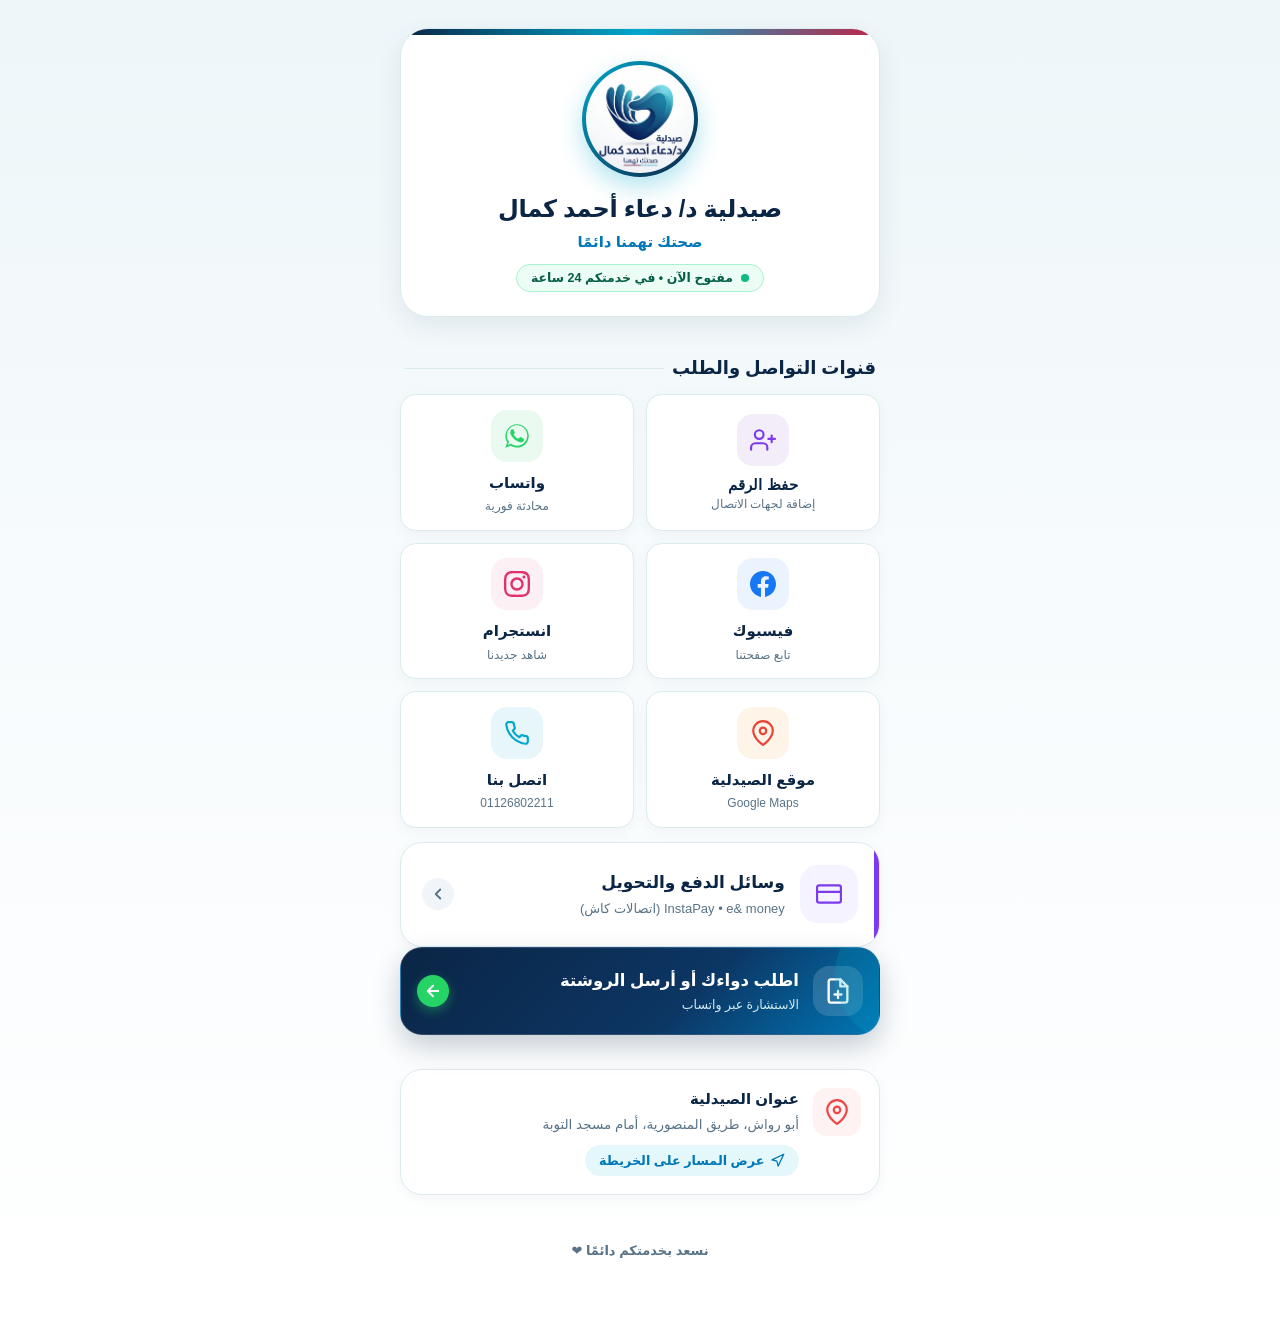
==== contact.html @ 579c5cf1 "Add files via upload" ====
<!doctype html>
<html lang="ar" dir="rtl">
<head>
  <meta charset="utf-8">
  <meta name="viewport" content="width=device-width, initial-scale=1">
  <meta http-equiv="Content-Security-Policy" content="default-src 'self'; script-src 'self'; style-src 'self'; img-src 'self' data:; font-src 'self'; connect-src 'none'; object-src 'none'; base-uri 'self'; form-action 'none'; upgrade-insecure-requests">
  <title>تواصل معنا - صيدلية د/ دعاء أحمد كمال</title>
  <meta name="description" content="تواصل مع صيدلية د/ دعاء أحمد كمال، احفظ جهة الاتصال واطلب علاجك مباشرة عبر واتساب.">
  <link rel="icon" type="image/jpeg" href="logo.jpg">
  <link rel="stylesheet" href="style.css?v=4.4">
</head>
<body class="contact-page">

<div class="wrap">
  <!-- بطاقة الشعار والبيانات الرئيسية -->
  <section class="hero">
    <div class="logo-wrap">
      <img src="logo.jpg" alt="شعار صيدلية د/ دعاء أحمد كمال" class="logo-img">
    </div>
    <h1 id="pharmacyName">صيدلية د/ دعاء أحمد كمال</h1>
    <p class="subtitle" id="pharmacyTagline">صحتك تهمنا دائمًا</p>
    <div class="badge-status">
      <span class="pulse-dot"></span>
      <span id="pharmacyStatus">مفتوح الآن • في خدمتكم دائمًا</span>
    </div>
  </section>

  

  <!-- قنوات التواصل -->
  <div class="section-header">
    <h2 class="section-title">قنوات التواصل والطلب</h2>
    <div class="section-line"></div>
  </div>

  <div class="grid" id="linksGrid">
<!-- حفظ الرقم كجهة اتصال -->
    <button class="tile" id="saveContactBtn" type="button">
      <div class="tile-icon-wrap bg-vcard">
        <svg width="26" height="26" viewBox="0 0 24 24" fill="none" stroke="currentColor" stroke-width="2" stroke-linecap="round" stroke-linejoin="round">
          <path d="M16 21v-2a4 4 0 0 0-4-4H5a4 4 0 0 0-4 4v2"></path>
          <circle cx="8.5" cy="7" r="4"></circle>
          <line x1="20" y1="8" x2="20" y2="14"></line>
          <line x1="23" y1="11" x2="17" y2="11"></line>
        </svg>
      </div>
      <b>حفظ الرقم</b>
      <span>إضافة لجهات الاتصال</span>
    </button>
    <!-- محادثة واتساب -->
    <a class="tile" id="waTile" href="#" target="_blank" rel="noopener noreferrer">
      <div class="tile-icon-wrap bg-wa">
        <svg width="28" height="28" viewBox="0 0 24 24" fill="currentColor">
          <path d="M12.031 2C6.516 2 2.016 6.5 2.016 12.016c0 1.953.563 3.828 1.625 5.438L2.016 22l4.672-1.578c1.547.969 3.328 1.5 5.344 1.5 5.516 0 10.016-4.5 10.016-10.016C22.047 6.5 17.547 2 12.031 2zm0 18.297c-1.734 0-3.359-.5-4.75-1.422l-.344-.219-2.781.938.953-2.688-.234-.375c-1.047-1.469-1.609-3.219-1.609-5.016 0-4.828 3.938-8.766 8.766-8.766 4.828 0 8.766 3.938 8.766 8.766s-3.938 8.781-8.766 8.781zm4.813-6.578c-.266-.141-1.578-.781-1.828-.875-.25-.094-.438-.141-.625.141-.188.281-.719.875-.875 1.063-.156.188-.328.203-.594.063-.266-.141-1.125-.422-2.156-1.344-.813-.719-1.359-1.609-1.516-1.891-.156-.266-.016-.422.125-.563.125-.125.266-.328.406-.5.141-.156.188-.266.281-.453.094-.188.047-.359-.031-.5-.078-.141-.625-1.516-.859-2.078-.234-.547-.469-.469-.641-.484l-.547-.016c-.188 0-.5.078-.766.359-.266.281-1.016 1-1.016 2.438s1.047 2.828 1.188 3.016c.156.188 2.063 3.156 5 4.422.703.313 1.25.484 1.688.625.703.219 1.344.188 1.859.109.578-.094 1.578-.656 1.813-1.281.234-.625.234-1.156.156-1.281-.078-.125-.266-.203-.531-.344z"/>
        </svg>
      </div>
      <b>واتساب</b>
      <span>محادثة فورية</span>
    </a>
    <!-- فيسبوك -->
    <a class="tile" id="fbTile" href="#" target="_blank" rel="noopener noreferrer">
      <div class="tile-icon-wrap bg-fb">
        <svg width="26" height="26" viewBox="0 0 24 24" fill="currentColor">
          <path d="M24 12.073c0-6.627-5.373-12-12-12s-12 5.373-12 12c0 5.99 4.388 10.954 10.125 11.854v-8.385H7.078v-3.47h3.047V9.43c0-3.007 1.792-4.669 4.533-4.669 1.312 0 2.686.235 2.686.235v2.953H15.83c-1.491 0-1.956.925-1.956 1.874v2.25h3.328l-.532 3.47h-2.796v8.385C19.612 23.027 24 18.062 24 12.073z"/>
        </svg>
      </div>
      <b>فيسبوك</b>
      <span>تابع صفحتنا</span>
    </a>

    <!-- انستجرام -->
    <a class="tile" id="igTile" href="#" target="_blank" rel="noopener noreferrer">
      <div class="tile-icon-wrap bg-ig">
        <svg width="26" height="26" viewBox="0 0 24 24" fill="currentColor">
          <path d="M12 2.163c3.204 0 3.584.012 4.85.07 3.252.148 4.771 1.691 4.919 4.919.058 1.265.069 1.645.069 4.849 0 3.205-.012 3.584-.069 4.849-.149 3.225-1.664 4.771-4.919 4.919-1.266.058-1.644.07-4.85.07-3.204 0-3.584-.012-4.849-.07-3.26-.149-4.771-1.699-4.919-4.92-.058-1.265-.07-1.644-.07-4.849 0-3.204.013-3.583.07-4.849.149-3.227 1.664-4.771 4.919-4.919 1.266-.057 1.645-.069 4.849-.069zm0-2.163c-3.259 0-3.667.014-4.947.072-4.358.2-6.78 2.618-6.98 6.98-.059 1.281-.073 1.689-.073 4.948 0 3.259.014 3.668.072 4.948.2 4.358 2.618 6.78 6.98 6.98 1.281.058 1.689.072 4.948.072 3.259 0 3.668-.014 4.948-.072 4.354-.2 6.782-2.618 6.979-6.98.059-1.28.073-1.689.073-4.948 0-3.259-.014-3.667-.072-4.947-.196-4.354-2.617-6.78-6.979-6.98-1.281-.059-1.69-.073-4.949-.073zm0 5.838c-3.403 0-6.162 2.759-6.162 6.162s2.759 6.163 6.162 6.163 6.162-2.759 6.162-6.163c0-3.403-2.759-6.162-6.162-6.162zm0 10.162c-2.209 0-4-1.79-4-4 0-2.209 1.791-4 4-4s4 1.791 4 4c0 2.21-1.791 4-4 4zm6.406-11.845c-.796 0-1.441.645-1.441 1.44s.645 1.44 1.441 1.44c.795 0 1.439-.645 1.439-1.44s-.644-1.44-1.439-1.44z"/>
        </svg>
      </div>
      <b>انستجرام</b>
      <span>شاهد جديدنا</span>
    </a>
<!-- خرائط جوجل والموقع -->
    <a class="tile" id="mapsTile" href="#" target="_blank" rel="noopener noreferrer">
      <div class="tile-icon-wrap bg-maps">
        <svg width="26" height="26" viewBox="0 0 24 24" fill="none" stroke="currentColor" stroke-width="2" stroke-linecap="round" stroke-linejoin="round">
          <path d="M21 10c0 7-9 13-9 13s-9-6-9-13a9 9 0 0 1 18 0z"></path>
          <circle cx="12" cy="10" r="3"></circle>
        </svg>
      </div>
      <b>موقع الصيدلية</b>
      <span>Google Maps</span>
    </a>

    <!-- اتصال هاتفي -->
    <a class="tile" id="phoneTile" href="#">
      <div class="tile-icon-wrap bg-phone">
        <svg width="26" height="26" viewBox="0 0 24 24" fill="none" stroke="currentColor" stroke-width="2" stroke-linecap="round" stroke-linejoin="round">
          <path d="M22 16.92v3a2 2 0 0 1-2.18 2 19.79 19.79 0 0 1-8.63-3.07 19.5 19.5 0 0 1-6-6 19.79 19.79 0 0 1-3.07-8.67A2 2 0 0 1 4.11 2h3a2 2 0 0 1 2 1.72 12.84 12.84 0 0 0 .7 2.81 2 2 0 0 1-.45 2.11L8.09 9.91a16 16 0 0 0 6 6l1.27-1.27a2 2 0 0 1 2.11-.45 12.84 12.84 0 0 0 2.81.7A2 2 0 0 1 22 16.92z"></path>
        </svg>
      </div>
      <b>اتصل بنا</b>
      <span id="phoneLabel">01126802211</span>
    </a>

    

  </div>
  <!-- زر الانتقال لصفحة الدفع -->
  <a href="payment.html" class="portal-card payment-portal portal-card-flush">
    <div class="portal-icon">
      <svg width="26" height="26" viewBox="0 0 24 24" fill="none" stroke="currentColor" stroke-width="2" stroke-linecap="round" stroke-linejoin="round">
        <rect x="1" y="4" width="22" height="16" rx="2" ry="2"></rect>
        <line x1="1" y1="10" x2="23" y2="10"></line>
      </svg>
    </div>
    <div class="portal-text">
      <h2>وسائل الدفع والتحويل</h2>
      <p>InstaPay • e& money (اتصالات كاش)</p>
    </div>
    <div class="portal-arrow">
      <svg width="18" height="18" viewBox="0 0 24 24" fill="none" stroke="currentColor" stroke-width="2.5" stroke-linecap="round" stroke-linejoin="round">
        <polyline points="15 18 9 12 15 6"></polyline>
      </svg>
    </div>
  </a>
<!-- زر طلب دواء أو إرسال روشتة البارز -->
  <a id="rxBtn" class="rx-banner" href="#" target="_blank" rel="noopener noreferrer">
    <div class="rx-icon">
      <svg width="28" height="28" viewBox="0 0 24 24" fill="none" stroke="currentColor" stroke-width="2" stroke-linecap="round" stroke-linejoin="round">
        <path d="M14 2H6a2 2 0 0 0-2 2v16a2 2 0 0 0 2 2h12a2 2 0 0 0 2-2V8z"></path>
        <polyline points="14 2 14 8 20 8"></polyline>
        <line x1="12" y1="18" x2="12" y2="12"></line>
        <line x1="9" y1="15" x2="15" y2="15"></line>
      </svg>
    </div>
    <div class="rx-text">
      <h3>اطلب دواءك أو أرسل الروشتة</h3>
      <p>الاستشارة عبر واتساب</p>
    </div>
    <div class="rx-arrow">
      <svg width="18" height="18" viewBox="0 0 24 24" fill="none" stroke="currentColor" stroke-width="2.5" stroke-linecap="round" stroke-linejoin="round">
        <line x1="19" y1="12" x2="5" y2="12"></line>
        <polyline points="12 19 5 12 12 5"></polyline>
      </svg>
    </div>
  </a>
<!-- بطاقة العنوان والموقع -->
  <div class="card-address">
    <div class="address-icon">
      <svg width="26" height="26" viewBox="0 0 24 24" fill="none" stroke="currentColor" stroke-width="2" stroke-linecap="round" stroke-linejoin="round">
        <path d="M21 10c0 7-9 13-9 13s-9-6-9-13a9 9 0 0 1 18 0z"></path>
        <circle cx="12" cy="10" r="3"></circle>
      </svg>
    </div>

    <div class="address-info">
      <div class="label">عنوان الصيدلية</div>
      <div class="value" id="addressText"></div>
      <a class="btn-directions" id="directionsBtn" href="#" target="_blank" rel="noopener noreferrer">
        <svg width="15" height="15" viewBox="0 0 24 24" fill="none" stroke="currentColor" stroke-width="2" stroke-linecap="round" stroke-linejoin="round">
          <polygon points="3 11 22 2 13 21 11 13 3 11"></polygon>
        </svg>
        عرض المسار على الخريطة
      </a>
    </div>
  </div>

  <div class="footer">
    <span>نسعد بخدمتكم دائمًا ❤️</span>
  </div>
</div>

<script src="settings.js?v=4.0"></script>
<script src="site-common.js?v=4.0"></script>
<script src="contact.js?v=4.0"></script>

</body>
</html>
---- style.css ----
:root {
  --brand-navy: #0b2545;
  --brand-navy-dark: #07172b;
  --brand-navy-light: #163e6e;
  --brand-cyan: #00a8cc;
  --brand-cyan-dark: #0077b6;
  --brand-cyan-light: #e4f7fa;
  --brand-teal: #1098ad;
  --accent-red: #c02648;
  --accent-green: #10b981;
  --accent-green-bg: #ecfdf5;
  
  --bg-page: #f1f7fa;
  --bg-card: #ffffff;
  --text-main: #0b2545;
  --text-muted: #587387;
  
  --border-color: #dcebee;
  --border-hover: #b4dbe3;
  
  --shadow-sm: 0 4px 14px rgba(11, 37, 69, 0.04);
  --shadow-md: 0 10px 28px rgba(11, 37, 69, 0.08);
  --shadow-lg: 0 16px 36px rgba(11, 37, 69, 0.12);
  
  --radius-xl: 28px;
  --radius-lg: 22px;
  --radius-md: 16px;
  --radius-sm: 12px;
}

* {
  box-sizing: border-box;
  -webkit-tap-highlight-color: transparent;
}

body {
  margin: 0;
  font-family: Tahoma, Arial, system-ui, -apple-system, BlinkMacSystemFont, "Segoe UI", sans-serif;
  background: linear-gradient(180deg, #edf6f9 0%, #f7fbfd 45%, #ffffff 100%);
  color: var(--text-main);
  direction: rtl;
  min-height: 100vh;
  line-height: 1.5;
  -webkit-font-smoothing: antialiased;
}

.wrap {
  width: min(520px, 100%);
  margin: 0 auto;
  padding: 18px 16px 40px;
  display: flex;
  flex-direction: column;
}

/* =========================================
   الهيدر وبطاقة الشعار (Hero Section)
   ========================================= */
.hero {
  background: var(--bg-card);
  border: 1px solid var(--border-color);
  border-radius: var(--radius-xl);
  padding: 24px 20px 22px;
  box-shadow: var(--shadow-md);
  text-align: center;
  position: relative;
  overflow: hidden;
  margin-bottom: 18px;
}

.hero::before {
  content: '';
  position: absolute;
  top: 0;
  left: 0;
  right: 0;
  height: 6px;
  background: linear-gradient(90deg, var(--brand-navy), var(--brand-cyan), var(--accent-red));
}

.logo-wrap {
  width: 108px;
  height: 108px;
  margin: 4px auto 14px;
  border-radius: 50%;
  padding: 4px;
  background: linear-gradient(135deg, var(--brand-cyan), var(--brand-navy));
  box-shadow: 0 10px 24px rgba(0, 168, 204, 0.30);
  display: flex;
  align-items: center;
  justify-content: center;
  transition: transform 0.3s ease;
}

.logo-wrap:hover {
  transform: scale(1.03);
}

.logo-img {
  width: 100%;
  height: 100%;
  border-radius: 50%;
  object-fit: cover;
  background: #ffffff;
  display: block;
}

h1 {
  margin: 0;
  font-size: 22px;
  font-weight: 800;
  color: var(--brand-navy);
  letter-spacing: -0.3px;
}

.subtitle {
  margin: 4px 0 0;
  color: var(--brand-cyan-dark);
  font-size: 15px;
  font-weight: 700;
}

/* شارة الحالة (مفتوح الآن) */
.badge-status {
  display: inline-flex;
  align-items: center;
  gap: 8px;
  background: var(--accent-green-bg);
  color: #065f46;
  border: 1px solid #a7f3d0;
  padding: 4px 14px;
  border-radius: 30px;
  font-size: 12.5px;
  font-weight: 700;
  margin-top: 10px;
}

.pulse-dot {
  width: 8px;
  height: 8px;
  background: var(--accent-green);
  border-radius: 50%;
  box-shadow: 0 0 0 0 rgba(16, 185, 129, 0.7);
  animation: pulse 1.8s infinite;
}

@keyframes pulse {
  0% {
    box-shadow: 0 0 0 0 rgba(16, 185, 129, 0.7);
  }
  70% {
    box-shadow: 0 0 0 8px rgba(16, 185, 129, 0);
  }
  100% {
    box-shadow: 0 0 0 0 rgba(16, 185, 129, 0);
  }
}

/* =========================================
   زر طلب الروشتة المميز (Prescription CTA)
   ========================================= */
.rx-banner {
  background: linear-gradient(135deg, #0b2545 0%, #0c3664 60%, #0077b6 100%);
  border-radius: var(--radius-lg);
  padding: 18px 16px;
  color: #ffffff;
  display: flex;
  align-items: center;
  justify-content: space-between;
  gap: 14px;
  text-decoration: none;
  box-shadow: 0 12px 28px rgba(11, 37, 69, 0.22);
  margin-bottom: 20px;
  position: relative;
  overflow: hidden;
  transition: transform 0.2s, box-shadow 0.2s;
  border: 1px solid rgba(255, 255, 255, 0.15);
}

.rx-banner:active {
  transform: scale(0.98);
}

.rx-banner::after {
  content: '';
  position: absolute;
  top: -50%;
  right: -20%;
  width: 140px;
  height: 140px;
  background: rgba(0, 168, 204, 0.2);
  border-radius: 50%;
  pointer-events: none;
}

.rx-icon {
  width: 50px;
  height: 50px;
  background: rgba(255, 255, 255, 0.15);
  backdrop-filter: blur(8px);
  border-radius: 16px;
  display: flex;
  align-items: center;
  justify-content: center;
  flex-shrink: 0;
  color: #fff;
}

.rx-text {
  flex: 1;
}

.rx-text h3 {
  margin: 0;
  font-size: 16.5px;
  font-weight: 800;
  color: #ffffff;
}

.rx-text p {
  margin: 3px 0 0;
  font-size: 12.5px;
  color: #d1ecf1;
  font-weight: 500;
}

.rx-arrow {
  width: 32px;
  height: 32px;
  background: #25D366;
  border-radius: 50%;
  display: flex;
  align-items: center;
  justify-content: center;
  flex-shrink: 0;
  color: #fff;
  box-shadow: 0 4px 12px rgba(37, 211, 102, 0.4);
}

/* =========================================
   عناوين الأقسام والشبكة (Grid & Section)
   ========================================= */
.section-header {
  display: flex;
  align-items: center;
  gap: 8px;
  margin: 20px 4px 12px;
}

.section-title {
  font-size: 18px;
  font-weight: 800;
  color: var(--brand-navy);
  margin: 0;
}

.section-line {
  flex: 1;
  height: 1px;
  background: var(--border-color);
}

.grid {
  display: grid;
  grid-template-columns: repeat(2, 1fr);
  gap: 12px;
  margin-bottom: 14px;
}

.tile {
  background: var(--bg-card);
  border: 1px solid var(--border-color);
  border-radius: var(--radius-md);
  padding: 16px 14px;
  box-shadow: var(--shadow-sm);
  text-decoration: none;
  color: var(--text-main);
  text-align: center;
  display: flex;
  flex-direction: column;
  align-items: center;
  justify-content: center;
  transition: all 0.25s ease;
  position: relative;
  cursor: pointer;
}

.tile:hover {
  border-color: var(--border-hover);
  transform: translateY(-3px);
  box-shadow: var(--shadow-md);
}

.tile:active {
  transform: scale(0.97);
}

.tile-icon-wrap {
  width: 52px;
  height: 52px;
  border-radius: 16px;
  display: flex;
  align-items: center;
  justify-content: center;
  margin-bottom: 10px;
  transition: transform 0.2s;
}

.tile:hover .tile-icon-wrap {
  transform: scale(1.08);
}

.tile b {
  display: block;
  font-size: 15px;
  font-weight: 800;
  color: var(--brand-navy);
}

.tile span {
  display: block;
  color: var(--text-muted);
  font-size: 12px;
  margin-top: 3px;
  font-weight: 500;
}

/* ألوان أيقونات التواصل */
.bg-wa { background: #eafaf1; color: #25d366; }
.bg-phone { background: #e6f6fa; color: #00a8cc; }
.bg-fb { background: #ebf3ff; color: #1877f2; }
.bg-ig { background: #fdf0f5; color: #e1306c; }
.bg-maps { background: #fef4e8; color: #ea4335; }
.bg-vcard { background: #f2edf9; color: #7c3aed; }

/* =========================================
   بطاقة العنوان (Address Card)
   ========================================= */
.card-address {
  background: var(--bg-card);
  border: 1px solid var(--border-color);
  border-radius: var(--radius-lg);
  padding: 18px;
  margin: 14px 0 20px;
  box-shadow: var(--shadow-sm);
  display: flex;
  align-items: flex-start;
  gap: 14px;
}

.address-icon {
  width: 48px;
  height: 48px;
  background: #fef2f2;
  color: #ef4444;
  border-radius: 14px;
  display: flex;
  align-items: center;
  justify-content: center;
  flex-shrink: 0;
}

.address-info {
  flex: 1;
}

.address-info .label {
  font-weight: 800;
  font-size: 15px;
  color: var(--brand-navy);
}

.address-info .value {
  color: var(--text-muted);
  font-size: 13.5px;
  margin-top: 4px;
  line-height: 1.5;
}

.btn-directions {
  display: inline-flex;
  align-items: center;
  gap: 6px;
  margin-top: 10px;
  background: var(--brand-cyan-light);
  color: var(--brand-cyan-dark);
  padding: 6px 14px;
  border-radius: 20px;
  font-size: 13px;
  font-weight: 700;
  text-decoration: none;
  transition: all 0.2s;
}

.btn-directions:hover {
  background: var(--brand-cyan);
  color: #fff;
}

/* =========================================
   صفحة وبطاقات الدفع (Payment Cards)
   ========================================= */
.payment-card {
  background: var(--bg-card);
  border: 1px solid var(--border-color);
  border-radius: var(--radius-lg);
  padding: 18px;
  margin-bottom: 14px;
  box-shadow: var(--shadow-sm);
  position: relative;
  transition: all 0.25s ease;
}

.payment-card:hover {
  box-shadow: var(--shadow-md);
  border-color: var(--border-hover);
}

.payment-header {
  display: flex;
  align-items: center;
  gap: 14px;
  margin-bottom: 14px;
}

.payment-logo {
  width: 54px !important;
  height: 54px !important;
  min-width: 54px !important;
  max-width: 54px !important;
  min-height: 54px !important;
  max-height: 54px !important;
  border-radius: 14px;
  display: flex;
  align-items: center;
  justify-content: center;
  flex-shrink: 0;
  box-shadow: 0 4px 12px rgba(0, 0, 0, 0.06);
  overflow: hidden !important;
  border: 1px solid var(--border-color);
  background: #ffffff !important;
  padding: 4px;
}

.payment-logo img {
  width: 100% !important;
  height: 100% !important;
  max-width: 100% !important;
  max-height: 100% !important;
  object-fit: contain !important;
  display: block !important;
}

.payment-logo.logo-instapay {
  background: #ffffff !important;
  padding: 4px;
}

.payment-logo.logo-etisalat {
  background: #ffffff !important;
  padding: 4px;
}

.payment-logo.logo-vodafone {
  background: #ffffff !important;
  padding: 3px;
}

.payment-logo.logo-vodafone img {
  transform: scale(1.3);
}

.payment-details {
  flex: 1;
}

.payment-name {
  font-size: 17px;
  font-weight: 800;
  color: var(--brand-navy);
}

.payment-note {
  font-size: 12px;
  color: var(--text-muted);
  margin-top: 2px;
}

/* صندوق رقم الحساب للنسخ */
.account-box {
  background: #f8fafc;
  border: 1px dashed #cbd5e1;
  border-radius: var(--radius-sm);
  padding: 12px 14px;
  display: flex;
  align-items: center;
  justify-content: space-between;
  margin-bottom: 12px;
}

.account-number {
  font-family: ui-monospace, "Cascadia Mono", Consolas, monospace;
  font-size: 17px;
  font-weight: 800;
  color: var(--brand-navy);
  letter-spacing: 1px;
  direction: ltr;
}

.account-holder {
  font-size: 12px;
  color: var(--brand-cyan-dark);
  font-weight: 600;
}

/* أزرار الإجراءات */
.payment-actions {
  display: grid;
  grid-template-columns: 1fr 1fr;
  gap: 10px;
}

.payment-actions.single {
  grid-template-columns: 1fr;
}

.btn {
  border: 0;
  border-radius: var(--radius-sm);
  padding: 12px 14px;
  font-family: inherit;
  font-weight: 700;
  font-size: 14px;
  cursor: pointer;
  text-decoration: none;
  text-align: center;
  display: inline-flex;
  align-items: center;
  justify-content: center;
  gap: 8px;
  transition: all 0.2s ease;
}

.btn:active {
  transform: scale(0.97);
}

.btn-copy {
  background: var(--brand-cyan-light);
  color: var(--brand-cyan-dark);
  border: 1px solid rgba(0, 168, 204, 0.25);
}

.btn-copy:hover {
  background: var(--brand-cyan);
  color: #ffffff;
}

.btn-copy.copied {
  background: #ecfdf5;
  color: #059669;
  border-color: #a7f3d0;
}

.btn-app {
  background: var(--brand-navy);
  color: #ffffff;
}

.btn-app:hover {
  background: var(--brand-navy-light);
}

/* بطاقة الإرشادات والتنبيه */
.notice-box {
  background: #effaf8;
  border: 1px solid #bfece4;
  border-radius: var(--radius-md);
  padding: 16px;
  margin-top: 18px;
  display: flex;
  gap: 12px;
  align-items: flex-start;
  color: #1b4944;
}

.notice-box svg {
  color: var(--brand-teal);
  flex-shrink: 0;
  margin-top: 2px;
}

.notice-box p {
  margin: 0;
  font-size: 13px;
  line-height: 1.6;
  font-weight: 600;
}

/* =========================================
   صفحة البوابة الرئيسية (Index Landing Portal)
   ========================================= */
.portal-card {
  background: var(--bg-card);
  border: 1px solid var(--border-color);
  border-radius: var(--radius-lg);
  padding: 22px 20px;
  margin-bottom: 14px;
  box-shadow: var(--shadow-sm);
  display: flex;
  align-items: center;
  gap: 16px;
  text-decoration: none;
  color: var(--text-main);
  transition: all 0.25s ease;
  position: relative;
  overflow: hidden;
}

.portal-card::before {
  content: '';
  position: absolute;
  right: 0;
  top: 0;
  bottom: 0;
  width: 5px;
  background: var(--brand-cyan);
  transition: width 0.2s;
}

.portal-card:hover {
  transform: translateY(-3px);
  border-color: var(--border-hover);
  box-shadow: var(--shadow-md);
}

.portal-card:hover::before {
  width: 8px;
}

.portal-card.payment-portal::before {
  background: #7c3aed;
}

.portal-icon {
  width: 58px;
  height: 58px;
  border-radius: 18px;
  display: flex;
  align-items: center;
  justify-content: center;
  flex-shrink: 0;
  background: var(--brand-cyan-light);
  color: var(--brand-cyan-dark);
}

.portal-card.payment-portal .portal-icon {
  background: #f5f3ff;
  color: #7c3aed;
}

.portal-text {
  flex: 1;
}

.portal-text h2 {
  margin: 0;
  font-size: 17px;
  font-weight: 800;
  color: var(--brand-navy);
}

.portal-text p {
  margin: 4px 0 0;
  font-size: 13px;
  color: var(--text-muted);
}

.portal-arrow {
  width: 32px;
  height: 32px;
  background: #f1f5f9;
  border-radius: 50%;
  display: flex;
  align-items: center;
  justify-content: center;
  color: var(--text-muted);
  flex-shrink: 0;
}

/* شريط الوصول السريع (Quick Bottom Bar) */
.quick-bar {
  display: grid;
  grid-template-columns: repeat(3, 1fr);
  gap: 10px;
  margin-top: 14px;
}

.quick-btn {
  background: var(--bg-card);
  border: 1px solid var(--border-color);
  border-radius: var(--radius-md);
  padding: 12px 8px;
  text-align: center;
  text-decoration: none;
  color: var(--brand-navy);
  font-size: 12.5px;
  font-weight: 700;
  display: flex;
  flex-direction: column;
  align-items: center;
  gap: 6px;
  box-shadow: var(--shadow-sm);
  transition: all 0.2s;
}

.quick-btn:hover {
  border-color: var(--border-hover);
  transform: translateY(-2px);
}

.quick-btn svg {
  width: 22px;
  height: 22px;
}

/* =========================================
   الفوتر وتنبيه النسخ (Footer & Toast)
   ========================================= */
.footer {
  text-align: center;
  color: var(--text-muted);
  font-size: 13px;
  font-weight: 600;
  margin-top: 26px;
  display: flex;
  align-items: center;
  justify-content: center;
  gap: 6px;
}

.toast {
  position: fixed;
  left: 50%;
  bottom: 24px;
  transform: translateX(-50%) translateY(30px);
  background: var(--brand-navy);
  color: #ffffff;
  padding: 12px 22px;
  border-radius: 30px;
  font-size: 14px;
  font-weight: 700;
  box-shadow: 0 10px 30px rgba(11, 37, 69, 0.35);
  opacity: 0;
  pointer-events: none;
  transition: all 0.28s cubic-bezier(0.34, 1.56, 0.64, 1);
  z-index: 999;
  display: flex;
  align-items: center;
  gap: 8px;
  border: 1px solid rgba(255, 255, 255, 0.15);
}

.toast.show {
  opacity: 1;
  transform: translateX(-50%) translateY(0);
}

.section-header-spaced {
  margin-top: 24px;
}

.portal-card-flush {
  margin-bottom: 0;
}

.portal-card-top {
  margin-top: 18px;
}

.clipboard-helper {
  position: fixed;
  top: 0;
  left: 0;
  width: 1px;
  height: 1px;
  padding: 0;
  border: 0;
  opacity: 0;
  pointer-events: none;
}

/* =========================================
   Responsive – كل أحجام الشاشات
   ========================================= */

/* شاشات صغيرة جداً (أقل من 360px) */
@media (max-width: 359px) {
  .wrap {
    padding: 12px 10px 32px;
  }
  h1 {
    font-size: 18px;
  }
  .subtitle {
    font-size: 13px;
  }
  .badge-status {
    font-size: 11px;
    padding: 3px 10px;
  }
  .hero {
    padding: 18px 14px 16px;
    border-radius: 20px;
  }
  .logo-wrap {
    width: 88px;
    height: 88px;
  }
  .grid {
    gap: 8px;
  }
  .tile {
    padding: 12px 6px;
  }
  .tile b {
    font-size: 13px;
  }
  .tile span {
    font-size: 11px;
  }
  .tile-icon-wrap {
    width: 44px;
    height: 44px;
    border-radius: 13px;
    margin-bottom: 8px;
  }
  .section-title {
    font-size: 15px;
  }
  .rx-banner {
    padding: 14px 12px;
    gap: 10px;
  }
  .rx-icon {
    width: 42px;
    height: 42px;
    border-radius: 13px;
  }
  .rx-text h3 {
    font-size: 14px;
  }
  .rx-text p {
    font-size: 11px;
  }
  .portal-card {
    padding: 16px 14px;
    gap: 12px;
  }
  .portal-icon {
    width: 48px;
    height: 48px;
    border-radius: 14px;
  }
  .portal-text h2 {
    font-size: 14.5px;
  }
  .portal-text p {
    font-size: 11.5px;
  }
  .quick-bar {
    gap: 6px;
  }
  .quick-btn {
    padding: 10px 4px;
    font-size: 11px;
    gap: 4px;
  }
  .quick-btn svg {
    width: 18px;
    height: 18px;
  }
  .payment-card {
    padding: 14px;
  }
  .payment-name {
    font-size: 15px;
  }
  .account-number {
    font-size: 15px;
  }
  .btn {
    padding: 10px 10px;
    font-size: 13px;
    gap: 6px;
  }
  .notice-box {
    padding: 12px;
  }
  .notice-box p {
    font-size: 12px;
  }
  .card-address {
    padding: 14px;
    gap: 10px;
  }
  .address-icon {
    width: 40px;
    height: 40px;
    border-radius: 12px;
  }
  .address-info .label {
    font-size: 13.5px;
  }
  .address-info .value {
    font-size: 12.5px;
  }
  .btn-directions {
    font-size: 12px;
    padding: 5px 12px;
  }
  .footer {
    font-size: 12px;
    margin-top: 20px;
  }
}

/* شاشات صغيرة (360px - 400px) */
@media (min-width: 360px) and (max-width: 400px) {
  .wrap {
    padding: 14px 12px 36px;
  }
  h1 {
    font-size: 19px;
  }
  .logo-wrap {
    width: 94px;
    height: 94px;
  }
  .tile {
    padding: 14px 8px;
  }
  .tile b {
    font-size: 14px;
  }
  .portal-text h2 {
    font-size: 15.5px;
  }
  .rx-text h3 {
    font-size: 15px;
  }
}

/* شاشات متوسطة (401px - 480px) */
@media (min-width: 401px) and (max-width: 480px) {
  .wrap {
    padding: 16px 14px 38px;
  }
  h1 {
    font-size: 21px;
  }
  .logo-wrap {
    width: 100px;
    height: 100px;
  }
}

/* صفحة الدفع على الموبايل: إظهار وسائل الدفع الثلاث من أول الشاشة */
@media (max-width: 520px) {
  .payment-page .wrap {
    padding: 10px 10px 28px;
  }

  .payment-page .hero {
    display: grid;
    grid-template-columns: 68px minmax(0, 1fr);
    grid-template-areas:
      "logo title"
      "logo subtitle"
      "logo badge";
    column-gap: 11px;
    row-gap: 0;
    align-items: center;
    padding: 14px 14px 11px;
    margin-bottom: 8px;
    border-radius: 20px;
    text-align: right;
  }

  .payment-page .hero::before {
    height: 4px;
  }

  .payment-page .hero .logo-wrap {
    grid-area: logo;
    width: 68px;
    height: 68px;
    margin: 0;
    padding: 3px;
  }

  .payment-page .hero h1 {
    grid-area: title;
    font-size: 16px;
    line-height: 1.25;
  }

  .payment-page .hero .subtitle {
    grid-area: subtitle;
    margin: 1px 0 0;
    font-size: 11.5px;
    line-height: 1.25;
  }

  .payment-page .hero .badge-status {
    grid-area: badge;
    justify-self: start;
    gap: 5px;
    margin-top: 4px;
    padding: 2px 8px;
    font-size: 10px;
    line-height: 1.25;
  }

  .payment-page .hero .pulse-dot {
    width: 6px;
    height: 6px;
  }

  .payment-page .section-header {
    gap: 6px;
    margin: 6px 2px;
  }

  .payment-page .section-title {
    font-size: 15px;
    line-height: 1.3;
  }

  .payment-page .payment-card {
    padding: 8px 10px;
    margin-bottom: 7px;
    border-radius: 17px;
  }

  .payment-page .payment-header {
    gap: 8px;
    margin-bottom: 6px;
  }

  .payment-page .payment-logo {
    width: 42px !important;
    height: 42px !important;
    min-width: 42px !important;
    max-width: 42px !important;
    min-height: 42px !important;
    max-height: 42px !important;
    border-radius: 11px;
    padding: 3px;
  }

  .payment-page .payment-name {
    font-size: 14px;
    line-height: 1.25;
  }

  .payment-page .payment-note {
    overflow: hidden;
    margin-top: 1px;
    font-size: 10.5px;
    line-height: 1.25;
    text-overflow: ellipsis;
    white-space: nowrap;
  }

  .payment-page .account-box {
    min-height: 42px;
    margin-bottom: 6px;
    padding: 5px 10px;
    border-radius: 10px;
  }

  .payment-page .account-holder {
    font-size: 10.5px;
    line-height: 1.15;
  }

  .payment-page .account-number {
    font-size: 15.5px;
    line-height: 1.15;
  }

  .payment-page .payment-actions {
    gap: 7px;
  }

  .payment-page .payment-actions .btn {
    min-height: 36px;
    padding: 7px 8px;
    border-radius: 10px;
    gap: 5px;
    font-size: 12.5px;
    line-height: 1.2;
  }

  .payment-page .payment-actions .btn svg {
    width: 14px;
    height: 14px;
  }

  .payment-page .notice-box {
    margin-top: 12px;
  }
}

/* مساحة رأسية محدودة بسبب شريط المتصفح أو الشاشات القصيرة */
@media (max-width: 520px) and (max-height: 680px) {
  .payment-page .wrap {
    padding-top: 6px;
  }

  .payment-page .hero {
    grid-template-columns: 56px minmax(0, 1fr);
    padding: 10px 12px 8px;
    margin-bottom: 5px;
  }

  .payment-page .hero .logo-wrap {
    width: 56px;
    height: 56px;
  }

  .payment-page .hero .badge-status {
    display: none;
  }

  .payment-page .section-header {
    margin-block: 4px;
  }

  .payment-page .payment-card {
    padding-block: 7px;
    margin-bottom: 5px;
  }

  .payment-page .payment-header {
    margin-bottom: 4px;
  }

  .payment-page .payment-logo {
    width: 36px !important;
    height: 36px !important;
    min-width: 36px !important;
    max-width: 36px !important;
    min-height: 36px !important;
    max-height: 36px !important;
  }

  .payment-page .payment-note {
    display: none;
  }

  .payment-page .account-box {
    min-height: 38px;
    margin-bottom: 4px;
    padding-block: 4px;
  }

  .payment-page .payment-actions .btn {
    min-height: 32px;
    padding-block: 5px;
  }
}

/* صفحة التواصل على الموبايل: إظهار كروت التواصل الستة من أول الشاشة */
@media (max-width: 520px) {
  .contact-page .wrap {
    padding: 10px 10px 28px;
  }

  .contact-page .hero {
    display: grid;
    grid-template-columns: 64px minmax(0, 1fr);
    grid-template-areas:
      "logo title"
      "logo subtitle"
      "logo badge";
    column-gap: 10px;
    row-gap: 0;
    align-items: center;
    padding: 12px 13px 10px;
    margin-bottom: 6px;
    border-radius: 19px;
    text-align: right;
  }

  .contact-page .hero::before {
    height: 4px;
  }

  .contact-page .hero .logo-wrap {
    grid-area: logo;
    width: 64px;
    height: 64px;
    margin: 0;
    padding: 3px;
  }

  .contact-page .hero h1 {
    grid-area: title;
    font-size: 15.5px;
    line-height: 1.25;
  }

  .contact-page .hero .subtitle {
    grid-area: subtitle;
    margin: 1px 0 0;
    font-size: 11.5px;
    line-height: 1.25;
  }

  .contact-page .hero .badge-status {
    grid-area: badge;
    justify-self: start;
    gap: 5px;
    margin-top: 4px;
    padding: 2px 8px;
    font-size: 9.5px;
    line-height: 1.25;
  }

  .contact-page .hero .pulse-dot {
    width: 6px;
    height: 6px;
  }

  .contact-page .section-header {
    gap: 6px;
    margin: 5px 2px 6px;
  }

  .contact-page .section-title {
    font-size: 14px;
    line-height: 1.3;
  }

  .contact-page .grid {
    gap: 6px;
    margin-bottom: 9px;
  }

  .contact-page .tile {
    min-height: 76px;
    padding: 7px 5px;
    border-radius: 14px;
  }

  .contact-page .tile-icon-wrap {
    width: 34px;
    height: 34px;
    margin-bottom: 4px;
    border-radius: 10px;
  }

  .contact-page .tile-icon-wrap svg {
    width: 20px;
    height: 20px;
  }

  .contact-page .tile b {
    font-size: 12.5px;
    line-height: 1.2;
  }

  .contact-page .tile span {
    margin-top: 1px;
    font-size: 9.5px;
    line-height: 1.2;
  }
}

/* مساحة رأسية محدودة بسبب شريط المتصفح أو الشاشات القصيرة */
@media (max-width: 520px) and (max-height: 680px) {
  .contact-page .wrap {
    padding-top: 6px;
  }

  .contact-page .hero {
    grid-template-columns: 54px minmax(0, 1fr);
    padding: 9px 11px 7px;
    margin-bottom: 4px;
  }

  .contact-page .hero .logo-wrap {
    width: 54px;
    height: 54px;
  }

  .contact-page .hero .badge-status {
    display: none;
  }

  .contact-page .section-header {
    margin-block: 3px 5px;
  }

  .contact-page .tile {
    min-height: 60px;
    padding-block: 6px;
  }

  .contact-page .tile-icon-wrap {
    width: 30px;
    height: 30px;
    margin-bottom: 3px;
  }

  .contact-page .tile-icon-wrap svg {
    width: 18px;
    height: 18px;
  }

  .contact-page .tile span {
    display: none;
  }
}

/* شاشات أكبر من الموبايل (فوق 520px) */
@media (min-width: 521px) {
  .wrap {
    padding: 28px 20px 48px;
  }
  .hero {
    padding: 28px 24px 24px;
  }
  h1 {
    font-size: 24px;
  }
  .logo-wrap {
    width: 116px;
    height: 116px;
  }
  .portal-card {
    padding: 24px 22px;
  }
}
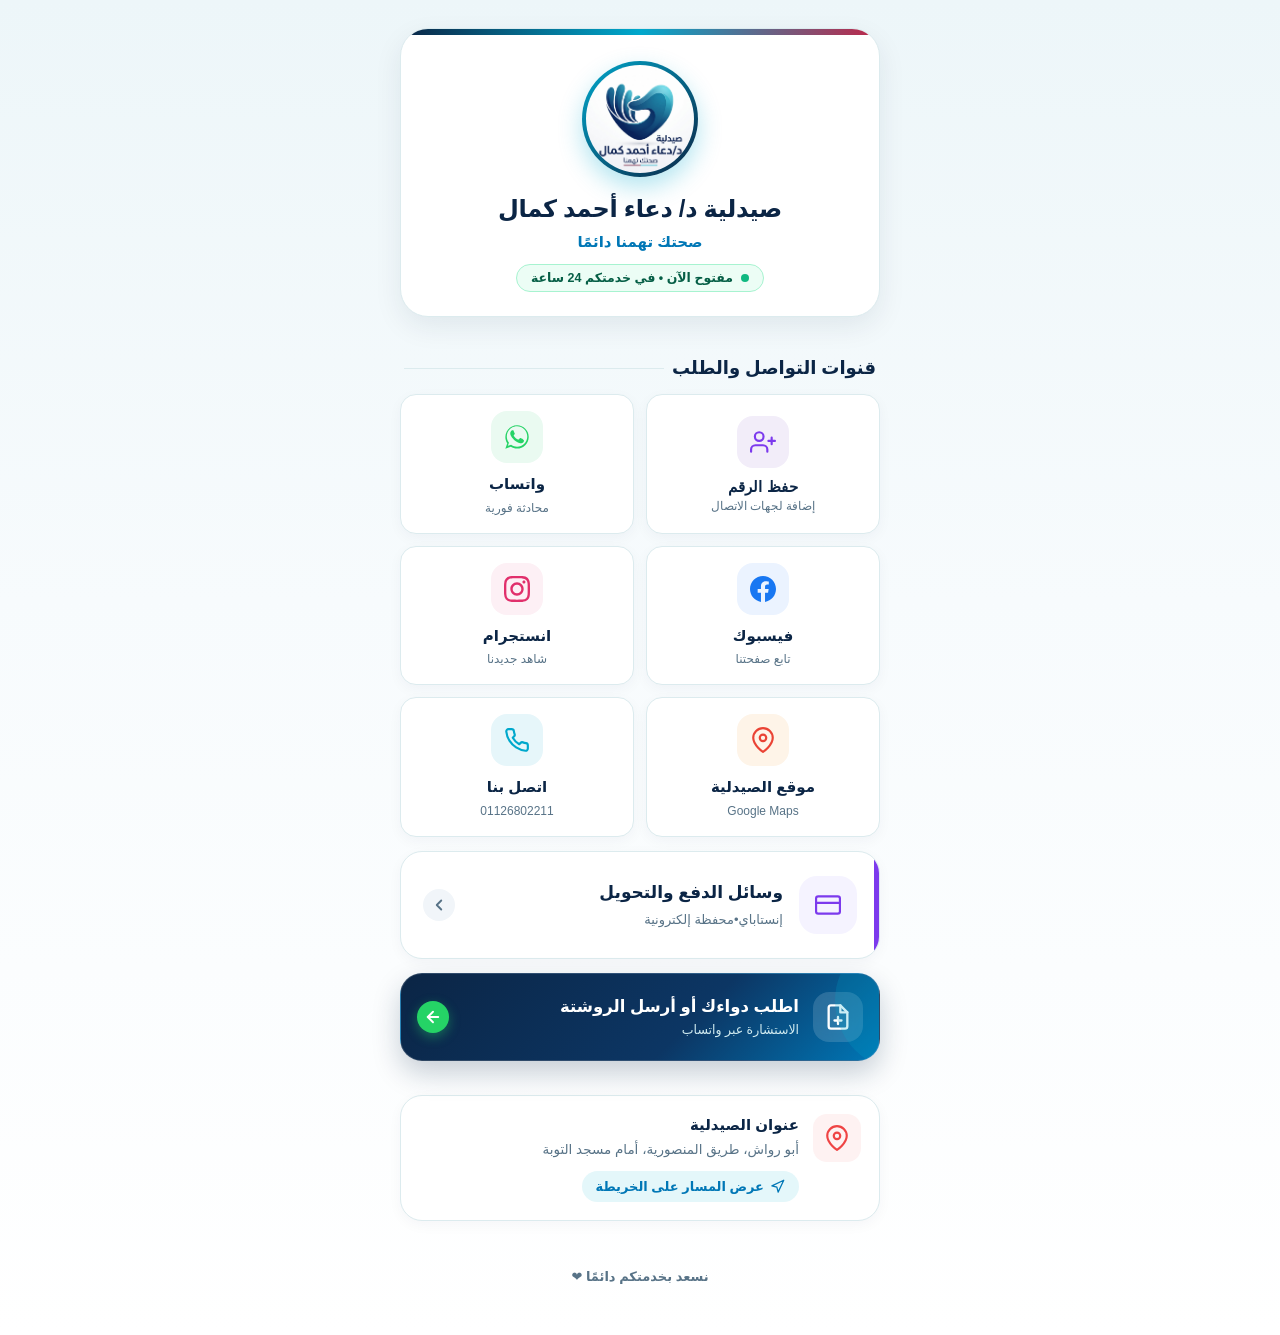
==== commit 806378a6: "Add files via upload" ====
--- a/contact.html
+++ b/contact.html
@@ -114,7 +114,7 @@
     </div>
     <div class="portal-text">
       <h2>وسائل الدفع والتحويل</h2>
-      <p>InstaPay • e& money (اتصالات كاش)</p>
+      <p>إنستاباي•محفظة إلكترونية </p>
     </div>
     <div class="portal-arrow">
       <svg width="18" height="18" viewBox="0 0 24 24" fill="none" stroke="currentColor" stroke-width="2.5" stroke-linecap="round" stroke-linejoin="round">
--- a/style.css
+++ b/style.css
@@ -770,7 +770,7 @@
 }
 
 .portal-card-flush {
-  margin-bottom: 0;
+  margin-bottom: 10;
 }
 
 .portal-card-top {
@@ -1244,79 +1244,79 @@
   }
 
   .contact-page .grid {
-    gap: 6px;
+    gap: 7px;
     margin-bottom: 9px;
   }
 
   .contact-page .tile {
-    min-height: 76px;
-    padding: 7px 5px;
-    border-radius: 14px;
+    min-height: 84px;
+    padding: 9px 6px;
+    border-radius: 15px;
+  }
+
+  .contact-page .tile-icon-wrap {
+    width: 38px;
+    height: 38px;
+    margin-bottom: 5px;
+    border-radius: 11px;
+  }
+
+  .contact-page .tile-icon-wrap svg {
+    width: 22px;
+    height: 22px;
+  }
+
+  .contact-page .tile b {
+    font-size: 13.5px;
+    line-height: 1.2;
+  }
+
+  .contact-page .tile span {
+    margin-top: 2px;
+    font-size: 10.5px;
+    line-height: 1.2;
+  }
+}
+
+/* مساحة رأسية محدودة بسبب شريط المتصفح أو الشاشات القصيرة */
+@media (max-width: 520px) and (max-height: 680px) {
+  .contact-page .wrap {
+    padding-top: 6px;
+  }
+
+  .contact-page .hero {
+    grid-template-columns: 54px minmax(0, 1fr);
+    padding: 9px 11px 7px;
+    margin-bottom: 4px;
+  }
+
+  .contact-page .hero .logo-wrap {
+    width: 54px;
+    height: 54px;
+  }
+
+  .contact-page .hero .badge-status {
+    display: none;
+  }
+
+  .contact-page .section-header {
+    margin-block: 3px 5px;
+  }
+
+  .contact-page .tile {
+    min-height: 68px;
+    padding-block: 7px;
   }
 
   .contact-page .tile-icon-wrap {
     width: 34px;
     height: 34px;
     margin-bottom: 4px;
-    border-radius: 10px;
   }
 
   .contact-page .tile-icon-wrap svg {
     width: 20px;
     height: 20px;
-  }
-
-  .contact-page .tile b {
-    font-size: 12.5px;
-    line-height: 1.2;
-  }
-
-  .contact-page .tile span {
-    margin-top: 1px;
-    font-size: 9.5px;
-    line-height: 1.2;
-  }
-}
-
-/* مساحة رأسية محدودة بسبب شريط المتصفح أو الشاشات القصيرة */
-@media (max-width: 520px) and (max-height: 680px) {
-  .contact-page .wrap {
-    padding-top: 6px;
-  }
-
-  .contact-page .hero {
-    grid-template-columns: 54px minmax(0, 1fr);
-    padding: 9px 11px 7px;
-    margin-bottom: 4px;
-  }
-
-  .contact-page .hero .logo-wrap {
-    width: 54px;
-    height: 54px;
-  }
-
-  .contact-page .hero .badge-status {
-    display: none;
-  }
-
-  .contact-page .section-header {
-    margin-block: 3px 5px;
-  }
-
-  .contact-page .tile {
-    min-height: 60px;
-    padding-block: 6px;
-  }
-
-  .contact-page .tile-icon-wrap {
-    width: 30px;
-    height: 30px;
-    margin-bottom: 3px;
-  }
-
-  .contact-page .tile-icon-wrap svg {
-    width: 18px;
-    height: 18px;
   }
 
   .contact-page .tile span {
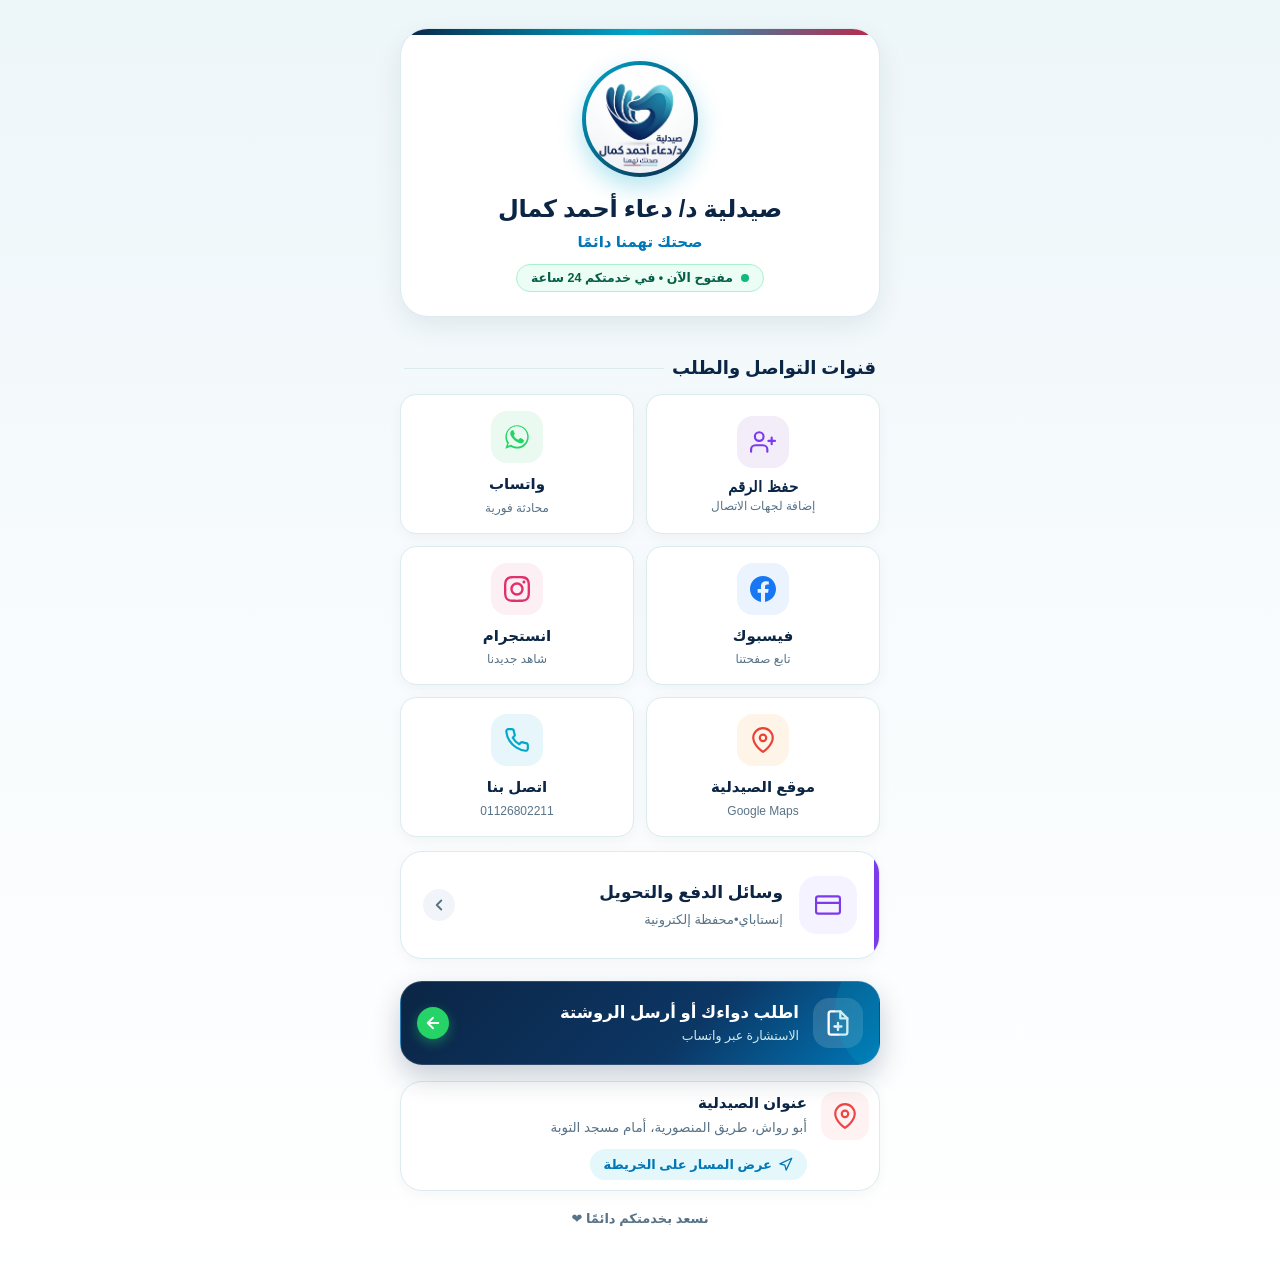
==== commit 6624d292: "analytics add" ====
--- a/contact.html
+++ b/contact.html
@@ -3,11 +3,13 @@
 <head>
   <meta charset="utf-8">
   <meta name="viewport" content="width=device-width, initial-scale=1">
-  <meta http-equiv="Content-Security-Policy" content="default-src 'self'; script-src 'self'; style-src 'self'; img-src 'self' data:; font-src 'self'; connect-src 'none'; object-src 'none'; base-uri 'self'; form-action 'none'; upgrade-insecure-requests">
+  <meta http-equiv="Content-Security-Policy" content="default-src 'self'; script-src 'self' https://*.googletagmanager.com; style-src 'self'; img-src 'self' data: https://*.google-analytics.com https://*.googletagmanager.com; font-src 'self'; connect-src https://*.google-analytics.com https://*.analytics.google.com https://*.googletagmanager.com https://*.google.com; object-src 'none'; base-uri 'self'; form-action 'none'; upgrade-insecure-requests">
   <title>تواصل معنا - صيدلية د/ دعاء أحمد كمال</title>
   <meta name="description" content="تواصل مع صيدلية د/ دعاء أحمد كمال، احفظ جهة الاتصال واطلب علاجك مباشرة عبر واتساب.">
   <link rel="icon" type="image/jpeg" href="logo.jpg">
   <link rel="stylesheet" href="style.css?v=4.4">
+  <script src="analytics.js?v=1.0"></script>
+  <script async src="https://www.googletagmanager.com/gtag/js?id=G-RL9CV4SLNX"></script>
 </head>
 <body class="contact-page">
 
@@ -35,7 +37,7 @@
 
   <div class="grid" id="linksGrid">
 <!-- حفظ الرقم كجهة اتصال -->
-    <button class="tile" id="saveContactBtn" type="button">
+    <button class="tile" id="saveContactBtn" type="button" data-analytics-event="save_contact_click">
       <div class="tile-icon-wrap bg-vcard">
         <svg width="26" height="26" viewBox="0 0 24 24" fill="none" stroke="currentColor" stroke-width="2" stroke-linecap="round" stroke-linejoin="round">
           <path d="M16 21v-2a4 4 0 0 0-4-4H5a4 4 0 0 0-4 4v2"></path>
@@ -48,7 +50,7 @@
       <span>إضافة لجهات الاتصال</span>
     </button>
     <!-- محادثة واتساب -->
-    <a class="tile" id="waTile" href="#" target="_blank" rel="noopener noreferrer">
+    <a class="tile" id="waTile" href="#" target="_blank" rel="noopener noreferrer" data-analytics-event="whatsapp_click">
       <div class="tile-icon-wrap bg-wa">
         <svg width="28" height="28" viewBox="0 0 24 24" fill="currentColor">
           <path d="M12.031 2C6.516 2 2.016 6.5 2.016 12.016c0 1.953.563 3.828 1.625 5.438L2.016 22l4.672-1.578c1.547.969 3.328 1.5 5.344 1.5 5.516 0 10.016-4.5 10.016-10.016C22.047 6.5 17.547 2 12.031 2zm0 18.297c-1.734 0-3.359-.5-4.75-1.422l-.344-.219-2.781.938.953-2.688-.234-.375c-1.047-1.469-1.609-3.219-1.609-5.016 0-4.828 3.938-8.766 8.766-8.766 4.828 0 8.766 3.938 8.766 8.766s-3.938 8.781-8.766 8.781zm4.813-6.578c-.266-.141-1.578-.781-1.828-.875-.25-.094-.438-.141-.625.141-.188.281-.719.875-.875 1.063-.156.188-.328.203-.594.063-.266-.141-1.125-.422-2.156-1.344-.813-.719-1.359-1.609-1.516-1.891-.156-.266-.016-.422.125-.563.125-.125.266-.328.406-.5.141-.156.188-.266.281-.453.094-.188.047-.359-.031-.5-.078-.141-.625-1.516-.859-2.078-.234-.547-.469-.469-.641-.484l-.547-.016c-.188 0-.5.078-.766.359-.266.281-1.016 1-1.016 2.438s1.047 2.828 1.188 3.016c.156.188 2.063 3.156 5 4.422.703.313 1.25.484 1.688.625.703.219 1.344.188 1.859.109.578-.094 1.578-.656 1.813-1.281.234-.625.234-1.156.156-1.281-.078-.125-.266-.203-.531-.344z"/>
@@ -58,7 +60,7 @@
       <span>محادثة فورية</span>
     </a>
     <!-- فيسبوك -->
-    <a class="tile" id="fbTile" href="#" target="_blank" rel="noopener noreferrer">
+    <a class="tile" id="fbTile" href="#" target="_blank" rel="noopener noreferrer" data-analytics-event="facebook_click">
       <div class="tile-icon-wrap bg-fb">
         <svg width="26" height="26" viewBox="0 0 24 24" fill="currentColor">
           <path d="M24 12.073c0-6.627-5.373-12-12-12s-12 5.373-12 12c0 5.99 4.388 10.954 10.125 11.854v-8.385H7.078v-3.47h3.047V9.43c0-3.007 1.792-4.669 4.533-4.669 1.312 0 2.686.235 2.686.235v2.953H15.83c-1.491 0-1.956.925-1.956 1.874v2.25h3.328l-.532 3.47h-2.796v8.385C19.612 23.027 24 18.062 24 12.073z"/>
@@ -69,7 +71,7 @@
     </a>
 
     <!-- انستجرام -->
-    <a class="tile" id="igTile" href="#" target="_blank" rel="noopener noreferrer">
+    <a class="tile" id="igTile" href="#" target="_blank" rel="noopener noreferrer" data-analytics-event="instagram_click">
       <div class="tile-icon-wrap bg-ig">
         <svg width="26" height="26" viewBox="0 0 24 24" fill="currentColor">
           <path d="M12 2.163c3.204 0 3.584.012 4.85.07 3.252.148 4.771 1.691 4.919 4.919.058 1.265.069 1.645.069 4.849 0 3.205-.012 3.584-.069 4.849-.149 3.225-1.664 4.771-4.919 4.919-1.266.058-1.644.07-4.85.07-3.204 0-3.584-.012-4.849-.07-3.26-.149-4.771-1.699-4.919-4.92-.058-1.265-.07-1.644-.07-4.849 0-3.204.013-3.583.07-4.849.149-3.227 1.664-4.771 4.919-4.919 1.266-.057 1.645-.069 4.849-.069zm0-2.163c-3.259 0-3.667.014-4.947.072-4.358.2-6.78 2.618-6.98 6.98-.059 1.281-.073 1.689-.073 4.948 0 3.259.014 3.668.072 4.948.2 4.358 2.618 6.78 6.98 6.98 1.281.058 1.689.072 4.948.072 3.259 0 3.668-.014 4.948-.072 4.354-.2 6.782-2.618 6.979-6.98.059-1.28.073-1.689.073-4.948 0-3.259-.014-3.667-.072-4.947-.196-4.354-2.617-6.78-6.979-6.98-1.281-.059-1.69-.073-4.949-.073zm0 5.838c-3.403 0-6.162 2.759-6.162 6.162s2.759 6.163 6.162 6.163 6.162-2.759 6.162-6.163c0-3.403-2.759-6.162-6.162-6.162zm0 10.162c-2.209 0-4-1.79-4-4 0-2.209 1.791-4 4-4s4 1.791 4 4c0 2.21-1.791 4-4 4zm6.406-11.845c-.796 0-1.441.645-1.441 1.44s.645 1.44 1.441 1.44c.795 0 1.439-.645 1.439-1.44s-.644-1.44-1.439-1.44z"/>
@@ -79,7 +81,7 @@
       <span>شاهد جديدنا</span>
     </a>
 <!-- خرائط جوجل والموقع -->
-    <a class="tile" id="mapsTile" href="#" target="_blank" rel="noopener noreferrer">
+    <a class="tile" id="mapsTile" href="#" target="_blank" rel="noopener noreferrer" data-analytics-event="maps_click">
       <div class="tile-icon-wrap bg-maps">
         <svg width="26" height="26" viewBox="0 0 24 24" fill="none" stroke="currentColor" stroke-width="2" stroke-linecap="round" stroke-linejoin="round">
           <path d="M21 10c0 7-9 13-9 13s-9-6-9-13a9 9 0 0 1 18 0z"></path>
@@ -91,7 +93,7 @@
     </a>
 
     <!-- اتصال هاتفي -->
-    <a class="tile" id="phoneTile" href="#">
+    <a class="tile" id="phoneTile" href="#" data-analytics-event="phone_click">
       <div class="tile-icon-wrap bg-phone">
         <svg width="26" height="26" viewBox="0 0 24 24" fill="none" stroke="currentColor" stroke-width="2" stroke-linecap="round" stroke-linejoin="round">
           <path d="M22 16.92v3a2 2 0 0 1-2.18 2 19.79 19.79 0 0 1-8.63-3.07 19.5 19.5 0 0 1-6-6 19.79 19.79 0 0 1-3.07-8.67A2 2 0 0 1 4.11 2h3a2 2 0 0 1 2 1.72 12.84 12.84 0 0 0 .7 2.81 2 2 0 0 1-.45 2.11L8.09 9.91a16 16 0 0 0 6 6l1.27-1.27a2 2 0 0 1 2.11-.45 12.84 12.84 0 0 0 2.81.7A2 2 0 0 1 22 16.92z"></path>
@@ -105,7 +107,7 @@
 
   </div>
   <!-- زر الانتقال لصفحة الدفع -->
-  <a href="payment.html" class="portal-card payment-portal portal-card-flush">
+  <a href="payment.html" class="portal-card payment-portal portal-card-flush" data-analytics-event="payment_page_click">
     <div class="portal-icon">
       <svg width="26" height="26" viewBox="0 0 24 24" fill="none" stroke="currentColor" stroke-width="2" stroke-linecap="round" stroke-linejoin="round">
         <rect x="1" y="4" width="22" height="16" rx="2" ry="2"></rect>
@@ -123,7 +125,7 @@
     </div>
   </a>
 <!-- زر طلب دواء أو إرسال روشتة البارز -->
-  <a id="rxBtn" class="rx-banner" href="#" target="_blank" rel="noopener noreferrer">
+  <a id="rxBtn" class="rx-banner" href="#" target="_blank" rel="noopener noreferrer" data-analytics-event="prescription_click">
     <div class="rx-icon">
       <svg width="28" height="28" viewBox="0 0 24 24" fill="none" stroke="currentColor" stroke-width="2" stroke-linecap="round" stroke-linejoin="round">
         <path d="M14 2H6a2 2 0 0 0-2 2v16a2 2 0 0 0 2 2h12a2 2 0 0 0 2-2V8z"></path>
@@ -155,7 +157,7 @@
     <div class="address-info">
       <div class="label">عنوان الصيدلية</div>
       <div class="value" id="addressText"></div>
-      <a class="btn-directions" id="directionsBtn" href="#" target="_blank" rel="noopener noreferrer">
+      <a class="btn-directions" id="directionsBtn" href="#" target="_blank" rel="noopener noreferrer" data-analytics-event="maps_click">
         <svg width="15" height="15" viewBox="0 0 24 24" fill="none" stroke="currentColor" stroke-width="2" stroke-linecap="round" stroke-linejoin="round">
           <polygon points="3 11 22 2 13 21 11 13 3 11"></polygon>
         </svg>
--- a/style.css
+++ b/style.css
@@ -161,7 +161,7 @@
 .rx-banner {
   background: linear-gradient(135deg, #0b2545 0%, #0c3664 60%, #0077b6 100%);
   border-radius: var(--radius-lg);
-  padding: 18px 16px;
+  padding: 16px 16px;
   color: #ffffff;
   display: flex;
   align-items: center;
@@ -169,7 +169,8 @@
   gap: 14px;
   text-decoration: none;
   box-shadow: 0 12px 28px rgba(11, 37, 69, 0.22);
-  margin-bottom: 20px;
+  margin-top:8px;
+  margin-bottom:8px;
   position: relative;
   overflow: hidden;
   transition: transform 0.2s, box-shadow 0.2s;
@@ -339,8 +340,8 @@
   background: var(--bg-card);
   border: 1px solid var(--border-color);
   border-radius: var(--radius-lg);
-  padding: 18px;
-  margin: 14px 0 20px;
+  padding: 10px;
+  margin: 8px 0 8px;
   box-shadow: var(--shadow-sm);
   display: flex;
   align-items: flex-start;
@@ -523,6 +524,14 @@
   grid-template-columns: 1fr;
 }
 
+.payment-platform-help {
+  margin: 10px 2px 0;
+  color: var(--text-muted);
+  font-size: 12px;
+  font-weight: 600;
+  line-height: 1.6;
+}
+
 .btn {
   border: 0;
   border-radius: var(--radius-sm);
@@ -692,7 +701,7 @@
   display: grid;
   grid-template-columns: repeat(3, 1fr);
   gap: 10px;
-  margin-top: 14px;
+  margin-top: 8px;
 }
 
 .quick-btn {
@@ -731,7 +740,7 @@
   color: var(--text-muted);
   font-size: 13px;
   font-weight: 600;
-  margin-top: 26px;
+  margin-top: 10px;
   display: flex;
   align-items: center;
   justify-content: center;
@@ -1037,8 +1046,8 @@
   }
 
   .payment-page .payment-card {
-    padding: 8px 10px;
-    margin-bottom: 7px;
+    padding: 10px 10px;
+    margin-bottom: 9px;
     border-radius: 17px;
   }
 
@@ -1105,6 +1114,12 @@
   .payment-page .payment-actions .btn svg {
     width: 14px;
     height: 14px;
+  }
+
+  .payment-page .payment-platform-help {
+    margin-top: 7px;
+    font-size: 10.5px;
+    line-height: 1.45;
   }
 
   .payment-page .notice-box {
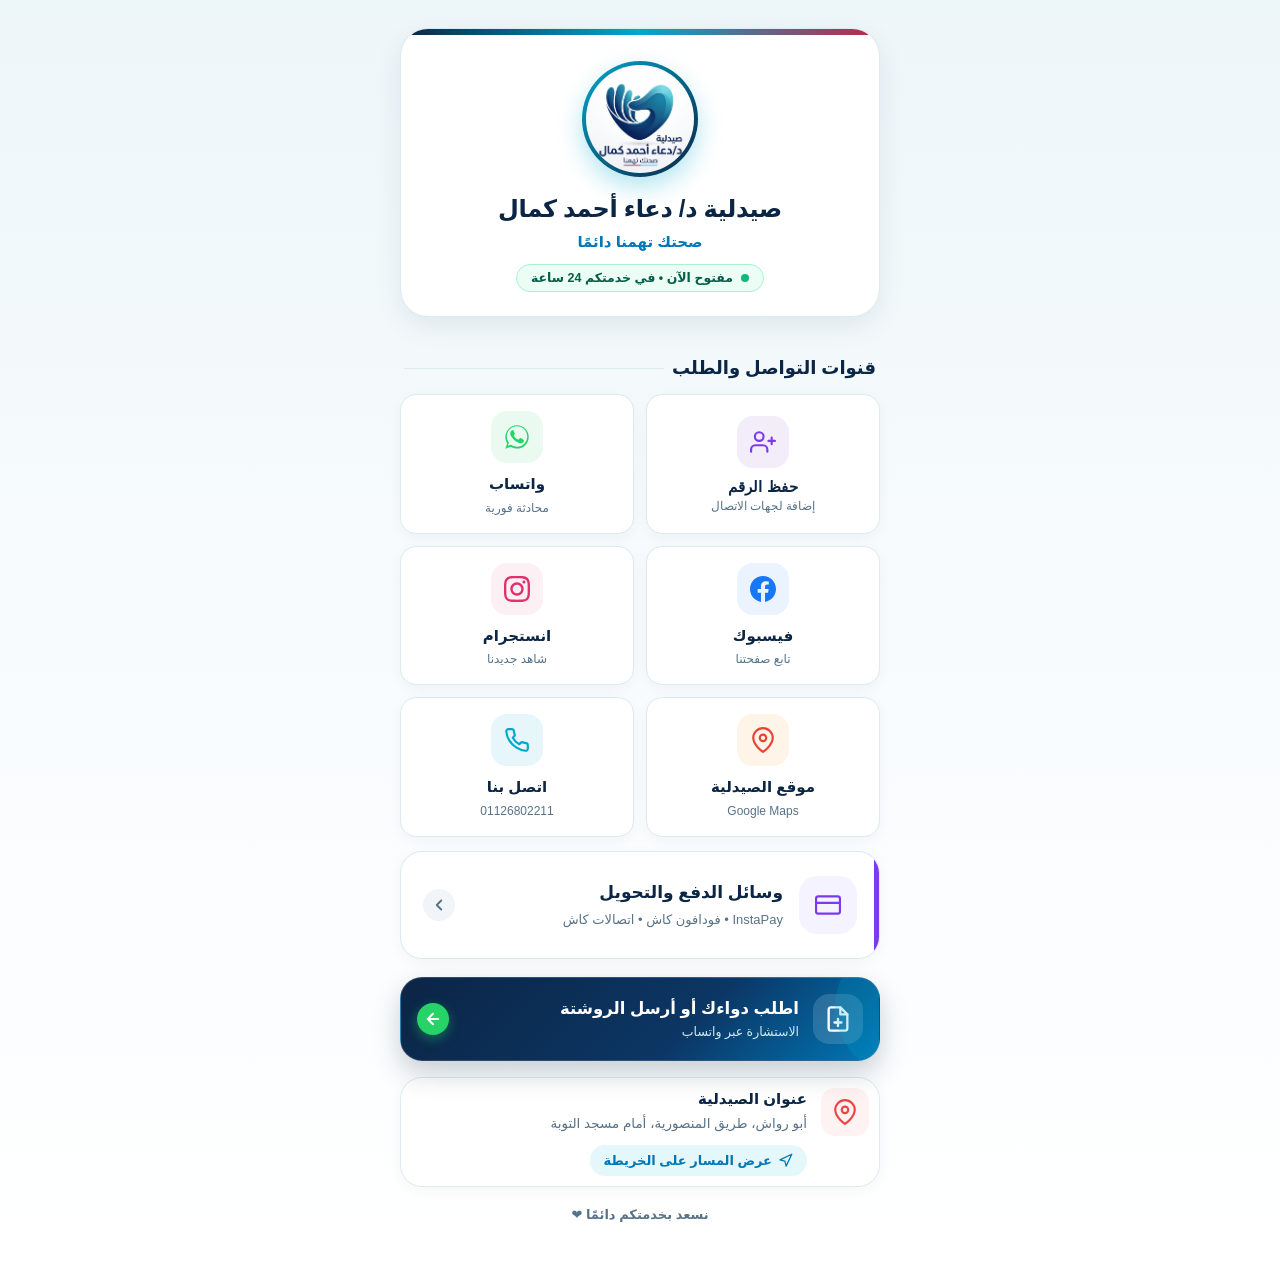
==== commit c52ae2c8: "fix: urgent phone formatting, HTTPS Vodafone link, cache-busting, CSS, and repo cleanup" ====
--- a/contact.html
+++ b/contact.html
@@ -1,179 +1,176 @@
-<!doctype html>
-<html lang="ar" dir="rtl">
-<head>
-  <meta charset="utf-8">
-  <meta name="viewport" content="width=device-width, initial-scale=1">
-  <meta http-equiv="Content-Security-Policy" content="default-src 'self'; script-src 'self' https://*.googletagmanager.com; style-src 'self'; img-src 'self' data: https://*.google-analytics.com https://*.googletagmanager.com; font-src 'self'; connect-src https://*.google-analytics.com https://*.analytics.google.com https://*.googletagmanager.com https://*.google.com; object-src 'none'; base-uri 'self'; form-action 'none'; upgrade-insecure-requests">
-  <title>تواصل معنا - صيدلية د/ دعاء أحمد كمال</title>
-  <meta name="description" content="تواصل مع صيدلية د/ دعاء أحمد كمال، احفظ جهة الاتصال واطلب علاجك مباشرة عبر واتساب.">
-  <link rel="icon" type="image/jpeg" href="logo.jpg">
-  <link rel="stylesheet" href="style.css?v=4.4">
-  <script src="analytics.js?v=1.0"></script>
-  <script async src="https://www.googletagmanager.com/gtag/js?id=G-RL9CV4SLNX"></script>
-</head>
-<body class="contact-page">
-
-<div class="wrap">
-  <!-- بطاقة الشعار والبيانات الرئيسية -->
-  <section class="hero">
-    <div class="logo-wrap">
-      <img src="logo.jpg" alt="شعار صيدلية د/ دعاء أحمد كمال" class="logo-img">
-    </div>
-    <h1 id="pharmacyName">صيدلية د/ دعاء أحمد كمال</h1>
-    <p class="subtitle" id="pharmacyTagline">صحتك تهمنا دائمًا</p>
-    <div class="badge-status">
-      <span class="pulse-dot"></span>
-      <span id="pharmacyStatus">مفتوح الآن • في خدمتكم دائمًا</span>
-    </div>
-  </section>
-
-  
-
-  <!-- قنوات التواصل -->
-  <div class="section-header">
-    <h2 class="section-title">قنوات التواصل والطلب</h2>
-    <div class="section-line"></div>
-  </div>
-
-  <div class="grid" id="linksGrid">
-<!-- حفظ الرقم كجهة اتصال -->
-    <button class="tile" id="saveContactBtn" type="button" data-analytics-event="save_contact_click">
-      <div class="tile-icon-wrap bg-vcard">
-        <svg width="26" height="26" viewBox="0 0 24 24" fill="none" stroke="currentColor" stroke-width="2" stroke-linecap="round" stroke-linejoin="round">
-          <path d="M16 21v-2a4 4 0 0 0-4-4H5a4 4 0 0 0-4 4v2"></path>
-          <circle cx="8.5" cy="7" r="4"></circle>
-          <line x1="20" y1="8" x2="20" y2="14"></line>
-          <line x1="23" y1="11" x2="17" y2="11"></line>
-        </svg>
-      </div>
-      <b>حفظ الرقم</b>
-      <span>إضافة لجهات الاتصال</span>
-    </button>
-    <!-- محادثة واتساب -->
-    <a class="tile" id="waTile" href="#" target="_blank" rel="noopener noreferrer" data-analytics-event="whatsapp_click">
-      <div class="tile-icon-wrap bg-wa">
-        <svg width="28" height="28" viewBox="0 0 24 24" fill="currentColor">
-          <path d="M12.031 2C6.516 2 2.016 6.5 2.016 12.016c0 1.953.563 3.828 1.625 5.438L2.016 22l4.672-1.578c1.547.969 3.328 1.5 5.344 1.5 5.516 0 10.016-4.5 10.016-10.016C22.047 6.5 17.547 2 12.031 2zm0 18.297c-1.734 0-3.359-.5-4.75-1.422l-.344-.219-2.781.938.953-2.688-.234-.375c-1.047-1.469-1.609-3.219-1.609-5.016 0-4.828 3.938-8.766 8.766-8.766 4.828 0 8.766 3.938 8.766 8.766s-3.938 8.781-8.766 8.781zm4.813-6.578c-.266-.141-1.578-.781-1.828-.875-.25-.094-.438-.141-.625.141-.188.281-.719.875-.875 1.063-.156.188-.328.203-.594.063-.266-.141-1.125-.422-2.156-1.344-.813-.719-1.359-1.609-1.516-1.891-.156-.266-.016-.422.125-.563.125-.125.266-.328.406-.5.141-.156.188-.266.281-.453.094-.188.047-.359-.031-.5-.078-.141-.625-1.516-.859-2.078-.234-.547-.469-.469-.641-.484l-.547-.016c-.188 0-.5.078-.766.359-.266.281-1.016 1-1.016 2.438s1.047 2.828 1.188 3.016c.156.188 2.063 3.156 5 4.422.703.313 1.25.484 1.688.625.703.219 1.344.188 1.859.109.578-.094 1.578-.656 1.813-1.281.234-.625.234-1.156.156-1.281-.078-.125-.266-.203-.531-.344z"/>
-        </svg>
-      </div>
-      <b>واتساب</b>
-      <span>محادثة فورية</span>
-    </a>
-    <!-- فيسبوك -->
-    <a class="tile" id="fbTile" href="#" target="_blank" rel="noopener noreferrer" data-analytics-event="facebook_click">
-      <div class="tile-icon-wrap bg-fb">
-        <svg width="26" height="26" viewBox="0 0 24 24" fill="currentColor">
-          <path d="M24 12.073c0-6.627-5.373-12-12-12s-12 5.373-12 12c0 5.99 4.388 10.954 10.125 11.854v-8.385H7.078v-3.47h3.047V9.43c0-3.007 1.792-4.669 4.533-4.669 1.312 0 2.686.235 2.686.235v2.953H15.83c-1.491 0-1.956.925-1.956 1.874v2.25h3.328l-.532 3.47h-2.796v8.385C19.612 23.027 24 18.062 24 12.073z"/>
-        </svg>
-      </div>
-      <b>فيسبوك</b>
-      <span>تابع صفحتنا</span>
-    </a>
-
-    <!-- انستجرام -->
-    <a class="tile" id="igTile" href="#" target="_blank" rel="noopener noreferrer" data-analytics-event="instagram_click">
-      <div class="tile-icon-wrap bg-ig">
-        <svg width="26" height="26" viewBox="0 0 24 24" fill="currentColor">
-          <path d="M12 2.163c3.204 0 3.584.012 4.85.07 3.252.148 4.771 1.691 4.919 4.919.058 1.265.069 1.645.069 4.849 0 3.205-.012 3.584-.069 4.849-.149 3.225-1.664 4.771-4.919 4.919-1.266.058-1.644.07-4.85.07-3.204 0-3.584-.012-4.849-.07-3.26-.149-4.771-1.699-4.919-4.92-.058-1.265-.07-1.644-.07-4.849 0-3.204.013-3.583.07-4.849.149-3.227 1.664-4.771 4.919-4.919 1.266-.057 1.645-.069 4.849-.069zm0-2.163c-3.259 0-3.667.014-4.947.072-4.358.2-6.78 2.618-6.98 6.98-.059 1.281-.073 1.689-.073 4.948 0 3.259.014 3.668.072 4.948.2 4.358 2.618 6.78 6.98 6.98 1.281.058 1.689.072 4.948.072 3.259 0 3.668-.014 4.948-.072 4.354-.2 6.782-2.618 6.979-6.98.059-1.28.073-1.689.073-4.948 0-3.259-.014-3.667-.072-4.947-.196-4.354-2.617-6.78-6.979-6.98-1.281-.059-1.69-.073-4.949-.073zm0 5.838c-3.403 0-6.162 2.759-6.162 6.162s2.759 6.163 6.162 6.163 6.162-2.759 6.162-6.163c0-3.403-2.759-6.162-6.162-6.162zm0 10.162c-2.209 0-4-1.79-4-4 0-2.209 1.791-4 4-4s4 1.791 4 4c0 2.21-1.791 4-4 4zm6.406-11.845c-.796 0-1.441.645-1.441 1.44s.645 1.44 1.441 1.44c.795 0 1.439-.645 1.439-1.44s-.644-1.44-1.439-1.44z"/>
-        </svg>
-      </div>
-      <b>انستجرام</b>
-      <span>شاهد جديدنا</span>
-    </a>
-<!-- خرائط جوجل والموقع -->
-    <a class="tile" id="mapsTile" href="#" target="_blank" rel="noopener noreferrer" data-analytics-event="maps_click">
-      <div class="tile-icon-wrap bg-maps">
-        <svg width="26" height="26" viewBox="0 0 24 24" fill="none" stroke="currentColor" stroke-width="2" stroke-linecap="round" stroke-linejoin="round">
-          <path d="M21 10c0 7-9 13-9 13s-9-6-9-13a9 9 0 0 1 18 0z"></path>
-          <circle cx="12" cy="10" r="3"></circle>
-        </svg>
-      </div>
-      <b>موقع الصيدلية</b>
-      <span>Google Maps</span>
-    </a>
-
-    <!-- اتصال هاتفي -->
-    <a class="tile" id="phoneTile" href="#" data-analytics-event="phone_click">
-      <div class="tile-icon-wrap bg-phone">
-        <svg width="26" height="26" viewBox="0 0 24 24" fill="none" stroke="currentColor" stroke-width="2" stroke-linecap="round" stroke-linejoin="round">
-          <path d="M22 16.92v3a2 2 0 0 1-2.18 2 19.79 19.79 0 0 1-8.63-3.07 19.5 19.5 0 0 1-6-6 19.79 19.79 0 0 1-3.07-8.67A2 2 0 0 1 4.11 2h3a2 2 0 0 1 2 1.72 12.84 12.84 0 0 0 .7 2.81 2 2 0 0 1-.45 2.11L8.09 9.91a16 16 0 0 0 6 6l1.27-1.27a2 2 0 0 1 2.11-.45 12.84 12.84 0 0 0 2.81.7A2 2 0 0 1 22 16.92z"></path>
-        </svg>
-      </div>
-      <b>اتصل بنا</b>
-      <span id="phoneLabel">01126802211</span>
-    </a>
-
-    
-
-  </div>
-  <!-- زر الانتقال لصفحة الدفع -->
-  <a href="payment.html" class="portal-card payment-portal portal-card-flush" data-analytics-event="payment_page_click">
-    <div class="portal-icon">
-      <svg width="26" height="26" viewBox="0 0 24 24" fill="none" stroke="currentColor" stroke-width="2" stroke-linecap="round" stroke-linejoin="round">
-        <rect x="1" y="4" width="22" height="16" rx="2" ry="2"></rect>
-        <line x1="1" y1="10" x2="23" y2="10"></line>
-      </svg>
-    </div>
-    <div class="portal-text">
-      <h2>وسائل الدفع والتحويل</h2>
-      <p>إنستاباي•محفظة إلكترونية </p>
-    </div>
-    <div class="portal-arrow">
-      <svg width="18" height="18" viewBox="0 0 24 24" fill="none" stroke="currentColor" stroke-width="2.5" stroke-linecap="round" stroke-linejoin="round">
-        <polyline points="15 18 9 12 15 6"></polyline>
-      </svg>
-    </div>
-  </a>
-<!-- زر طلب دواء أو إرسال روشتة البارز -->
-  <a id="rxBtn" class="rx-banner" href="#" target="_blank" rel="noopener noreferrer" data-analytics-event="prescription_click">
-    <div class="rx-icon">
-      <svg width="28" height="28" viewBox="0 0 24 24" fill="none" stroke="currentColor" stroke-width="2" stroke-linecap="round" stroke-linejoin="round">
-        <path d="M14 2H6a2 2 0 0 0-2 2v16a2 2 0 0 0 2 2h12a2 2 0 0 0 2-2V8z"></path>
-        <polyline points="14 2 14 8 20 8"></polyline>
-        <line x1="12" y1="18" x2="12" y2="12"></line>
-        <line x1="9" y1="15" x2="15" y2="15"></line>
-      </svg>
-    </div>
-    <div class="rx-text">
-      <h3>اطلب دواءك أو أرسل الروشتة</h3>
-      <p>الاستشارة عبر واتساب</p>
-    </div>
-    <div class="rx-arrow">
-      <svg width="18" height="18" viewBox="0 0 24 24" fill="none" stroke="currentColor" stroke-width="2.5" stroke-linecap="round" stroke-linejoin="round">
-        <line x1="19" y1="12" x2="5" y2="12"></line>
-        <polyline points="12 19 5 12 12 5"></polyline>
-      </svg>
-    </div>
-  </a>
-<!-- بطاقة العنوان والموقع -->
-  <div class="card-address">
-    <div class="address-icon">
-      <svg width="26" height="26" viewBox="0 0 24 24" fill="none" stroke="currentColor" stroke-width="2" stroke-linecap="round" stroke-linejoin="round">
-        <path d="M21 10c0 7-9 13-9 13s-9-6-9-13a9 9 0 0 1 18 0z"></path>
-        <circle cx="12" cy="10" r="3"></circle>
-      </svg>
-    </div>
-
-    <div class="address-info">
-      <div class="label">عنوان الصيدلية</div>
-      <div class="value" id="addressText"></div>
-      <a class="btn-directions" id="directionsBtn" href="#" target="_blank" rel="noopener noreferrer" data-analytics-event="maps_click">
-        <svg width="15" height="15" viewBox="0 0 24 24" fill="none" stroke="currentColor" stroke-width="2" stroke-linecap="round" stroke-linejoin="round">
-          <polygon points="3 11 22 2 13 21 11 13 3 11"></polygon>
-        </svg>
-        عرض المسار على الخريطة
-      </a>
-    </div>
-  </div>
-
-  <div class="footer">
-    <span>نسعد بخدمتكم دائمًا ❤️</span>
-  </div>
-</div>
-
-<script src="settings.js?v=4.0"></script>
-<script src="site-common.js?v=4.0"></script>
-<script src="contact.js?v=4.0"></script>
-
-</body>
-</html>
+<!doctype html>
+<html lang="ar" dir="rtl">
+<head>
+  <meta charset="utf-8">
+  <meta name="viewport" content="width=device-width, initial-scale=1">
+  <meta http-equiv="Content-Security-Policy" content="default-src 'self'; script-src 'self' https://*.googletagmanager.com; style-src 'self'; img-src 'self' data: https://*.google-analytics.com https://*.googletagmanager.com; font-src 'self'; connect-src https://*.google-analytics.com https://*.analytics.google.com https://*.googletagmanager.com https://*.google.com; object-src 'none'; base-uri 'self'; form-action 'none'; upgrade-insecure-requests">
+  <title>تواصل معنا - صيدلية د/ دعاء أحمد كمال</title>
+  <meta name="description" content="تواصل مع صيدلية د/ دعاء أحمد كمال، احفظ جهة الاتصال واطلب علاجك مباشرة عبر واتساب.">
+  <link rel="icon" type="image/jpeg" href="logo.jpg">
+  <link rel="stylesheet" href="style.css?v=4.7">
+  <script src="analytics.js?v=4.7"></script>
+  <script async src="https://www.googletagmanager.com/gtag/js?id=G-RL9CV4SLNX"></script>
+</head>
+<body class="contact-page">
+
+<div class="wrap">
+  <!-- بطاقة الشعار والبيانات الرئيسية -->
+  <section class="hero">
+    <div class="logo-wrap">
+      <img src="logo.jpg" alt="شعار صيدلية د/ دعاء أحمد كمال" class="logo-img">
+    </div>
+    <h1 id="pharmacyName">صيدلية د/ دعاء أحمد كمال</h1>
+    <p class="subtitle" id="pharmacyTagline">صحتك تهمنا دائمًا</p>
+    <div class="badge-status">
+      <span class="pulse-dot"></span>
+      <span id="pharmacyStatus">مفتوح الآن • في خدمتكم دائمًا</span>
+    </div>
+  </section>
+
+
+  <!-- قنوات التواصل -->
+  <div class="section-header">
+    <h2 class="section-title">قنوات التواصل والطلب</h2>
+    <div class="section-line"></div>
+  </div>
+
+  <div class="grid" id="linksGrid">
+<!-- حفظ الرقم كجهة اتصال -->
+    <button class="tile" id="saveContactBtn" type="button" data-analytics-event="save_contact_click">
+      <div class="tile-icon-wrap bg-vcard">
+        <svg width="26" height="26" viewBox="0 0 24 24" fill="none" stroke="currentColor" stroke-width="2" stroke-linecap="round" stroke-linejoin="round">
+          <path d="M16 21v-2a4 4 0 0 0-4-4H5a4 4 0 0 0-4 4v2"></path>
+          <circle cx="8.5" cy="7" r="4"></circle>
+          <line x1="20" y1="8" x2="20" y2="14"></line>
+          <line x1="23" y1="11" x2="17" y2="11"></line>
+        </svg>
+      </div>
+      <b>حفظ الرقم</b>
+      <span>إضافة لجهات الاتصال</span>
+    </button>
+    <!-- محادثة واتساب -->
+    <a class="tile" id="waTile" href="#" target="_blank" rel="noopener noreferrer" data-analytics-event="whatsapp_click">
+      <div class="tile-icon-wrap bg-wa">
+        <svg width="28" height="28" viewBox="0 0 24 24" fill="currentColor">
+          <path d="M12.031 2C6.516 2 2.016 6.5 2.016 12.016c0 1.953.563 3.828 1.625 5.438L2.016 22l4.672-1.578c1.547.969 3.328 1.5 5.344 1.5 5.516 0 10.016-4.5 10.016-10.016C22.047 6.5 17.547 2 12.031 2zm0 18.297c-1.734 0-3.359-.5-4.75-1.422l-.344-.219-2.781.938.953-2.688-.234-.375c-1.047-1.469-1.609-3.219-1.609-5.016 0-4.828 3.938-8.766 8.766-8.766 4.828 0 8.766 3.938 8.766 8.766s-3.938 8.781-8.766 8.781zm4.813-6.578c-.266-.141-1.578-.781-1.828-.875-.25-.094-.438-.141-.625.141-.188.281-.719.875-.875 1.063-.156.188-.328.203-.594.063-.266-.141-1.125-.422-2.156-1.344-.813-.719-1.359-1.609-1.516-1.891-.156-.266-.016-.422.125-.563.125-.125.266-.328.406-.5.141-.156.188-.266.281-.453.094-.188.047-.359-.031-.5-.078-.141-.625-1.516-.859-2.078-.234-.547-.469-.469-.641-.484l-.547-.016c-.188 0-.5.078-.766.359-.266.281-1.016 1-1.016 2.438s1.047 2.828 1.188 3.016c.156.188 2.063 3.156 5 4.422.703.313 1.25.484 1.688.625.703.219 1.344.188 1.859.109.578-.094 1.578-.656 1.813-1.281.234-.625.234-1.156.156-1.281-.078-.125-.266-.203-.531-.344z"/>
+        </svg>
+      </div>
+      <b>واتساب</b>
+      <span>محادثة فورية</span>
+    </a>
+    <!-- فيسبوك -->
+    <a class="tile" id="fbTile" href="#" target="_blank" rel="noopener noreferrer" data-analytics-event="facebook_click">
+      <div class="tile-icon-wrap bg-fb">
+        <svg width="26" height="26" viewBox="0 0 24 24" fill="currentColor">
+          <path d="M24 12.073c0-6.627-5.373-12-12-12s-12 5.373-12 12c0 5.99 4.388 10.954 10.125 11.854v-8.385H7.078v-3.47h3.047V9.43c0-3.007 1.792-4.669 4.533-4.669 1.312 0 2.686.235 2.686.235v2.953H15.83c-1.491 0-1.956.925-1.956 1.874v2.25h3.328l-.532 3.47h-2.796v8.385C19.612 23.027 24 18.062 24 12.073z"/>
+        </svg>
+      </div>
+      <b>فيسبوك</b>
+      <span>تابع صفحتنا</span>
+    </a>
+
+    <!-- انستجرام -->
+    <a class="tile" id="igTile" href="#" target="_blank" rel="noopener noreferrer" data-analytics-event="instagram_click">
+      <div class="tile-icon-wrap bg-ig">
+        <svg width="26" height="26" viewBox="0 0 24 24" fill="currentColor">
+          <path d="M12 2.163c3.204 0 3.584.012 4.85.07 3.252.148 4.771 1.691 4.919 4.919.058 1.265.069 1.645.069 4.849 0 3.205-.012 3.584-.069 4.849-.149 3.225-1.664 4.771-4.919 4.919-1.266.058-1.644.07-4.85.07-3.204 0-3.584-.012-4.849-.07-3.26-.149-4.771-1.699-4.919-4.92-.058-1.265-.07-1.644-.07-4.849 0-3.204.013-3.583.07-4.849.149-3.227 1.664-4.771 4.919-4.919 1.266-.057 1.645-.069 4.849-.069zm0-2.163c-3.259 0-3.667.014-4.947.072-4.358.2-6.78 2.618-6.98 6.98-.059 1.281-.073 1.689-.073 4.948 0 3.259.014 3.668.072 4.948.2 4.358 2.618 6.78 6.98 6.98 1.281.058 1.689.072 4.948.072 3.259 0 3.668-.014 4.948-.072 4.354-.2 6.782-2.618 6.979-6.98.059-1.28.073-1.689.073-4.948 0-3.259-.014-3.667-.072-4.947-.196-4.354-2.617-6.78-6.979-6.98-1.281-.059-1.69-.073-4.949-.073zm0 5.838c-3.403 0-6.162 2.759-6.162 6.162s2.759 6.163 6.162 6.163 6.162-2.759 6.162-6.163c0-3.403-2.759-6.162-6.162-6.162zm0 10.162c-2.209 0-4-1.79-4-4 0-2.209 1.791-4 4-4s4 1.791 4 4c0 2.21-1.791 4-4 4zm6.406-11.845c-.796 0-1.441.645-1.441 1.44s.645 1.44 1.441 1.44c.795 0 1.439-.645 1.439-1.44s-.644-1.44-1.439-1.44z"/>
+        </svg>
+      </div>
+      <b>انستجرام</b>
+      <span>شاهد جديدنا</span>
+    </a>
+<!-- خرائط جوجل والموقع -->
+    <a class="tile" id="mapsTile" href="#" target="_blank" rel="noopener noreferrer" data-analytics-event="maps_click">
+      <div class="tile-icon-wrap bg-maps">
+        <svg width="26" height="26" viewBox="0 0 24 24" fill="none" stroke="currentColor" stroke-width="2" stroke-linecap="round" stroke-linejoin="round">
+          <path d="M21 10c0 7-9 13-9 13s-9-6-9-13a9 9 0 0 1 18 0z"></path>
+          <circle cx="12" cy="10" r="3"></circle>
+        </svg>
+      </div>
+      <b>موقع الصيدلية</b>
+      <span>Google Maps</span>
+    </a>
+
+    <!-- اتصال هاتفي -->
+    <a class="tile" id="phoneTile" href="#" data-analytics-event="phone_click">
+      <div class="tile-icon-wrap bg-phone">
+        <svg width="26" height="26" viewBox="0 0 24 24" fill="none" stroke="currentColor" stroke-width="2" stroke-linecap="round" stroke-linejoin="round">
+          <path d="M22 16.92v3a2 2 0 0 1-2.18 2 19.79 19.79 0 0 1-8.63-3.07 19.5 19.5 0 0 1-6-6 19.79 19.79 0 0 1-3.07-8.67A2 2 0 0 1 4.11 2h3a2 2 0 0 1 2 1.72 12.84 12.84 0 0 0 .7 2.81 2 2 0 0 1-.45 2.11L8.09 9.91a16 16 0 0 0 6 6l1.27-1.27a2 2 0 0 1 2.11-.45 12.84 12.84 0 0 0 2.81.7A2 2 0 0 1 22 16.92z"></path>
+        </svg>
+      </div>
+      <b>اتصل بنا</b>
+      <span id="phoneLabel">01126802211</span>
+    </a>
+
+  </div>
+  <!-- زر الانتقال لصفحة الدفع -->
+  <a href="payment.html" class="portal-card payment-portal portal-card-flush" data-analytics-event="payment_page_click">
+    <div class="portal-icon">
+      <svg width="26" height="26" viewBox="0 0 24 24" fill="none" stroke="currentColor" stroke-width="2" stroke-linecap="round" stroke-linejoin="round">
+        <rect x="1" y="4" width="22" height="16" rx="2" ry="2"></rect>
+        <line x1="1" y1="10" x2="23" y2="10"></line>
+      </svg>
+    </div>
+    <div class="portal-text">
+      <h2>وسائل الدفع والتحويل</h2>
+      <p>InstaPay • فودافون كاش • اتصالات كاش</p>
+    </div>
+    <div class="portal-arrow">
+      <svg width="18" height="18" viewBox="0 0 24 24" fill="none" stroke="currentColor" stroke-width="2.5" stroke-linecap="round" stroke-linejoin="round">
+        <polyline points="15 18 9 12 15 6"></polyline>
+      </svg>
+    </div>
+  </a>
+<!-- زر طلب دواء أو إرسال روشتة البارز -->
+  <a id="rxBtn" class="rx-banner" href="#" target="_blank" rel="noopener noreferrer" data-analytics-event="prescription_click">
+    <div class="rx-icon">
+      <svg width="28" height="28" viewBox="0 0 24 24" fill="none" stroke="currentColor" stroke-width="2" stroke-linecap="round" stroke-linejoin="round">
+        <path d="M14 2H6a2 2 0 0 0-2 2v16a2 2 0 0 0 2 2h12a2 2 0 0 0 2-2V8z"></path>
+        <polyline points="14 2 14 8 20 8"></polyline>
+        <line x1="12" y1="18" x2="12" y2="12"></line>
+        <line x1="9" y1="15" x2="15" y2="15"></line>
+      </svg>
+    </div>
+    <div class="rx-text">
+      <h3>اطلب دواءك أو أرسل الروشتة</h3>
+      <p>الاستشارة عبر واتساب</p>
+    </div>
+    <div class="rx-arrow">
+      <svg width="18" height="18" viewBox="0 0 24 24" fill="none" stroke="currentColor" stroke-width="2.5" stroke-linecap="round" stroke-linejoin="round">
+        <line x1="19" y1="12" x2="5" y2="12"></line>
+        <polyline points="12 19 5 12 12 5"></polyline>
+      </svg>
+    </div>
+  </a>
+<!-- بطاقة العنوان والموقع -->
+  <div class="card-address">
+    <div class="address-icon">
+      <svg width="26" height="26" viewBox="0 0 24 24" fill="none" stroke="currentColor" stroke-width="2" stroke-linecap="round" stroke-linejoin="round">
+        <path d="M21 10c0 7-9 13-9 13s-9-6-9-13a9 9 0 0 1 18 0z"></path>
+        <circle cx="12" cy="10" r="3"></circle>
+      </svg>
+    </div>
+
+    <div class="address-info">
+      <div class="label">عنوان الصيدلية</div>
+      <div class="value" id="addressText"></div>
+      <a class="btn-directions" id="directionsBtn" href="#" target="_blank" rel="noopener noreferrer" data-analytics-event="maps_click">
+        <svg width="15" height="15" viewBox="0 0 24 24" fill="none" stroke="currentColor" stroke-width="2" stroke-linecap="round" stroke-linejoin="round">
+          <polygon points="3 11 22 2 13 21 11 13 3 11"></polygon>
+        </svg>
+        عرض المسار على الخريطة
+      </a>
+    </div>
+  </div>
+
+  <div class="footer">
+    <span>نسعد بخدمتكم دائمًا ❤️</span>
+  </div>
+</div>
+
+<script src="settings.js?v=4.7"></script>
+<script src="site-common.js?v=4.7"></script>
+<script src="contact.js?v=4.7"></script>
+
+</body>
+</html>
--- a/style.css
+++ b/style.css
@@ -1,1361 +1,1353 @@
-:root {
-  --brand-navy: #0b2545;
-  --brand-navy-dark: #07172b;
-  --brand-navy-light: #163e6e;
-  --brand-cyan: #00a8cc;
-  --brand-cyan-dark: #0077b6;
-  --brand-cyan-light: #e4f7fa;
-  --brand-teal: #1098ad;
-  --accent-red: #c02648;
-  --accent-green: #10b981;
-  --accent-green-bg: #ecfdf5;
-  
-  --bg-page: #f1f7fa;
-  --bg-card: #ffffff;
-  --text-main: #0b2545;
-  --text-muted: #587387;
-  
-  --border-color: #dcebee;
-  --border-hover: #b4dbe3;
-  
-  --shadow-sm: 0 4px 14px rgba(11, 37, 69, 0.04);
-  --shadow-md: 0 10px 28px rgba(11, 37, 69, 0.08);
-  --shadow-lg: 0 16px 36px rgba(11, 37, 69, 0.12);
-  
-  --radius-xl: 28px;
-  --radius-lg: 22px;
-  --radius-md: 16px;
-  --radius-sm: 12px;
-}
-
-* {
-  box-sizing: border-box;
-  -webkit-tap-highlight-color: transparent;
-}
-
-body {
-  margin: 0;
-  font-family: Tahoma, Arial, system-ui, -apple-system, BlinkMacSystemFont, "Segoe UI", sans-serif;
-  background: linear-gradient(180deg, #edf6f9 0%, #f7fbfd 45%, #ffffff 100%);
-  color: var(--text-main);
-  direction: rtl;
-  min-height: 100vh;
-  line-height: 1.5;
-  -webkit-font-smoothing: antialiased;
-}
-
-.wrap {
-  width: min(520px, 100%);
-  margin: 0 auto;
-  padding: 18px 16px 40px;
-  display: flex;
-  flex-direction: column;
-}
-
-/* =========================================
-   الهيدر وبطاقة الشعار (Hero Section)
-   ========================================= */
-.hero {
-  background: var(--bg-card);
-  border: 1px solid var(--border-color);
-  border-radius: var(--radius-xl);
-  padding: 24px 20px 22px;
-  box-shadow: var(--shadow-md);
-  text-align: center;
-  position: relative;
-  overflow: hidden;
-  margin-bottom: 18px;
-}
-
-.hero::before {
-  content: '';
-  position: absolute;
-  top: 0;
-  left: 0;
-  right: 0;
-  height: 6px;
-  background: linear-gradient(90deg, var(--brand-navy), var(--brand-cyan), var(--accent-red));
-}
-
-.logo-wrap {
-  width: 108px;
-  height: 108px;
-  margin: 4px auto 14px;
-  border-radius: 50%;
-  padding: 4px;
-  background: linear-gradient(135deg, var(--brand-cyan), var(--brand-navy));
-  box-shadow: 0 10px 24px rgba(0, 168, 204, 0.30);
-  display: flex;
-  align-items: center;
-  justify-content: center;
-  transition: transform 0.3s ease;
-}
-
-.logo-wrap:hover {
-  transform: scale(1.03);
-}
-
-.logo-img {
-  width: 100%;
-  height: 100%;
-  border-radius: 50%;
-  object-fit: cover;
-  background: #ffffff;
-  display: block;
-}
-
-h1 {
-  margin: 0;
-  font-size: 22px;
-  font-weight: 800;
-  color: var(--brand-navy);
-  letter-spacing: -0.3px;
-}
-
-.subtitle {
-  margin: 4px 0 0;
-  color: var(--brand-cyan-dark);
-  font-size: 15px;
-  font-weight: 700;
-}
-
-/* شارة الحالة (مفتوح الآن) */
-.badge-status {
-  display: inline-flex;
-  align-items: center;
-  gap: 8px;
-  background: var(--accent-green-bg);
-  color: #065f46;
-  border: 1px solid #a7f3d0;
-  padding: 4px 14px;
-  border-radius: 30px;
-  font-size: 12.5px;
-  font-weight: 700;
-  margin-top: 10px;
-}
-
-.pulse-dot {
-  width: 8px;
-  height: 8px;
-  background: var(--accent-green);
-  border-radius: 50%;
-  box-shadow: 0 0 0 0 rgba(16, 185, 129, 0.7);
-  animation: pulse 1.8s infinite;
-}
-
-@keyframes pulse {
-  0% {
-    box-shadow: 0 0 0 0 rgba(16, 185, 129, 0.7);
-  }
-  70% {
-    box-shadow: 0 0 0 8px rgba(16, 185, 129, 0);
-  }
-  100% {
-    box-shadow: 0 0 0 0 rgba(16, 185, 129, 0);
-  }
-}
-
-/* =========================================
-   زر طلب الروشتة المميز (Prescription CTA)
-   ========================================= */
-.rx-banner {
-  background: linear-gradient(135deg, #0b2545 0%, #0c3664 60%, #0077b6 100%);
-  border-radius: var(--radius-lg);
-  padding: 16px 16px;
-  color: #ffffff;
-  display: flex;
-  align-items: center;
-  justify-content: space-between;
-  gap: 14px;
-  text-decoration: none;
-  box-shadow: 0 12px 28px rgba(11, 37, 69, 0.22);
-  margin-top:8px;
-  margin-bottom:8px;
-  position: relative;
-  overflow: hidden;
-  transition: transform 0.2s, box-shadow 0.2s;
-  border: 1px solid rgba(255, 255, 255, 0.15);
-}
-
-.rx-banner:active {
-  transform: scale(0.98);
-}
-
-.rx-banner::after {
-  content: '';
-  position: absolute;
-  top: -50%;
-  right: -20%;
-  width: 140px;
-  height: 140px;
-  background: rgba(0, 168, 204, 0.2);
-  border-radius: 50%;
-  pointer-events: none;
-}
-
-.rx-icon {
-  width: 50px;
-  height: 50px;
-  background: rgba(255, 255, 255, 0.15);
-  backdrop-filter: blur(8px);
-  border-radius: 16px;
-  display: flex;
-  align-items: center;
-  justify-content: center;
-  flex-shrink: 0;
-  color: #fff;
-}
-
-.rx-text {
-  flex: 1;
-}
-
-.rx-text h3 {
-  margin: 0;
-  font-size: 16.5px;
-  font-weight: 800;
-  color: #ffffff;
-}
-
-.rx-text p {
-  margin: 3px 0 0;
-  font-size: 12.5px;
-  color: #d1ecf1;
-  font-weight: 500;
-}
-
-.rx-arrow {
-  width: 32px;
-  height: 32px;
-  background: #25D366;
-  border-radius: 50%;
-  display: flex;
-  align-items: center;
-  justify-content: center;
-  flex-shrink: 0;
-  color: #fff;
-  box-shadow: 0 4px 12px rgba(37, 211, 102, 0.4);
-}
-
-/* =========================================
-   عناوين الأقسام والشبكة (Grid & Section)
-   ========================================= */
-.section-header {
-  display: flex;
-  align-items: center;
-  gap: 8px;
-  margin: 20px 4px 12px;
-}
-
-.section-title {
-  font-size: 18px;
-  font-weight: 800;
-  color: var(--brand-navy);
-  margin: 0;
-}
-
-.section-line {
-  flex: 1;
-  height: 1px;
-  background: var(--border-color);
-}
-
-.grid {
-  display: grid;
-  grid-template-columns: repeat(2, 1fr);
-  gap: 12px;
-  margin-bottom: 14px;
-}
-
-.tile {
-  background: var(--bg-card);
-  border: 1px solid var(--border-color);
-  border-radius: var(--radius-md);
-  padding: 16px 14px;
-  box-shadow: var(--shadow-sm);
-  text-decoration: none;
-  color: var(--text-main);
-  text-align: center;
-  display: flex;
-  flex-direction: column;
-  align-items: center;
-  justify-content: center;
-  transition: all 0.25s ease;
-  position: relative;
-  cursor: pointer;
-}
-
-.tile:hover {
-  border-color: var(--border-hover);
-  transform: translateY(-3px);
-  box-shadow: var(--shadow-md);
-}
-
-.tile:active {
-  transform: scale(0.97);
-}
-
-.tile-icon-wrap {
-  width: 52px;
-  height: 52px;
-  border-radius: 16px;
-  display: flex;
-  align-items: center;
-  justify-content: center;
-  margin-bottom: 10px;
-  transition: transform 0.2s;
-}
-
-.tile:hover .tile-icon-wrap {
-  transform: scale(1.08);
-}
-
-.tile b {
-  display: block;
-  font-size: 15px;
-  font-weight: 800;
-  color: var(--brand-navy);
-}
-
-.tile span {
-  display: block;
-  color: var(--text-muted);
-  font-size: 12px;
-  margin-top: 3px;
-  font-weight: 500;
-}
-
-/* ألوان أيقونات التواصل */
-.bg-wa { background: #eafaf1; color: #25d366; }
-.bg-phone { background: #e6f6fa; color: #00a8cc; }
-.bg-fb { background: #ebf3ff; color: #1877f2; }
-.bg-ig { background: #fdf0f5; color: #e1306c; }
-.bg-maps { background: #fef4e8; color: #ea4335; }
-.bg-vcard { background: #f2edf9; color: #7c3aed; }
-
-/* =========================================
-   بطاقة العنوان (Address Card)
-   ========================================= */
-.card-address {
-  background: var(--bg-card);
-  border: 1px solid var(--border-color);
-  border-radius: var(--radius-lg);
-  padding: 10px;
-  margin: 8px 0 8px;
-  box-shadow: var(--shadow-sm);
-  display: flex;
-  align-items: flex-start;
-  gap: 14px;
-}
-
-.address-icon {
-  width: 48px;
-  height: 48px;
-  background: #fef2f2;
-  color: #ef4444;
-  border-radius: 14px;
-  display: flex;
-  align-items: center;
-  justify-content: center;
-  flex-shrink: 0;
-}
-
-.address-info {
-  flex: 1;
-}
-
-.address-info .label {
-  font-weight: 800;
-  font-size: 15px;
-  color: var(--brand-navy);
-}
-
-.address-info .value {
-  color: var(--text-muted);
-  font-size: 13.5px;
-  margin-top: 4px;
-  line-height: 1.5;
-}
-
-.btn-directions {
-  display: inline-flex;
-  align-items: center;
-  gap: 6px;
-  margin-top: 10px;
-  background: var(--brand-cyan-light);
-  color: var(--brand-cyan-dark);
-  padding: 6px 14px;
-  border-radius: 20px;
-  font-size: 13px;
-  font-weight: 700;
-  text-decoration: none;
-  transition: all 0.2s;
-}
-
-.btn-directions:hover {
-  background: var(--brand-cyan);
-  color: #fff;
-}
-
-/* =========================================
-   صفحة وبطاقات الدفع (Payment Cards)
-   ========================================= */
-.payment-card {
-  background: var(--bg-card);
-  border: 1px solid var(--border-color);
-  border-radius: var(--radius-lg);
-  padding: 18px;
-  margin-bottom: 14px;
-  box-shadow: var(--shadow-sm);
-  position: relative;
-  transition: all 0.25s ease;
-}
-
-.payment-card:hover {
-  box-shadow: var(--shadow-md);
-  border-color: var(--border-hover);
-}
-
-.payment-header {
-  display: flex;
-  align-items: center;
-  gap: 14px;
-  margin-bottom: 14px;
-}
-
-.payment-logo {
-  width: 54px !important;
-  height: 54px !important;
-  min-width: 54px !important;
-  max-width: 54px !important;
-  min-height: 54px !important;
-  max-height: 54px !important;
-  border-radius: 14px;
-  display: flex;
-  align-items: center;
-  justify-content: center;
-  flex-shrink: 0;
-  box-shadow: 0 4px 12px rgba(0, 0, 0, 0.06);
-  overflow: hidden !important;
-  border: 1px solid var(--border-color);
-  background: #ffffff !important;
-  padding: 4px;
-}
-
-.payment-logo img {
-  width: 100% !important;
-  height: 100% !important;
-  max-width: 100% !important;
-  max-height: 100% !important;
-  object-fit: contain !important;
-  display: block !important;
-}
-
-.payment-logo.logo-instapay {
-  background: #ffffff !important;
-  padding: 4px;
-}
-
-.payment-logo.logo-etisalat {
-  background: #ffffff !important;
-  padding: 4px;
-}
-
-.payment-logo.logo-vodafone {
-  background: #ffffff !important;
-  padding: 3px;
-}
-
-.payment-logo.logo-vodafone img {
-  transform: scale(1.3);
-}
-
-.payment-details {
-  flex: 1;
-}
-
-.payment-name {
-  font-size: 17px;
-  font-weight: 800;
-  color: var(--brand-navy);
-}
-
-.payment-note {
-  font-size: 12px;
-  color: var(--text-muted);
-  margin-top: 2px;
-}
-
-/* صندوق رقم الحساب للنسخ */
-.account-box {
-  background: #f8fafc;
-  border: 1px dashed #cbd5e1;
-  border-radius: var(--radius-sm);
-  padding: 12px 14px;
-  display: flex;
-  align-items: center;
-  justify-content: space-between;
-  margin-bottom: 12px;
-}
-
-.account-number {
-  font-family: ui-monospace, "Cascadia Mono", Consolas, monospace;
-  font-size: 17px;
-  font-weight: 800;
-  color: var(--brand-navy);
-  letter-spacing: 1px;
-  direction: ltr;
-}
-
-.account-holder {
-  font-size: 12px;
-  color: var(--brand-cyan-dark);
-  font-weight: 600;
-}
-
-/* أزرار الإجراءات */
-.payment-actions {
-  display: grid;
-  grid-template-columns: 1fr 1fr;
-  gap: 10px;
-}
-
-.payment-actions.single {
-  grid-template-columns: 1fr;
-}
-
-.payment-platform-help {
-  margin: 10px 2px 0;
-  color: var(--text-muted);
-  font-size: 12px;
-  font-weight: 600;
-  line-height: 1.6;
-}
-
-.btn {
-  border: 0;
-  border-radius: var(--radius-sm);
-  padding: 12px 14px;
-  font-family: inherit;
-  font-weight: 700;
-  font-size: 14px;
-  cursor: pointer;
-  text-decoration: none;
-  text-align: center;
-  display: inline-flex;
-  align-items: center;
-  justify-content: center;
-  gap: 8px;
-  transition: all 0.2s ease;
-}
-
-.btn:active {
-  transform: scale(0.97);
-}
-
-.btn-copy {
-  background: var(--brand-cyan-light);
-  color: var(--brand-cyan-dark);
-  border: 1px solid rgba(0, 168, 204, 0.25);
-}
-
-.btn-copy:hover {
-  background: var(--brand-cyan);
-  color: #ffffff;
-}
-
-.btn-copy.copied {
-  background: #ecfdf5;
-  color: #059669;
-  border-color: #a7f3d0;
-}
-
-.btn-app {
-  background: var(--brand-navy);
-  color: #ffffff;
-}
-
-.btn-app:hover {
-  background: var(--brand-navy-light);
-}
-
-/* بطاقة الإرشادات والتنبيه */
-.notice-box {
-  background: #effaf8;
-  border: 1px solid #bfece4;
-  border-radius: var(--radius-md);
-  padding: 16px;
-  margin-top: 18px;
-  display: flex;
-  gap: 12px;
-  align-items: flex-start;
-  color: #1b4944;
-}
-
-.notice-box svg {
-  color: var(--brand-teal);
-  flex-shrink: 0;
-  margin-top: 2px;
-}
-
-.notice-box p {
-  margin: 0;
-  font-size: 13px;
-  line-height: 1.6;
-  font-weight: 600;
-}
-
-/* =========================================
-   صفحة البوابة الرئيسية (Index Landing Portal)
-   ========================================= */
-.portal-card {
-  background: var(--bg-card);
-  border: 1px solid var(--border-color);
-  border-radius: var(--radius-lg);
-  padding: 22px 20px;
-  margin-bottom: 14px;
-  box-shadow: var(--shadow-sm);
-  display: flex;
-  align-items: center;
-  gap: 16px;
-  text-decoration: none;
-  color: var(--text-main);
-  transition: all 0.25s ease;
-  position: relative;
-  overflow: hidden;
-}
-
-.portal-card::before {
-  content: '';
-  position: absolute;
-  right: 0;
-  top: 0;
-  bottom: 0;
-  width: 5px;
-  background: var(--brand-cyan);
-  transition: width 0.2s;
-}
-
-.portal-card:hover {
-  transform: translateY(-3px);
-  border-color: var(--border-hover);
-  box-shadow: var(--shadow-md);
-}
-
-.portal-card:hover::before {
-  width: 8px;
-}
-
-.portal-card.payment-portal::before {
-  background: #7c3aed;
-}
-
-.portal-icon {
-  width: 58px;
-  height: 58px;
-  border-radius: 18px;
-  display: flex;
-  align-items: center;
-  justify-content: center;
-  flex-shrink: 0;
-  background: var(--brand-cyan-light);
-  color: var(--brand-cyan-dark);
-}
-
-.portal-card.payment-portal .portal-icon {
-  background: #f5f3ff;
-  color: #7c3aed;
-}
-
-.portal-text {
-  flex: 1;
-}
-
-.portal-text h2 {
-  margin: 0;
-  font-size: 17px;
-  font-weight: 800;
-  color: var(--brand-navy);
-}
-
-.portal-text p {
-  margin: 4px 0 0;
-  font-size: 13px;
-  color: var(--text-muted);
-}
-
-.portal-arrow {
-  width: 32px;
-  height: 32px;
-  background: #f1f5f9;
-  border-radius: 50%;
-  display: flex;
-  align-items: center;
-  justify-content: center;
-  color: var(--text-muted);
-  flex-shrink: 0;
-}
-
-/* شريط الوصول السريع (Quick Bottom Bar) */
-.quick-bar {
-  display: grid;
-  grid-template-columns: repeat(3, 1fr);
-  gap: 10px;
-  margin-top: 8px;
-}
-
-.quick-btn {
-  background: var(--bg-card);
-  border: 1px solid var(--border-color);
-  border-radius: var(--radius-md);
-  padding: 12px 8px;
-  text-align: center;
-  text-decoration: none;
-  color: var(--brand-navy);
-  font-size: 12.5px;
-  font-weight: 700;
-  display: flex;
-  flex-direction: column;
-  align-items: center;
-  gap: 6px;
-  box-shadow: var(--shadow-sm);
-  transition: all 0.2s;
-}
-
-.quick-btn:hover {
-  border-color: var(--border-hover);
-  transform: translateY(-2px);
-}
-
-.quick-btn svg {
-  width: 22px;
-  height: 22px;
-}
-
-/* =========================================
-   الفوتر وتنبيه النسخ (Footer & Toast)
-   ========================================= */
-.footer {
-  text-align: center;
-  color: var(--text-muted);
-  font-size: 13px;
-  font-weight: 600;
-  margin-top: 10px;
-  display: flex;
-  align-items: center;
-  justify-content: center;
-  gap: 6px;
-}
-
-.toast {
-  position: fixed;
-  left: 50%;
-  bottom: 24px;
-  transform: translateX(-50%) translateY(30px);
-  background: var(--brand-navy);
-  color: #ffffff;
-  padding: 12px 22px;
-  border-radius: 30px;
-  font-size: 14px;
-  font-weight: 700;
-  box-shadow: 0 10px 30px rgba(11, 37, 69, 0.35);
-  opacity: 0;
-  pointer-events: none;
-  transition: all 0.28s cubic-bezier(0.34, 1.56, 0.64, 1);
-  z-index: 999;
-  display: flex;
-  align-items: center;
-  gap: 8px;
-  border: 1px solid rgba(255, 255, 255, 0.15);
-}
-
-.toast.show {
-  opacity: 1;
-  transform: translateX(-50%) translateY(0);
-}
-
-.section-header-spaced {
-  margin-top: 24px;
-}
-
-.portal-card-flush {
-  margin-bottom: 10;
-}
-
-.portal-card-top {
-  margin-top: 18px;
-}
-
-.clipboard-helper {
-  position: fixed;
-  top: 0;
-  left: 0;
-  width: 1px;
-  height: 1px;
-  padding: 0;
-  border: 0;
-  opacity: 0;
-  pointer-events: none;
-}
-
-/* =========================================
-   Responsive – كل أحجام الشاشات
-   ========================================= */
-
-/* شاشات صغيرة جداً (أقل من 360px) */
-@media (max-width: 359px) {
-  .wrap {
-    padding: 12px 10px 32px;
-  }
-  h1 {
-    font-size: 18px;
-  }
-  .subtitle {
-    font-size: 13px;
-  }
-  .badge-status {
-    font-size: 11px;
-    padding: 3px 10px;
-  }
-  .hero {
-    padding: 18px 14px 16px;
-    border-radius: 20px;
-  }
-  .logo-wrap {
-    width: 88px;
-    height: 88px;
-  }
-  .grid {
-    gap: 8px;
-  }
-  .tile {
-    padding: 12px 6px;
-  }
-  .tile b {
-    font-size: 13px;
-  }
-  .tile span {
-    font-size: 11px;
-  }
-  .tile-icon-wrap {
-    width: 44px;
-    height: 44px;
-    border-radius: 13px;
-    margin-bottom: 8px;
-  }
-  .section-title {
-    font-size: 15px;
-  }
-  .rx-banner {
-    padding: 14px 12px;
-    gap: 10px;
-  }
-  .rx-icon {
-    width: 42px;
-    height: 42px;
-    border-radius: 13px;
-  }
-  .rx-text h3 {
-    font-size: 14px;
-  }
-  .rx-text p {
-    font-size: 11px;
-  }
-  .portal-card {
-    padding: 16px 14px;
-    gap: 12px;
-  }
-  .portal-icon {
-    width: 48px;
-    height: 48px;
-    border-radius: 14px;
-  }
-  .portal-text h2 {
-    font-size: 14.5px;
-  }
-  .portal-text p {
-    font-size: 11.5px;
-  }
-  .quick-bar {
-    gap: 6px;
-  }
-  .quick-btn {
-    padding: 10px 4px;
-    font-size: 11px;
-    gap: 4px;
-  }
-  .quick-btn svg {
-    width: 18px;
-    height: 18px;
-  }
-  .payment-card {
-    padding: 14px;
-  }
-  .payment-name {
-    font-size: 15px;
-  }
-  .account-number {
-    font-size: 15px;
-  }
-  .btn {
-    padding: 10px 10px;
-    font-size: 13px;
-    gap: 6px;
-  }
-  .notice-box {
-    padding: 12px;
-  }
-  .notice-box p {
-    font-size: 12px;
-  }
-  .card-address {
-    padding: 14px;
-    gap: 10px;
-  }
-  .address-icon {
-    width: 40px;
-    height: 40px;
-    border-radius: 12px;
-  }
-  .address-info .label {
-    font-size: 13.5px;
-  }
-  .address-info .value {
-    font-size: 12.5px;
-  }
-  .btn-directions {
-    font-size: 12px;
-    padding: 5px 12px;
-  }
-  .footer {
-    font-size: 12px;
-    margin-top: 20px;
-  }
-}
-
-/* شاشات صغيرة (360px - 400px) */
-@media (min-width: 360px) and (max-width: 400px) {
-  .wrap {
-    padding: 14px 12px 36px;
-  }
-  h1 {
-    font-size: 19px;
-  }
-  .logo-wrap {
-    width: 94px;
-    height: 94px;
-  }
-  .tile {
-    padding: 14px 8px;
-  }
-  .tile b {
-    font-size: 14px;
-  }
-  .portal-text h2 {
-    font-size: 15.5px;
-  }
-  .rx-text h3 {
-    font-size: 15px;
-  }
-}
-
-/* شاشات متوسطة (401px - 480px) */
-@media (min-width: 401px) and (max-width: 480px) {
-  .wrap {
-    padding: 16px 14px 38px;
-  }
-  h1 {
-    font-size: 21px;
-  }
-  .logo-wrap {
-    width: 100px;
-    height: 100px;
-  }
-}
-
-/* صفحة الدفع على الموبايل: إظهار وسائل الدفع الثلاث من أول الشاشة */
-@media (max-width: 520px) {
-  .payment-page .wrap {
-    padding: 10px 10px 28px;
-  }
-
-  .payment-page .hero {
-    display: grid;
-    grid-template-columns: 68px minmax(0, 1fr);
-    grid-template-areas:
-      "logo title"
-      "logo subtitle"
-      "logo badge";
-    column-gap: 11px;
-    row-gap: 0;
-    align-items: center;
-    padding: 14px 14px 11px;
-    margin-bottom: 8px;
-    border-radius: 20px;
-    text-align: right;
-  }
-
-  .payment-page .hero::before {
-    height: 4px;
-  }
-
-  .payment-page .hero .logo-wrap {
-    grid-area: logo;
-    width: 68px;
-    height: 68px;
-    margin: 0;
-    padding: 3px;
-  }
-
-  .payment-page .hero h1 {
-    grid-area: title;
-    font-size: 16px;
-    line-height: 1.25;
-  }
-
-  .payment-page .hero .subtitle {
-    grid-area: subtitle;
-    margin: 1px 0 0;
-    font-size: 11.5px;
-    line-height: 1.25;
-  }
-
-  .payment-page .hero .badge-status {
-    grid-area: badge;
-    justify-self: start;
-    gap: 5px;
-    margin-top: 4px;
-    padding: 2px 8px;
-    font-size: 10px;
-    line-height: 1.25;
-  }
-
-  .payment-page .hero .pulse-dot {
-    width: 6px;
-    height: 6px;
-  }
-
-  .payment-page .section-header {
-    gap: 6px;
-    margin: 6px 2px;
-  }
-
-  .payment-page .section-title {
-    font-size: 15px;
-    line-height: 1.3;
-  }
-
-  .payment-page .payment-card {
-    padding: 10px 10px;
-    margin-bottom: 9px;
-    border-radius: 17px;
-  }
-
-  .payment-page .payment-header {
-    gap: 8px;
-    margin-bottom: 6px;
-  }
-
-  .payment-page .payment-logo {
-    width: 42px !important;
-    height: 42px !important;
-    min-width: 42px !important;
-    max-width: 42px !important;
-    min-height: 42px !important;
-    max-height: 42px !important;
-    border-radius: 11px;
-    padding: 3px;
-  }
-
-  .payment-page .payment-name {
-    font-size: 14px;
-    line-height: 1.25;
-  }
-
-  .payment-page .payment-note {
-    overflow: hidden;
-    margin-top: 1px;
-    font-size: 10.5px;
-    line-height: 1.25;
-    text-overflow: ellipsis;
-    white-space: nowrap;
-  }
-
-  .payment-page .account-box {
-    min-height: 42px;
-    margin-bottom: 6px;
-    padding: 5px 10px;
-    border-radius: 10px;
-  }
-
-  .payment-page .account-holder {
-    font-size: 10.5px;
-    line-height: 1.15;
-  }
-
-  .payment-page .account-number {
-    font-size: 15.5px;
-    line-height: 1.15;
-  }
-
-  .payment-page .payment-actions {
-    gap: 7px;
-  }
-
-  .payment-page .payment-actions .btn {
-    min-height: 36px;
-    padding: 7px 8px;
-    border-radius: 10px;
-    gap: 5px;
-    font-size: 12.5px;
-    line-height: 1.2;
-  }
-
-  .payment-page .payment-actions .btn svg {
-    width: 14px;
-    height: 14px;
-  }
-
-  .payment-page .payment-platform-help {
-    margin-top: 7px;
-    font-size: 10.5px;
-    line-height: 1.45;
-  }
-
-  .payment-page .notice-box {
-    margin-top: 12px;
-  }
-}
-
-/* مساحة رأسية محدودة بسبب شريط المتصفح أو الشاشات القصيرة */
-@media (max-width: 520px) and (max-height: 680px) {
-  .payment-page .wrap {
-    padding-top: 6px;
-  }
-
-  .payment-page .hero {
-    grid-template-columns: 56px minmax(0, 1fr);
-    padding: 10px 12px 8px;
-    margin-bottom: 5px;
-  }
-
-  .payment-page .hero .logo-wrap {
-    width: 56px;
-    height: 56px;
-  }
-
-  .payment-page .hero .badge-status {
-    display: none;
-  }
-
-  .payment-page .section-header {
-    margin-block: 4px;
-  }
-
-  .payment-page .payment-card {
-    padding-block: 7px;
-    margin-bottom: 5px;
-  }
-
-  .payment-page .payment-header {
-    margin-bottom: 4px;
-  }
-
-  .payment-page .payment-logo {
-    width: 36px !important;
-    height: 36px !important;
-    min-width: 36px !important;
-    max-width: 36px !important;
-    min-height: 36px !important;
-    max-height: 36px !important;
-  }
-
-  .payment-page .payment-note {
-    display: none;
-  }
-
-  .payment-page .account-box {
-    min-height: 38px;
-    margin-bottom: 4px;
-    padding-block: 4px;
-  }
-
-  .payment-page .payment-actions .btn {
-    min-height: 32px;
-    padding-block: 5px;
-  }
-}
-
-/* صفحة التواصل على الموبايل: إظهار كروت التواصل الستة من أول الشاشة */
-@media (max-width: 520px) {
-  .contact-page .wrap {
-    padding: 10px 10px 28px;
-  }
-
-  .contact-page .hero {
-    display: grid;
-    grid-template-columns: 64px minmax(0, 1fr);
-    grid-template-areas:
-      "logo title"
-      "logo subtitle"
-      "logo badge";
-    column-gap: 10px;
-    row-gap: 0;
-    align-items: center;
-    padding: 12px 13px 10px;
-    margin-bottom: 6px;
-    border-radius: 19px;
-    text-align: right;
-  }
-
-  .contact-page .hero::before {
-    height: 4px;
-  }
-
-  .contact-page .hero .logo-wrap {
-    grid-area: logo;
-    width: 64px;
-    height: 64px;
-    margin: 0;
-    padding: 3px;
-  }
-
-  .contact-page .hero h1 {
-    grid-area: title;
-    font-size: 15.5px;
-    line-height: 1.25;
-  }
-
-  .contact-page .hero .subtitle {
-    grid-area: subtitle;
-    margin: 1px 0 0;
-    font-size: 11.5px;
-    line-height: 1.25;
-  }
-
-  .contact-page .hero .badge-status {
-    grid-area: badge;
-    justify-self: start;
-    gap: 5px;
-    margin-top: 4px;
-    padding: 2px 8px;
-    font-size: 9.5px;
-    line-height: 1.25;
-  }
-
-  .contact-page .hero .pulse-dot {
-    width: 6px;
-    height: 6px;
-  }
-
-  .contact-page .section-header {
-    gap: 6px;
-    margin: 5px 2px 6px;
-  }
-
-  .contact-page .section-title {
-    font-size: 14px;
-    line-height: 1.3;
-  }
-
-  .contact-page .grid {
-    gap: 7px;
-    margin-bottom: 9px;
-  }
-
-  .contact-page .tile {
-    min-height: 84px;
-    padding: 9px 6px;
-    border-radius: 15px;
-  }
-
-  .contact-page .tile-icon-wrap {
-    width: 38px;
-    height: 38px;
-    margin-bottom: 5px;
-    border-radius: 11px;
-  }
-
-  .contact-page .tile-icon-wrap svg {
-    width: 22px;
-    height: 22px;
-  }
-
-  .contact-page .tile b {
-    font-size: 13.5px;
-    line-height: 1.2;
-  }
-
-  .contact-page .tile span {
-    margin-top: 2px;
-    font-size: 10.5px;
-    line-height: 1.2;
-  }
-}
-
-/* مساحة رأسية محدودة بسبب شريط المتصفح أو الشاشات القصيرة */
-@media (max-width: 520px) and (max-height: 680px) {
-  .contact-page .wrap {
-    padding-top: 6px;
-  }
-
-  .contact-page .hero {
-    grid-template-columns: 54px minmax(0, 1fr);
-    padding: 9px 11px 7px;
-    margin-bottom: 4px;
-  }
-
-  .contact-page .hero .logo-wrap {
-    width: 54px;
-    height: 54px;
-  }
-
-  .contact-page .hero .badge-status {
-    display: none;
-  }
-
-  .contact-page .section-header {
-    margin-block: 3px 5px;
-  }
-
-  .contact-page .tile {
-    min-height: 68px;
-    padding-block: 7px;
-  }
-
-  .contact-page .tile-icon-wrap {
-    width: 34px;
-    height: 34px;
-    margin-bottom: 4px;
-  }
-
-  .contact-page .tile-icon-wrap svg {
-    width: 20px;
-    height: 20px;
-  }
-
-  .contact-page .tile span {
-    display: none;
-  }
-}
-
-/* شاشات أكبر من الموبايل (فوق 520px) */
-@media (min-width: 521px) {
-  .wrap {
-    padding: 28px 20px 48px;
-  }
-  .hero {
-    padding: 28px 24px 24px;
-  }
-  h1 {
-    font-size: 24px;
-  }
-  .logo-wrap {
-    width: 116px;
-    height: 116px;
-  }
-  .portal-card {
-    padding: 24px 22px;
-  }
-}
-
+:root {
+  --brand-navy: #0b2545;
+  --brand-navy-dark: #07172b;
+  --brand-navy-light: #163e6e;
+  --brand-cyan: #00a8cc;
+  --brand-cyan-dark: #0077b6;
+  --brand-cyan-light: #e4f7fa;
+  --brand-teal: #1098ad;
+  --accent-red: #c02648;
+  --accent-green: #10b981;
+  --accent-green-bg: #ecfdf5;
+
+  --bg-page: #f1f7fa;
+  --bg-card: #ffffff;
+  --text-main: #0b2545;
+  --text-muted: #587387;
+
+  --border-color: #dcebee;
+  --border-hover: #b4dbe3;
+
+  --shadow-sm: 0 4px 14px rgba(11, 37, 69, 0.04);
+  --shadow-md: 0 10px 28px rgba(11, 37, 69, 0.08);
+  --shadow-lg: 0 16px 36px rgba(11, 37, 69, 0.12);
+
+  --radius-xl: 28px;
+  --radius-lg: 22px;
+  --radius-md: 16px;
+  --radius-sm: 12px;
+}
+
+* {
+  box-sizing: border-box;
+  -webkit-tap-highlight-color: transparent;
+}
+
+body {
+  margin: 0;
+  font-family: Tahoma, Arial, system-ui, -apple-system, BlinkMacSystemFont, "Segoe UI", sans-serif;
+  background: linear-gradient(180deg, #edf6f9 0%, #f7fbfd 45%, #ffffff 100%);
+  color: var(--text-main);
+  direction: rtl;
+  min-height: 100vh;
+  line-height: 1.5;
+  -webkit-font-smoothing: antialiased;
+}
+
+.wrap {
+  width: min(520px, 100%);
+  margin: 0 auto;
+  padding: 18px 16px 40px;
+  display: flex;
+  flex-direction: column;
+}
+
+/* =========================================
+   الهيدر وبطاقة الشعار (Hero Section)
+   ========================================= */
+.hero {
+  background: var(--bg-card);
+  border: 1px solid var(--border-color);
+  border-radius: var(--radius-xl);
+  padding: 24px 20px 22px;
+  box-shadow: var(--shadow-md);
+  text-align: center;
+  position: relative;
+  overflow: hidden;
+  margin-bottom: 18px;
+}
+
+.hero::before {
+  content: '';
+  position: absolute;
+  top: 0;
+  left: 0;
+  right: 0;
+  height: 6px;
+  background: linear-gradient(90deg, var(--brand-navy), var(--brand-cyan), var(--accent-red));
+}
+
+.logo-wrap {
+  width: 108px;
+  height: 108px;
+  margin: 4px auto 14px;
+  border-radius: 50%;
+  padding: 4px;
+  background: linear-gradient(135deg, var(--brand-cyan), var(--brand-navy));
+  box-shadow: 0 10px 24px rgba(0, 168, 204, 0.30);
+  display: flex;
+  align-items: center;
+  justify-content: center;
+  transition: transform 0.3s ease;
+}
+
+.logo-wrap:hover {
+  transform: scale(1.03);
+}
+
+.logo-img {
+  width: 100%;
+  height: 100%;
+  border-radius: 50%;
+  object-fit: cover;
+  background: #ffffff;
+  display: block;
+}
+
+h1 {
+  margin: 0;
+  font-size: 22px;
+  font-weight: 800;
+  color: var(--brand-navy);
+  letter-spacing: -0.3px;
+}
+
+.subtitle {
+  margin: 4px 0 0;
+  color: var(--brand-cyan-dark);
+  font-size: 15px;
+  font-weight: 700;
+}
+
+/* شارة الحالة (مفتوح الآن) */
+.badge-status {
+  display: inline-flex;
+  align-items: center;
+  gap: 8px;
+  background: var(--accent-green-bg);
+  color: #065f46;
+  border: 1px solid #a7f3d0;
+  padding: 4px 14px;
+  border-radius: 30px;
+  font-size: 12.5px;
+  font-weight: 700;
+  margin-top: 10px;
+}
+
+.pulse-dot {
+  width: 8px;
+  height: 8px;
+  background: var(--accent-green);
+  border-radius: 50%;
+  box-shadow: 0 0 0 0 rgba(16, 185, 129, 0.7);
+  animation: pulse 1.8s infinite;
+}
+
+@keyframes pulse {
+  0% {
+    box-shadow: 0 0 0 0 rgba(16, 185, 129, 0.7);
+  }
+  70% {
+    box-shadow: 0 0 0 8px rgba(16, 185, 129, 0);
+  }
+  100% {
+    box-shadow: 0 0 0 0 rgba(16, 185, 129, 0);
+  }
+}
+
+/* =========================================
+   زر طلب الروشتة المميز (Prescription CTA)
+   ========================================= */
+.rx-banner {
+  background: linear-gradient(135deg, #0b2545 0%, #0c3664 60%, #0077b6 100%);
+  border-radius: var(--radius-lg);
+  padding: 16px 16px;
+  color: #ffffff;
+  display: flex;
+  align-items: center;
+  justify-content: space-between;
+  gap: 14px;
+  text-decoration: none;
+  box-shadow: 0 12px 28px rgba(11, 37, 69, 0.22);
+  margin-top:8px;
+  margin-bottom:8px;
+  position: relative;
+  overflow: hidden;
+  transition: transform 0.2s, box-shadow 0.2s;
+  border: 1px solid rgba(255, 255, 255, 0.15);
+}
+
+.rx-banner:active {
+  transform: scale(0.98);
+}
+
+.rx-banner::after {
+  content: '';
+  position: absolute;
+  top: -50%;
+  right: -20%;
+  width: 140px;
+  height: 140px;
+  background: rgba(0, 168, 204, 0.2);
+  border-radius: 50%;
+  pointer-events: none;
+}
+
+.rx-icon {
+  width: 50px;
+  height: 50px;
+  background: rgba(255, 255, 255, 0.15);
+  backdrop-filter: blur(8px);
+  border-radius: 16px;
+  display: flex;
+  align-items: center;
+  justify-content: center;
+  flex-shrink: 0;
+  color: #fff;
+}
+
+.rx-text {
+  flex: 1;
+}
+
+.rx-text h3 {
+  margin: 0;
+  font-size: 16.5px;
+  font-weight: 800;
+  color: #ffffff;
+}
+
+.rx-text p {
+  margin: 3px 0 0;
+  font-size: 12.5px;
+  color: #d1ecf1;
+  font-weight: 500;
+}
+
+.rx-arrow {
+  width: 32px;
+  height: 32px;
+  background: #25D366;
+  border-radius: 50%;
+  display: flex;
+  align-items: center;
+  justify-content: center;
+  flex-shrink: 0;
+  color: #fff;
+  box-shadow: 0 4px 12px rgba(37, 211, 102, 0.4);
+}
+
+/* =========================================
+   عناوين الأقسام والشبكة (Grid & Section)
+   ========================================= */
+.section-header {
+  display: flex;
+  align-items: center;
+  gap: 8px;
+  margin: 20px 4px 12px;
+}
+
+.section-title {
+  font-size: 18px;
+  font-weight: 800;
+  color: var(--brand-navy);
+  margin: 0;
+}
+
+.section-line {
+  flex: 1;
+  height: 1px;
+  background: var(--border-color);
+}
+
+.grid {
+  display: grid;
+  grid-template-columns: repeat(2, 1fr);
+  gap: 12px;
+  margin-bottom: 14px;
+}
+
+.tile {
+  background: var(--bg-card);
+  border: 1px solid var(--border-color);
+  border-radius: var(--radius-md);
+  padding: 16px 14px;
+  box-shadow: var(--shadow-sm);
+  text-decoration: none;
+  color: var(--text-main);
+  text-align: center;
+  display: flex;
+  flex-direction: column;
+  align-items: center;
+  justify-content: center;
+  transition: all 0.25s ease;
+  position: relative;
+  cursor: pointer;
+}
+
+.tile:hover {
+  border-color: var(--border-hover);
+  transform: translateY(-3px);
+  box-shadow: var(--shadow-md);
+}
+
+.tile:active {
+  transform: scale(0.97);
+}
+
+.tile-icon-wrap {
+  width: 52px;
+  height: 52px;
+  border-radius: 16px;
+  display: flex;
+  align-items: center;
+  justify-content: center;
+  margin-bottom: 10px;
+  transition: transform 0.2s;
+}
+
+.tile:hover .tile-icon-wrap {
+  transform: scale(1.08);
+}
+
+.tile b {
+  display: block;
+  font-size: 15px;
+  font-weight: 800;
+  color: var(--brand-navy);
+}
+
+.tile span {
+  display: block;
+  color: var(--text-muted);
+  font-size: 12px;
+  margin-top: 3px;
+  font-weight: 500;
+}
+
+/* ألوان أيقونات التواصل */
+.bg-wa { background: #eafaf1; color: #25d366; }
+.bg-phone { background: #e6f6fa; color: #00a8cc; }
+.bg-fb { background: #ebf3ff; color: #1877f2; }
+.bg-ig { background: #fdf0f5; color: #e1306c; }
+.bg-maps { background: #fef4e8; color: #ea4335; }
+.bg-vcard { background: #f2edf9; color: #7c3aed; }
+
+/* =========================================
+   بطاقة العنوان (Address Card)
+   ========================================= */
+.card-address {
+  background: var(--bg-card);
+  border: 1px solid var(--border-color);
+  border-radius: var(--radius-lg);
+  padding: 10px;
+  margin: 8px 0 8px;
+  box-shadow: var(--shadow-sm);
+  display: flex;
+  align-items: flex-start;
+  gap: 14px;
+}
+
+.address-icon {
+  width: 48px;
+  height: 48px;
+  background: #fef2f2;
+  color: #ef4444;
+  border-radius: 14px;
+  display: flex;
+  align-items: center;
+  justify-content: center;
+  flex-shrink: 0;
+}
+
+.address-info {
+  flex: 1;
+}
+
+.address-info .label {
+  font-weight: 800;
+  font-size: 15px;
+  color: var(--brand-navy);
+}
+
+.address-info .value {
+  color: var(--text-muted);
+  font-size: 13.5px;
+  margin-top: 4px;
+  line-height: 1.5;
+}
+
+.btn-directions {
+  display: inline-flex;
+  align-items: center;
+  gap: 6px;
+  margin-top: 10px;
+  background: var(--brand-cyan-light);
+  color: var(--brand-cyan-dark);
+  padding: 6px 14px;
+  border-radius: 20px;
+  font-size: 13px;
+  font-weight: 700;
+  text-decoration: none;
+  transition: all 0.2s;
+}
+
+.btn-directions:hover {
+  background: var(--brand-cyan);
+  color: #fff;
+}
+
+/* =========================================
+   صفحة وبطاقات الدفع (Payment Cards)
+   ========================================= */
+.payment-card {
+  background: var(--bg-card);
+  border: 1px solid var(--border-color);
+  border-radius: var(--radius-lg);
+  padding: 18px;
+  margin-bottom: 14px;
+  box-shadow: var(--shadow-sm);
+  position: relative;
+  transition: all 0.25s ease;
+}
+
+.payment-card:hover {
+  box-shadow: var(--shadow-md);
+  border-color: var(--border-hover);
+}
+
+.payment-header {
+  display: flex;
+  align-items: center;
+  gap: 14px;
+  margin-bottom: 14px;
+}
+
+.payment-logo {
+  width: 54px !important;
+  height: 54px !important;
+  min-width: 54px !important;
+  max-width: 54px !important;
+  min-height: 54px !important;
+  max-height: 54px !important;
+  border-radius: 14px;
+  display: flex;
+  align-items: center;
+  justify-content: center;
+  flex-shrink: 0;
+  box-shadow: 0 4px 12px rgba(0, 0, 0, 0.06);
+  overflow: hidden !important;
+  border: 1px solid var(--border-color);
+  background: #ffffff !important;
+  padding: 4px;
+}
+
+.payment-logo img {
+  width: 100% !important;
+  height: 100% !important;
+  max-width: 100% !important;
+  max-height: 100% !important;
+  object-fit: contain !important;
+  display: block !important;
+}
+
+.payment-logo.logo-instapay {
+  background: #ffffff !important;
+  padding: 4px;
+}
+
+.payment-logo.logo-etisalat {
+  background: #ffffff !important;
+  padding: 4px;
+}
+
+.payment-logo.logo-vodafone {
+  background: #ffffff !important;
+  padding: 3px;
+}
+
+.payment-logo.logo-vodafone img {
+  transform: scale(1.3);
+}
+
+.payment-details {
+  flex: 1;
+}
+
+.payment-name {
+  font-size: 17px;
+  font-weight: 800;
+  color: var(--brand-navy);
+}
+
+.payment-note {
+  font-size: 12px;
+  color: var(--text-muted);
+  margin-top: 2px;
+}
+
+/* صندوق رقم الحساب للنسخ */
+.account-box {
+  background: #f8fafc;
+  border: 1px dashed #cbd5e1;
+  border-radius: var(--radius-sm);
+  padding: 12px 14px;
+  display: flex;
+  align-items: center;
+  justify-content: space-between;
+  margin-bottom: 12px;
+}
+
+.account-number {
+  font-family: ui-monospace, "Cascadia Mono", Consolas, monospace;
+  font-size: 17px;
+  font-weight: 800;
+  color: var(--brand-navy);
+  letter-spacing: 1px;
+  direction: ltr;
+}
+
+.account-holder {
+  font-size: 12px;
+  color: var(--brand-cyan-dark);
+  font-weight: 600;
+}
+
+/* أزرار الإجراءات */
+.payment-actions {
+  display: grid;
+  grid-template-columns: 1fr 1fr;
+  gap: 10px;
+}
+
+.payment-actions.single {
+  grid-template-columns: 1fr;
+}
+
+.btn {
+  border: 0;
+  border-radius: var(--radius-sm);
+  padding: 12px 14px;
+  font-family: inherit;
+  font-weight: 700;
+  font-size: 14px;
+  cursor: pointer;
+  text-decoration: none;
+  text-align: center;
+  display: inline-flex;
+  align-items: center;
+  justify-content: center;
+  gap: 8px;
+  transition: all 0.2s ease;
+}
+
+.btn:active {
+  transform: scale(0.97);
+}
+
+.btn-copy {
+  background: var(--brand-cyan-light);
+  color: var(--brand-cyan-dark);
+  border: 1px solid rgba(0, 168, 204, 0.25);
+}
+
+.btn-copy:hover {
+  background: var(--brand-cyan);
+  color: #ffffff;
+}
+
+.btn-copy.copied {
+  background: #ecfdf5;
+  color: #059669;
+  border-color: #a7f3d0;
+}
+
+.btn-app {
+  background: var(--brand-navy);
+  color: #ffffff;
+}
+
+.btn-app:visited {
+  color: #ffffff;
+}
+
+@media (hover: hover) and (pointer: fine) {
+  .btn-app:hover {
+    background: var(--brand-navy-light);
+  }
+}
+
+/* بطاقة الإرشادات والتنبيه */
+.notice-box {
+  background: #effaf8;
+  border: 1px solid #bfece4;
+  border-radius: var(--radius-md);
+  padding: 16px;
+  margin-top: 18px;
+  display: flex;
+  gap: 12px;
+  align-items: flex-start;
+  color: #1b4944;
+}
+
+.notice-box svg {
+  color: var(--brand-teal);
+  flex-shrink: 0;
+  margin-top: 2px;
+}
+
+.notice-box p {
+  margin: 0;
+  font-size: 13px;
+  line-height: 1.6;
+  font-weight: 600;
+}
+
+/* =========================================
+   صفحة البوابة الرئيسية (Index Landing Portal)
+   ========================================= */
+.portal-card {
+  background: var(--bg-card);
+  border: 1px solid var(--border-color);
+  border-radius: var(--radius-lg);
+  padding: 22px 20px;
+  margin-bottom: 14px;
+  box-shadow: var(--shadow-sm);
+  display: flex;
+  align-items: center;
+  gap: 16px;
+  text-decoration: none;
+  color: var(--text-main);
+  transition: all 0.25s ease;
+  position: relative;
+  overflow: hidden;
+}
+
+.portal-card::before {
+  content: '';
+  position: absolute;
+  right: 0;
+  top: 0;
+  bottom: 0;
+  width: 5px;
+  background: var(--brand-cyan);
+  transition: width 0.2s;
+}
+
+.portal-card:hover {
+  transform: translateY(-3px);
+  border-color: var(--border-hover);
+  box-shadow: var(--shadow-md);
+}
+
+.portal-card:hover::before {
+  width: 8px;
+}
+
+.portal-card.payment-portal::before {
+  background: #7c3aed;
+}
+
+.portal-icon {
+  width: 58px;
+  height: 58px;
+  border-radius: 18px;
+  display: flex;
+  align-items: center;
+  justify-content: center;
+  flex-shrink: 0;
+  background: var(--brand-cyan-light);
+  color: var(--brand-cyan-dark);
+}
+
+.portal-card.payment-portal .portal-icon {
+  background: #f5f3ff;
+  color: #7c3aed;
+}
+
+.portal-text {
+  flex: 1;
+}
+
+.portal-text h2 {
+  margin: 0;
+  font-size: 17px;
+  font-weight: 800;
+  color: var(--brand-navy);
+}
+
+.portal-text p {
+  margin: 4px 0 0;
+  font-size: 13px;
+  color: var(--text-muted);
+}
+
+.portal-arrow {
+  width: 32px;
+  height: 32px;
+  background: #f1f5f9;
+  border-radius: 50%;
+  display: flex;
+  align-items: center;
+  justify-content: center;
+  color: var(--text-muted);
+  flex-shrink: 0;
+}
+
+/* شريط الوصول السريع (Quick Bottom Bar) */
+.quick-bar {
+  display: grid;
+  grid-template-columns: repeat(3, 1fr);
+  gap: 10px;
+  margin-top: 8px;
+}
+
+.quick-btn {
+  background: var(--bg-card);
+  border: 1px solid var(--border-color);
+  border-radius: var(--radius-md);
+  padding: 12px 8px;
+  text-align: center;
+  text-decoration: none;
+  color: var(--brand-navy);
+  font-size: 12.5px;
+  font-weight: 700;
+  display: flex;
+  flex-direction: column;
+  align-items: center;
+  gap: 6px;
+  box-shadow: var(--shadow-sm);
+  transition: all 0.2s;
+}
+
+.quick-btn:hover {
+  border-color: var(--border-hover);
+  transform: translateY(-2px);
+}
+
+.quick-btn svg {
+  width: 22px;
+  height: 22px;
+}
+
+/* =========================================
+   الفوتر وتنبيه النسخ (Footer & Toast)
+   ========================================= */
+.footer {
+  text-align: center;
+  color: var(--text-muted);
+  font-size: 13px;
+  font-weight: 600;
+  margin-top: 10px;
+  display: flex;
+  align-items: center;
+  justify-content: center;
+  gap: 6px;
+}
+
+.toast {
+  position: fixed;
+  left: 50%;
+  bottom: 24px;
+  transform: translateX(-50%) translateY(30px);
+  background: var(--brand-navy);
+  color: #ffffff;
+  padding: 12px 22px;
+  border-radius: 30px;
+  font-size: 14px;
+  font-weight: 700;
+  box-shadow: 0 10px 30px rgba(11, 37, 69, 0.35);
+  opacity: 0;
+  pointer-events: none;
+  transition: all 0.28s cubic-bezier(0.34, 1.56, 0.64, 1);
+  z-index: 999;
+  display: flex;
+  align-items: center;
+  gap: 8px;
+  border: 1px solid rgba(255, 255, 255, 0.15);
+}
+
+.toast.show {
+  opacity: 1;
+  transform: translateX(-50%) translateY(0);
+}
+
+.section-header-spaced {
+  margin-top: 24px;
+}
+
+.portal-card-flush {
+  margin-bottom: 10px;
+}
+
+.portal-card-top {
+  margin-top: 18px;
+}
+
+.clipboard-helper {
+  position: fixed;
+  top: 0;
+  left: 0;
+  width: 1px;
+  height: 1px;
+  padding: 0;
+  border: 0;
+  opacity: 0;
+  pointer-events: none;
+}
+
+/* =========================================
+   Responsive – كل أحجام الشاشات
+   ========================================= */
+
+/* شاشات صغيرة جداً (أقل من 360px) */
+@media (max-width: 359px) {
+  .wrap {
+    padding: 12px 10px 32px;
+  }
+  h1 {
+    font-size: 18px;
+  }
+  .subtitle {
+    font-size: 13px;
+  }
+  .badge-status {
+    font-size: 11px;
+    padding: 3px 10px;
+  }
+  .hero {
+    padding: 18px 14px 16px;
+    border-radius: 20px;
+  }
+  .logo-wrap {
+    width: 88px;
+    height: 88px;
+  }
+  .grid {
+    gap: 8px;
+  }
+  .tile {
+    padding: 12px 6px;
+  }
+  .tile b {
+    font-size: 13px;
+  }
+  .tile span {
+    font-size: 11px;
+  }
+  .tile-icon-wrap {
+    width: 44px;
+    height: 44px;
+    border-radius: 13px;
+    margin-bottom: 8px;
+  }
+  .section-title {
+    font-size: 15px;
+  }
+  .rx-banner {
+    padding: 14px 12px;
+    gap: 10px;
+  }
+  .rx-icon {
+    width: 42px;
+    height: 42px;
+    border-radius: 13px;
+  }
+  .rx-text h3 {
+    font-size: 14px;
+  }
+  .rx-text p {
+    font-size: 11px;
+  }
+  .portal-card {
+    padding: 16px 14px;
+    gap: 12px;
+  }
+  .portal-icon {
+    width: 48px;
+    height: 48px;
+    border-radius: 14px;
+  }
+  .portal-text h2 {
+    font-size: 14.5px;
+  }
+  .portal-text p {
+    font-size: 11.5px;
+  }
+  .quick-bar {
+    gap: 6px;
+  }
+  .quick-btn {
+    padding: 10px 4px;
+    font-size: 11px;
+    gap: 4px;
+  }
+  .quick-btn svg {
+    width: 18px;
+    height: 18px;
+  }
+  .payment-card {
+    padding: 14px;
+  }
+  .payment-name {
+    font-size: 15px;
+  }
+  .account-number {
+    font-size: 15px;
+  }
+  .btn {
+    padding: 10px 10px;
+    font-size: 13px;
+    gap: 6px;
+  }
+  .notice-box {
+    padding: 12px;
+  }
+  .notice-box p {
+    font-size: 12px;
+  }
+  .card-address {
+    padding: 14px;
+    gap: 10px;
+  }
+  .address-icon {
+    width: 40px;
+    height: 40px;
+    border-radius: 12px;
+  }
+  .address-info .label {
+    font-size: 13.5px;
+  }
+  .address-info .value {
+    font-size: 12.5px;
+  }
+  .btn-directions {
+    font-size: 12px;
+    padding: 5px 12px;
+  }
+  .footer {
+    font-size: 12px;
+    margin-top: 20px;
+  }
+}
+
+/* شاشات صغيرة (360px - 400px) */
+@media (min-width: 360px) and (max-width: 400px) {
+  .wrap {
+    padding: 14px 12px 36px;
+  }
+  h1 {
+    font-size: 19px;
+  }
+  .logo-wrap {
+    width: 94px;
+    height: 94px;
+  }
+  .tile {
+    padding: 14px 8px;
+  }
+  .tile b {
+    font-size: 14px;
+  }
+  .portal-text h2 {
+    font-size: 15.5px;
+  }
+  .rx-text h3 {
+    font-size: 15px;
+  }
+}
+
+/* شاشات متوسطة (401px - 480px) */
+@media (min-width: 401px) and (max-width: 480px) {
+  .wrap {
+    padding: 16px 14px 38px;
+  }
+  h1 {
+    font-size: 21px;
+  }
+  .logo-wrap {
+    width: 100px;
+    height: 100px;
+  }
+}
+
+/* صفحة الدفع على الموبايل: إظهار وسائل الدفع الثلاث من أول الشاشة */
+@media (max-width: 520px) {
+  .payment-page .wrap {
+    padding: 10px 10px 28px;
+  }
+
+  .payment-page .hero {
+    display: grid;
+    grid-template-columns: 68px minmax(0, 1fr);
+    grid-template-areas:
+      "logo title"
+      "logo subtitle"
+      "logo badge";
+    column-gap: 11px;
+    row-gap: 0;
+    align-items: center;
+    padding: 14px 14px 11px;
+    margin-bottom: 8px;
+    border-radius: 20px;
+    text-align: right;
+  }
+
+  .payment-page .hero::before {
+    height: 4px;
+  }
+
+  .payment-page .hero .logo-wrap {
+    grid-area: logo;
+    width: 68px;
+    height: 68px;
+    margin: 0;
+    padding: 3px;
+  }
+
+  .payment-page .hero h1 {
+    grid-area: title;
+    font-size: 16px;
+    line-height: 1.25;
+  }
+
+  .payment-page .hero .subtitle {
+    grid-area: subtitle;
+    margin: 1px 0 0;
+    font-size: 11.5px;
+    line-height: 1.25;
+  }
+
+  .payment-page .hero .badge-status {
+    grid-area: badge;
+    justify-self: start;
+    gap: 5px;
+    margin-top: 4px;
+    padding: 2px 8px;
+    font-size: 10px;
+    line-height: 1.25;
+  }
+
+  .payment-page .hero .pulse-dot {
+    width: 6px;
+    height: 6px;
+  }
+
+  .payment-page .section-header {
+    gap: 6px;
+    margin: 6px 2px;
+  }
+
+  .payment-page .section-title {
+    font-size: 15px;
+    line-height: 1.3;
+  }
+
+  .payment-page .payment-card {
+    padding: 10px 10px;
+    margin-bottom: 9px;
+    border-radius: 17px;
+  }
+
+  .payment-page .payment-header {
+    gap: 8px;
+    margin-bottom: 6px;
+  }
+
+  .payment-page .payment-logo {
+    width: 42px !important;
+    height: 42px !important;
+    min-width: 42px !important;
+    max-width: 42px !important;
+    min-height: 42px !important;
+    max-height: 42px !important;
+    border-radius: 11px;
+    padding: 3px;
+  }
+
+  .payment-page .payment-name {
+    font-size: 14px;
+    line-height: 1.25;
+  }
+
+  .payment-page .payment-note {
+    overflow: hidden;
+    margin-top: 1px;
+    font-size: 10.5px;
+    line-height: 1.25;
+    text-overflow: ellipsis;
+    white-space: nowrap;
+  }
+
+  .payment-page .account-box {
+    min-height: 42px;
+    margin-bottom: 6px;
+    padding: 5px 10px;
+    border-radius: 10px;
+  }
+
+  .payment-page .account-holder {
+    font-size: 10.5px;
+    line-height: 1.15;
+  }
+
+  .payment-page .account-number {
+    font-size: 15.5px;
+    line-height: 1.15;
+  }
+
+  .payment-page .payment-actions {
+    gap: 7px;
+  }
+
+  .payment-page .payment-actions .btn {
+    min-height: 36px;
+    padding: 7px 8px;
+    border-radius: 10px;
+    gap: 5px;
+    font-size: 12.5px;
+    line-height: 1.2;
+  }
+
+  .payment-page .payment-actions .btn svg {
+    width: 14px;
+    height: 14px;
+  }
+
+  .payment-page .notice-box {
+    margin-top: 12px;
+  }
+}
+
+/* مساحة رأسية محدودة بسبب شريط المتصفح أو الشاشات القصيرة */
+@media (max-width: 520px) and (max-height: 680px) {
+  .payment-page .wrap {
+    padding-top: 6px;
+  }
+
+  .payment-page .hero {
+    grid-template-columns: 56px minmax(0, 1fr);
+    padding: 10px 12px 8px;
+    margin-bottom: 5px;
+  }
+
+  .payment-page .hero .logo-wrap {
+    width: 56px;
+    height: 56px;
+  }
+
+  .payment-page .hero .badge-status {
+    display: none;
+  }
+
+  .payment-page .section-header {
+    margin-block: 4px;
+  }
+
+  .payment-page .payment-card {
+    padding-block: 7px;
+    margin-bottom: 5px;
+  }
+
+  .payment-page .payment-header {
+    margin-bottom: 4px;
+  }
+
+  .payment-page .payment-logo {
+    width: 36px !important;
+    height: 36px !important;
+    min-width: 36px !important;
+    max-width: 36px !important;
+    min-height: 36px !important;
+    max-height: 36px !important;
+  }
+
+  .payment-page .payment-note {
+    display: none;
+  }
+
+  .payment-page .account-box {
+    min-height: 38px;
+    margin-bottom: 4px;
+    padding-block: 4px;
+  }
+
+  .payment-page .payment-actions .btn {
+    min-height: 32px;
+    padding-block: 5px;
+  }
+}
+
+/* صفحة التواصل على الموبايل: إظهار كروت التواصل الستة من أول الشاشة */
+@media (max-width: 520px) {
+  .contact-page .wrap {
+    padding: 10px 10px 28px;
+  }
+
+  .contact-page .hero {
+    display: grid;
+    grid-template-columns: 64px minmax(0, 1fr);
+    grid-template-areas:
+      "logo title"
+      "logo subtitle"
+      "logo badge";
+    column-gap: 10px;
+    row-gap: 0;
+    align-items: center;
+    padding: 12px 13px 10px;
+    margin-bottom: 6px;
+    border-radius: 19px;
+    text-align: right;
+  }
+
+  .contact-page .hero::before {
+    height: 4px;
+  }
+
+  .contact-page .hero .logo-wrap {
+    grid-area: logo;
+    width: 64px;
+    height: 64px;
+    margin: 0;
+    padding: 3px;
+  }
+
+  .contact-page .hero h1 {
+    grid-area: title;
+    font-size: 15.5px;
+    line-height: 1.25;
+  }
+
+  .contact-page .hero .subtitle {
+    grid-area: subtitle;
+    margin: 1px 0 0;
+    font-size: 11.5px;
+    line-height: 1.25;
+  }
+
+  .contact-page .hero .badge-status {
+    grid-area: badge;
+    justify-self: start;
+    gap: 5px;
+    margin-top: 4px;
+    padding: 2px 8px;
+    font-size: 9.5px;
+    line-height: 1.25;
+  }
+
+  .contact-page .hero .pulse-dot {
+    width: 6px;
+    height: 6px;
+  }
+
+  .contact-page .section-header {
+    gap: 6px;
+    margin: 5px 2px 6px;
+  }
+
+  .contact-page .section-title {
+    font-size: 14px;
+    line-height: 1.3;
+  }
+
+  .contact-page .grid {
+    gap: 7px;
+    margin-bottom: 9px;
+  }
+
+  .contact-page .tile {
+    min-height: 84px;
+    padding: 9px 6px;
+    border-radius: 15px;
+  }
+
+  .contact-page .tile-icon-wrap {
+    width: 38px;
+    height: 38px;
+    margin-bottom: 5px;
+    border-radius: 11px;
+  }
+
+  .contact-page .tile-icon-wrap svg {
+    width: 22px;
+    height: 22px;
+  }
+
+  .contact-page .tile b {
+    font-size: 13.5px;
+    line-height: 1.2;
+  }
+
+  .contact-page .tile span {
+    margin-top: 2px;
+    font-size: 10.5px;
+    line-height: 1.2;
+  }
+}
+
+/* مساحة رأسية محدودة بسبب شريط المتصفح أو الشاشات القصيرة */
+@media (max-width: 520px) and (max-height: 680px) {
+  .contact-page .wrap {
+    padding-top: 6px;
+  }
+
+  .contact-page .hero {
+    grid-template-columns: 54px minmax(0, 1fr);
+    padding: 9px 11px 7px;
+    margin-bottom: 4px;
+  }
+
+  .contact-page .hero .logo-wrap {
+    width: 54px;
+    height: 54px;
+  }
+
+  .contact-page .hero .badge-status {
+    display: none;
+  }
+
+  .contact-page .section-header {
+    margin-block: 3px 5px;
+  }
+
+  .contact-page .tile {
+    min-height: 68px;
+    padding-block: 7px;
+  }
+
+  .contact-page .tile-icon-wrap {
+    width: 34px;
+    height: 34px;
+    margin-bottom: 4px;
+  }
+
+  .contact-page .tile-icon-wrap svg {
+    width: 20px;
+    height: 20px;
+  }
+
+  .contact-page .tile span {
+    display: none;
+  }
+}
+
+/* شاشات أكبر من الموبايل (فوق 520px) */
+@media (min-width: 521px) {
+  .wrap {
+    padding: 28px 20px 48px;
+  }
+  .hero {
+    padding: 28px 24px 24px;
+  }
+  h1 {
+    font-size: 24px;
+  }
+  .logo-wrap {
+    width: 116px;
+    height: 116px;
+  }
+  .portal-card {
+    padding: 24px 22px;
+  }
+}
+
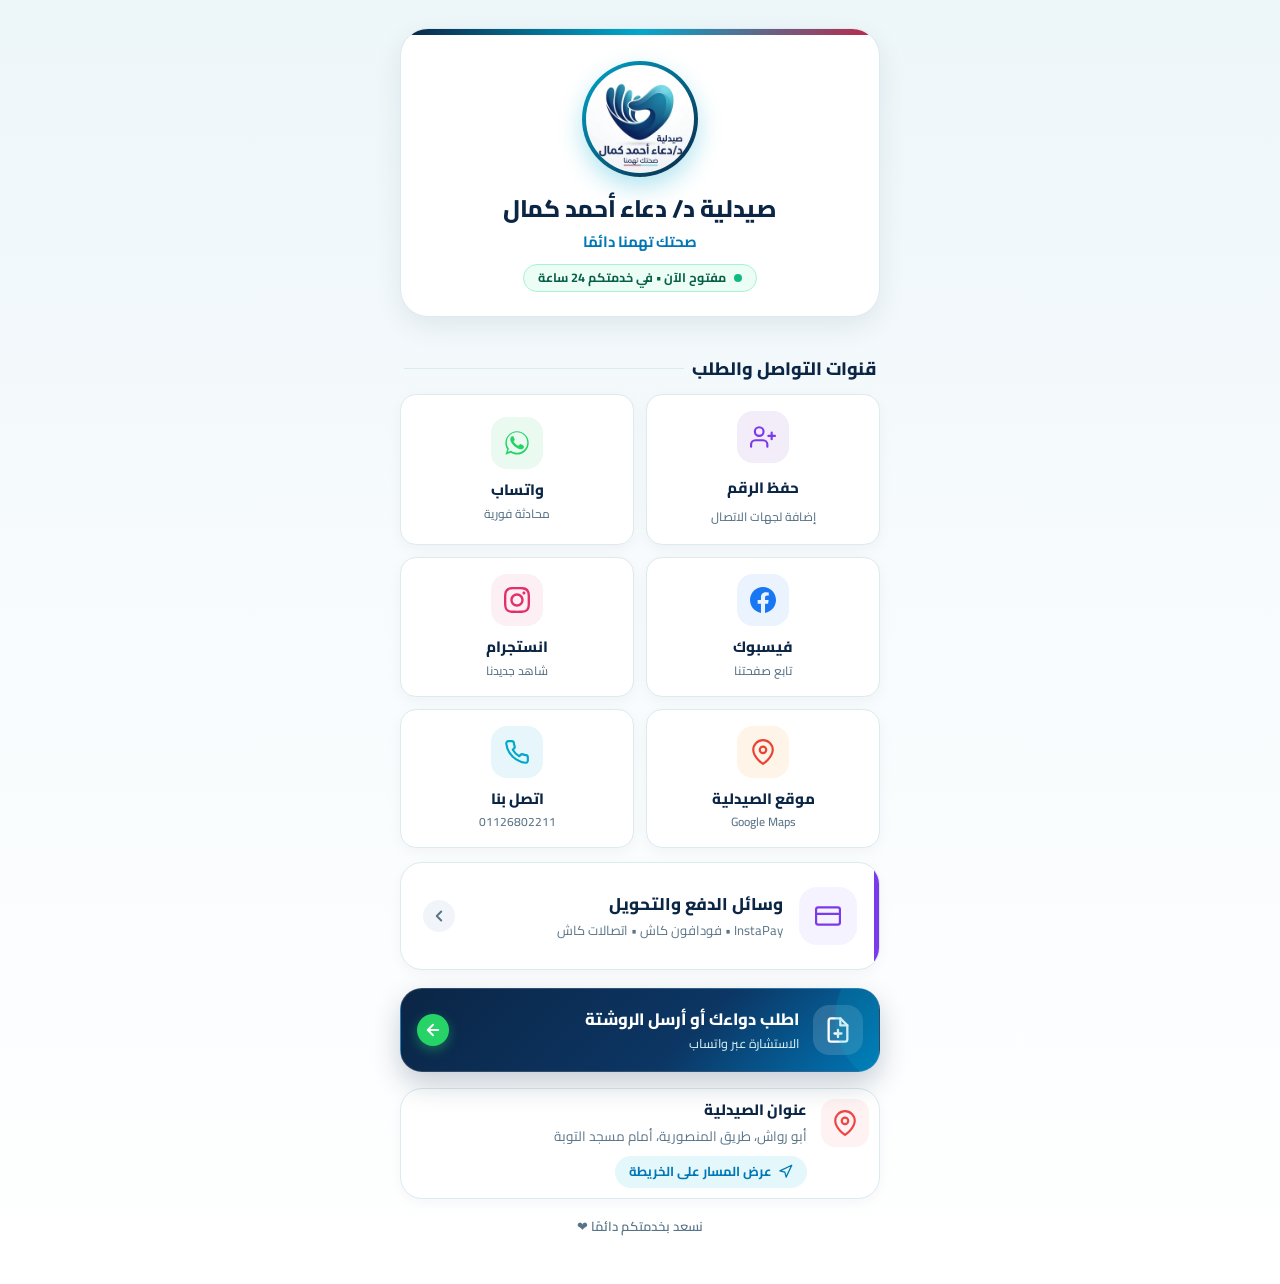
==== commit 2e04d3d5: "feat: Open Graph metadata, WebP assets, local Cairo font, and UX enhancements" ====
--- a/contact.html
+++ b/contact.html
@@ -6,9 +6,24 @@
   <meta http-equiv="Content-Security-Policy" content="default-src 'self'; script-src 'self' https://*.googletagmanager.com; style-src 'self'; img-src 'self' data: https://*.google-analytics.com https://*.googletagmanager.com; font-src 'self'; connect-src https://*.google-analytics.com https://*.analytics.google.com https://*.googletagmanager.com https://*.google.com; object-src 'none'; base-uri 'self'; form-action 'none'; upgrade-insecure-requests">
   <title>تواصل معنا - صيدلية د/ دعاء أحمد كمال</title>
   <meta name="description" content="تواصل مع صيدلية د/ دعاء أحمد كمال، احفظ جهة الاتصال واطلب علاجك مباشرة عبر واتساب.">
+  <meta name="theme-color" content="#0b2545">
+  <link rel="canonical" href="https://mahmoudaboesmaill.github.io/doaa-pharmacy/contact.html">
+  <meta property="og:type" content="website">
+  <meta property="og:locale" content="ar_EG">
+  <meta property="og:site_name" content="صيدلية د/ دعاء أحمد كمال">
+  <meta property="og:title" content="تواصل معنا - صيدلية د/ دعاء أحمد كمال">
+  <meta property="og:description" content="تواصل مع صيدلية د/ دعاء أحمد كمال، احفظ جهة الاتصال واطلب علاجك مباشرة عبر واتساب.">
+  <meta property="og:url" content="https://mahmoudaboesmaill.github.io/doaa-pharmacy/contact.html">
+  <meta property="og:image" content="https://mahmoudaboesmaill.github.io/doaa-pharmacy/og-image.jpg">
+  <meta property="og:image:type" content="image/jpeg">
+  <meta property="og:image:width" content="1200">
+  <meta property="og:image:height" content="630">
+  <meta property="og:image:alt" content="شعار صيدلية د/ دعاء أحمد كمال - صحتك تهمنا">
+  <meta name="twitter:card" content="summary_large_image">
   <link rel="icon" type="image/jpeg" href="logo.jpg">
-  <link rel="stylesheet" href="style.css?v=4.7">
-  <script src="analytics.js?v=4.7"></script>
+  <link rel="preload" href="fonts/cairo-arabic-wght-normal.woff2" as="font" type="font/woff2" crossorigin>
+  <link rel="stylesheet" href="style.css?v=4.8">
+  <script src="analytics.js?v=4.8"></script>
   <script async src="https://www.googletagmanager.com/gtag/js?id=G-RL9CV4SLNX"></script>
 </head>
 <body class="contact-page">
@@ -16,10 +31,10 @@
 <div class="wrap">
   <!-- بطاقة الشعار والبيانات الرئيسية -->
   <section class="hero">
-    <div class="logo-wrap">
-      <img src="logo.jpg" alt="شعار صيدلية د/ دعاء أحمد كمال" class="logo-img">
-    </div>
-    <h1 id="pharmacyName">صيدلية د/ دعاء أحمد كمال</h1>
+    <a href="index.html" class="logo-wrap" aria-label="العودة للصفحة الرئيسية">
+      <img src="logo.webp" alt="شعار صيدلية د/ دعاء أحمد كمال" class="logo-img" width="108" height="108" decoding="async">
+    </a>
+    <h1><a href="index.html" class="hero-home-link" id="pharmacyName">صيدلية د/ دعاء أحمد كمال</a></h1>
     <p class="subtitle" id="pharmacyTagline">صحتك تهمنا دائمًا</p>
     <div class="badge-status">
       <span class="pulse-dot"></span>
@@ -168,9 +183,9 @@
   </div>
 </div>
 
-<script src="settings.js?v=4.7"></script>
-<script src="site-common.js?v=4.7"></script>
-<script src="contact.js?v=4.7"></script>
+<script src="settings.js?v=4.8"></script>
+<script src="site-common.js?v=4.8"></script>
+<script src="contact.js?v=4.8"></script>
 
 </body>
 </html>
--- a/style.css
+++ b/style.css
@@ -1,3 +1,21 @@
+@font-face {
+  font-family: "Cairo";
+  font-style: normal;
+  font-display: swap;
+  font-weight: 200 1000;
+  src: url("fonts/cairo-arabic-wght-normal.woff2") format("woff2");
+  unicode-range: U+0600-06FF, U+0750-077F, U+0870-088E, U+0890-0891, U+0897-08E1, U+08E3-08FF, U+200C-200E, U+2010-2011, U+204F, U+2E41, U+FB50-FDFF, U+FE70-FE74, U+FE76-FEFC, U+102E0-102FB, U+10E60-10E7E, U+10EC2-10EC4, U+10EFC-10EFF, U+1EE00-1EE03, U+1EE05-1EE1F, U+1EE21-1EE22, U+1EE24, U+1EE27, U+1EE29-1EE32, U+1EE34-1EE37, U+1EE39, U+1EE3B, U+1EE42, U+1EE47, U+1EE49, U+1EE4B, U+1EE4D-1EE4F, U+1EE51-1EE52, U+1EE54, U+1EE57, U+1EE59, U+1EE5B, U+1EE5D, U+1EE5F, U+1EE61-1EE62, U+1EE64, U+1EE67-1EE6A, U+1EE6C-1EE72, U+1EE74-1EE77, U+1EE79-1EE7C, U+1EE7E, U+1EE80-1EE89, U+1EE8B-1EE9B, U+1EEA1-1EEA3, U+1EEA5-1EEA9, U+1EEAB-1EEBB, U+1EEF0-1EEF1;
+}
+
+@font-face {
+  font-family: "Cairo";
+  font-style: normal;
+  font-display: swap;
+  font-weight: 200 1000;
+  src: url("fonts/cairo-latin-wght-normal.woff2") format("woff2");
+  unicode-range: U+0000-00FF, U+0131, U+0152-0153, U+02BB-02BC, U+02C6, U+02DA, U+02DC, U+0304, U+0308, U+0329, U+2000-206F, U+20AC, U+2122, U+2191, U+2193, U+2212, U+2215, U+FEFF, U+FFFD;
+}
+
 :root {
   --brand-navy: #0b2545;
   --brand-navy-dark: #07172b;
@@ -35,13 +53,17 @@
 
 body {
   margin: 0;
-  font-family: Tahoma, Arial, system-ui, -apple-system, BlinkMacSystemFont, "Segoe UI", sans-serif;
+  font-family: "Cairo", system-ui, -apple-system, BlinkMacSystemFont, "Segoe UI", Tahoma, Arial, sans-serif;
   background: linear-gradient(180deg, #edf6f9 0%, #f7fbfd 45%, #ffffff 100%);
   color: var(--text-main);
   direction: rtl;
   min-height: 100vh;
   line-height: 1.5;
   -webkit-font-smoothing: antialiased;
+}
+
+button {
+  font-family: inherit;
 }
 
 .wrap {
@@ -88,6 +110,7 @@
   display: flex;
   align-items: center;
   justify-content: center;
+  text-decoration: none;
   transition: transform 0.3s ease;
 }
 
@@ -110,6 +133,16 @@
   font-weight: 800;
   color: var(--brand-navy);
   letter-spacing: -0.3px;
+}
+
+.hero-home-link {
+  color: inherit;
+  text-decoration: none;
+  transition: color 0.2s ease;
+}
+
+.hero-home-link:hover {
+  color: var(--brand-cyan-dark);
 }
 
 .subtitle {
@@ -495,7 +528,26 @@
   display: flex;
   align-items: center;
   justify-content: space-between;
+  gap: 8px;
+  flex-wrap: wrap;
   margin-bottom: 12px;
+  cursor: pointer;
+  transition: border-color 0.2s ease, background-color 0.2s ease;
+}
+
+.account-box:hover {
+  border-color: var(--brand-cyan);
+  background: #f1f9fc;
+}
+
+.account-box:focus-visible {
+  outline: 2px solid var(--brand-cyan);
+  outline-offset: 2px;
+}
+
+.account-box.copied {
+  background: #ecfdf5;
+  border-color: #6ee7b7;
 }
 
 .account-number {
@@ -511,6 +563,44 @@
   font-size: 12px;
   color: var(--brand-cyan-dark);
   font-weight: 600;
+}
+
+.ipa-chip {
+  display: inline-flex;
+  align-items: center;
+  gap: 5px;
+  padding: 5px 10px;
+  border-radius: 20px;
+  border: 1px solid #d8b4fe;
+  background: #faf5ff;
+  color: #6b21a8;
+  font-family: ui-monospace, "Cascadia Mono", Consolas, monospace;
+  font-size: 12px;
+  font-weight: 700;
+  direction: ltr;
+  cursor: pointer;
+  transition: all 0.2s ease;
+  max-width: 100%;
+}
+
+.ipa-chip[hidden] {
+  display: none;
+}
+
+.ipa-chip:hover {
+  background: #f3e8ff;
+  border-color: #a855f7;
+}
+
+.ipa-chip:focus-visible {
+  outline: 2px solid #9333ea;
+  outline-offset: 2px;
+}
+
+.ipa-chip.copied {
+  background: #ecfdf5;
+  color: #059669;
+  border-color: #a7f3d0;
 }
 
 /* أزرار الإجراءات */
@@ -1096,6 +1186,11 @@
     line-height: 1.15;
   }
 
+  .payment-page .ipa-chip {
+    padding: 3px 8px;
+    font-size: 11px;
+  }
+
   .payment-page .payment-actions {
     gap: 7px;
   }
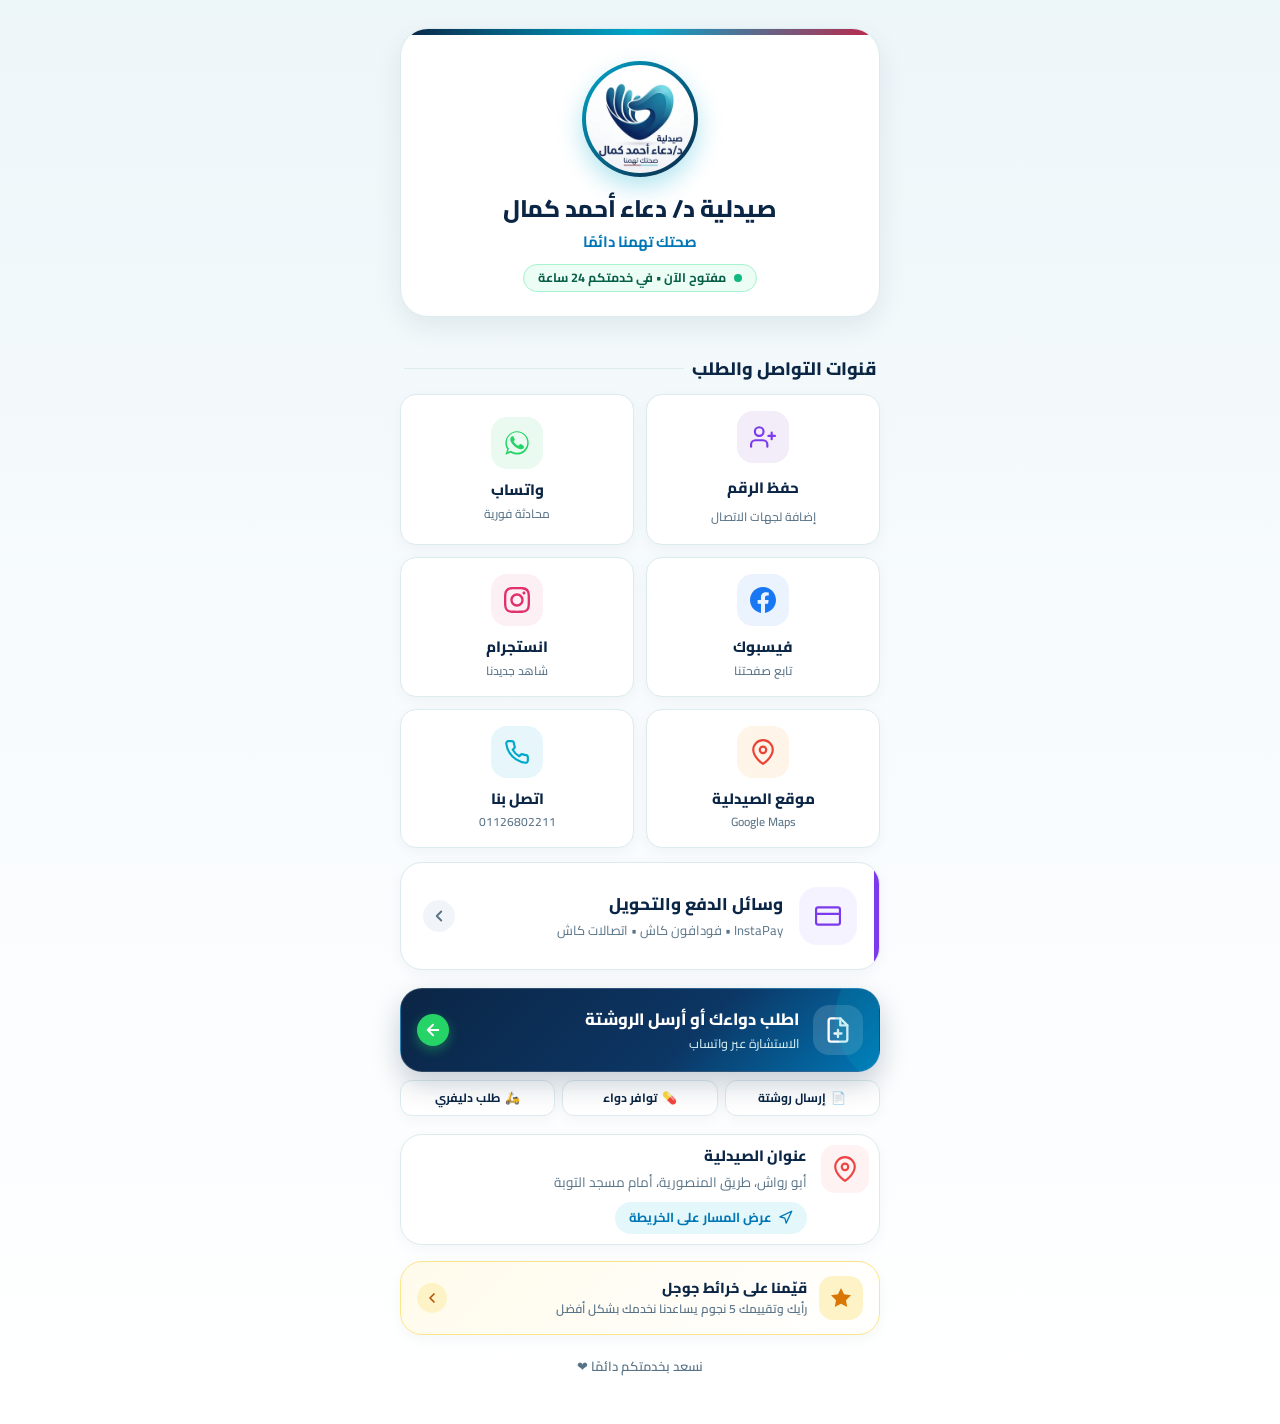
==== commit 0e174d36: "feat: vCard logo, static IPA badge, PWA offline support, WA topics, SEO, and dark mode" ====
--- a/contact.html
+++ b/contact.html
@@ -3,10 +3,12 @@
 <head>
   <meta charset="utf-8">
   <meta name="viewport" content="width=device-width, initial-scale=1">
-  <meta http-equiv="Content-Security-Policy" content="default-src 'self'; script-src 'self' https://*.googletagmanager.com; style-src 'self'; img-src 'self' data: https://*.google-analytics.com https://*.googletagmanager.com; font-src 'self'; connect-src https://*.google-analytics.com https://*.analytics.google.com https://*.googletagmanager.com https://*.google.com; object-src 'none'; base-uri 'self'; form-action 'none'; upgrade-insecure-requests">
+  <meta http-equiv="Content-Security-Policy" content="default-src 'self'; script-src 'self' https://*.googletagmanager.com; style-src 'self'; img-src 'self' data: https://*.google-analytics.com https://*.googletagmanager.com; font-src 'self'; connect-src 'self' https://*.google-analytics.com https://*.analytics.google.com https://*.googletagmanager.com https://*.google.com; worker-src 'self'; manifest-src 'self'; object-src 'none'; base-uri 'self'; form-action 'none'; upgrade-insecure-requests">
   <title>تواصل معنا - صيدلية د/ دعاء أحمد كمال</title>
   <meta name="description" content="تواصل مع صيدلية د/ دعاء أحمد كمال، احفظ جهة الاتصال واطلب علاجك مباشرة عبر واتساب.">
-  <meta name="theme-color" content="#0b2545">
+  <meta name="color-scheme" content="light dark">
+  <meta name="theme-color" content="#0b2545" media="(prefers-color-scheme: light)">
+  <meta name="theme-color" content="#071526" media="(prefers-color-scheme: dark)">
   <link rel="canonical" href="https://mahmoudaboesmaill.github.io/doaa-pharmacy/contact.html">
   <meta property="og:type" content="website">
   <meta property="og:locale" content="ar_EG">
@@ -21,9 +23,55 @@
   <meta property="og:image:alt" content="شعار صيدلية د/ دعاء أحمد كمال - صحتك تهمنا">
   <meta name="twitter:card" content="summary_large_image">
   <link rel="icon" type="image/jpeg" href="logo.jpg">
+  <link rel="apple-touch-icon" href="apple-touch-icon.png">
+  <link rel="manifest" href="manifest.json">
   <link rel="preload" href="fonts/cairo-arabic-wght-normal.woff2" as="font" type="font/woff2" crossorigin>
-  <link rel="stylesheet" href="style.css?v=4.8">
-  <script src="analytics.js?v=4.8"></script>
+  <link rel="stylesheet" href="style.css?v=4.9">
+  <script src="analytics.js?v=4.9"></script>
+  <script type="application/ld+json">
+  {
+    "@context": "https://schema.org",
+    "@type": "Pharmacy",
+    "name": "صيدلية د/ دعاء أحمد كمال",
+    "url": "https://mahmoudaboesmaill.github.io/doaa-pharmacy/",
+    "image": "https://mahmoudaboesmaill.github.io/doaa-pharmacy/og-image.jpg",
+    "telephone": "+201126802211",
+    "address": {
+      "@type": "PostalAddress",
+      "streetAddress": "طريق المنصورية، أمام مسجد التوبة، أبو رواش",
+      "addressLocality": "أبو رواش",
+      "addressRegion": "الجيزة",
+      "addressCountry": "EG"
+    },
+    "geo": {
+      "@type": "GeoCoordinates",
+      "latitude": 30.0463882,
+      "longitude": 31.0951061
+    },
+    "openingHoursSpecification": [
+      {
+        "@type": "OpeningHoursSpecification",
+        "dayOfWeek": [
+          "Monday",
+          "Tuesday",
+          "Wednesday",
+          "Thursday",
+          "Friday",
+          "Saturday",
+          "Sunday"
+        ],
+        "opens": "00:00",
+        "closes": "23:59"
+      }
+    ],
+    "paymentAccepted": "Cash, InstaPay, Vodafone Cash, e& money",
+    "hasMap": "https://maps.app.goo.gl/hLoWiJtnFauWVxUp9",
+    "sameAs": [
+      "https://www.facebook.com/profile.php?id=100064100042655",
+      "https://www.instagram.com/doctordoaa.pharmacy/"
+    ]
+  }
+  </script>
   <script async src="https://www.googletagmanager.com/gtag/js?id=G-RL9CV4SLNX"></script>
 </head>
 <body class="contact-page">
@@ -157,6 +205,9 @@
       </svg>
     </div>
   </a>
+
+  <div class="wa-topics-bar" id="waTopicsBar" aria-label="اختيارات واتساب السريعة"></div>
+
 <!-- بطاقة العنوان والموقع -->
   <div class="card-address">
     <div class="address-icon">
@@ -178,14 +229,31 @@
     </div>
   </div>
 
+  <a id="reviewBtn" class="review-card" href="#" target="_blank" rel="noopener noreferrer" data-analytics-event="google_review_click">
+    <div class="review-icon">
+      <svg width="24" height="24" viewBox="0 0 24 24" fill="currentColor" aria-hidden="true">
+        <polygon points="12 2 15.09 8.26 22 9.27 17 14.14 18.18 21.02 12 17.77 5.82 21.02 7 14.14 2 9.27 8.91 8.26 12 2"></polygon>
+      </svg>
+    </div>
+    <div class="review-text">
+      <b>قيّمنا على خرائط جوجل</b>
+      <span>رأيك وتقييمك 5 نجوم يساعدنا نخدمك بشكل أفضل</span>
+    </div>
+    <div class="review-arrow">
+      <svg width="16" height="16" viewBox="0 0 24 24" fill="none" stroke="currentColor" stroke-width="2.5" stroke-linecap="round" stroke-linejoin="round" aria-hidden="true">
+        <polyline points="15 18 9 12 15 6"></polyline>
+      </svg>
+    </div>
+  </a>
+
   <div class="footer">
     <span>نسعد بخدمتكم دائمًا ❤️</span>
   </div>
 </div>
 
-<script src="settings.js?v=4.8"></script>
-<script src="site-common.js?v=4.8"></script>
-<script src="contact.js?v=4.8"></script>
+<script src="settings.js?v=4.9"></script>
+<script src="site-common.js?v=4.9"></script>
+<script src="contact.js?v=4.9"></script>
 
 </body>
 </html>
--- a/style.css
+++ b/style.css
@@ -565,42 +565,23 @@
   font-weight: 600;
 }
 
-.ipa-chip {
+.ipa-badge {
   display: inline-flex;
   align-items: center;
-  gap: 5px;
-  padding: 5px 10px;
+  padding: 3px 9px;
   border-radius: 20px;
-  border: 1px solid #d8b4fe;
+  border: 1px solid #e9d5ff;
   background: #faf5ff;
   color: #6b21a8;
   font-family: ui-monospace, "Cascadia Mono", Consolas, monospace;
-  font-size: 12px;
+  font-size: 11.5px;
   font-weight: 700;
   direction: ltr;
-  cursor: pointer;
-  transition: all 0.2s ease;
   max-width: 100%;
 }
 
-.ipa-chip[hidden] {
+.ipa-badge[hidden] {
   display: none;
-}
-
-.ipa-chip:hover {
-  background: #f3e8ff;
-  border-color: #a855f7;
-}
-
-.ipa-chip:focus-visible {
-  outline: 2px solid #9333ea;
-  outline-offset: 2px;
-}
-
-.ipa-chip.copied {
-  background: #ecfdf5;
-  color: #059669;
-  border-color: #a7f3d0;
 }
 
 /* أزرار الإجراءات */
@@ -1186,8 +1167,8 @@
     line-height: 1.15;
   }
 
-  .payment-page .ipa-chip {
-    padding: 3px 8px;
+  .payment-page .ipa-badge {
+    padding: 2px 8px;
     font-size: 11px;
   }
 
@@ -1446,3 +1427,261 @@
   }
 }
 
+/* =========================================
+   اختيارات واتساب السريعة + تقييم جوجل
+   ========================================= */
+.wa-topics-bar {
+  display: grid;
+  grid-template-columns: repeat(3, 1fr);
+  gap: 7px;
+  margin-bottom: 10px;
+}
+
+.wa-topic-pill {
+  padding: 8px 6px;
+  border-radius: 12px;
+  border: 1px solid var(--border-color);
+  background: var(--bg-card);
+  color: var(--brand-navy);
+  font-size: 12px;
+  font-weight: 700;
+  text-decoration: none;
+  display: flex;
+  align-items: center;
+  justify-content: center;
+  gap: 5px;
+  box-shadow: var(--shadow-sm);
+  transition: transform 0.2s ease, border-color 0.2s ease, background-color 0.2s ease;
+  white-space: nowrap;
+}
+
+.wa-topic-pill:hover {
+  border-color: #25d366;
+  background: #f0fdf4;
+  transform: translateY(-1px);
+}
+
+.wa-topic-pill:active {
+  transform: scale(0.97);
+}
+
+@media (max-width: 359px) {
+  .wa-topic-pill {
+    font-size: 11px;
+    padding: 7px 4px;
+    gap: 3px;
+  }
+}
+
+.review-card {
+  display: flex;
+  align-items: center;
+  gap: 12px;
+  padding: 14px 16px;
+  margin: 8px 0 12px;
+  border-radius: var(--radius-lg);
+  border: 1px solid #fde68a;
+  background: linear-gradient(135deg, #fffbeb 0%, #ffffff 100%);
+  text-decoration: none;
+  color: var(--text-main);
+  box-shadow: var(--shadow-sm);
+  transition: transform 0.2s ease, box-shadow 0.2s ease, border-color 0.2s ease;
+}
+
+.review-card:hover {
+  transform: translateY(-2px);
+  box-shadow: var(--shadow-md);
+  border-color: #f59e0b;
+}
+
+.review-icon {
+  width: 44px;
+  height: 44px;
+  border-radius: 14px;
+  background: #fef3c7;
+  color: #d97706;
+  display: flex;
+  align-items: center;
+  justify-content: center;
+  flex-shrink: 0;
+}
+
+.review-text {
+  flex: 1;
+}
+
+.review-text b {
+  display: block;
+  font-size: 14.5px;
+  font-weight: 800;
+  color: var(--brand-navy);
+}
+
+.review-text span {
+  display: block;
+  margin-top: 2px;
+  font-size: 12px;
+  color: var(--text-muted);
+  font-weight: 600;
+}
+
+.review-arrow {
+  width: 30px;
+  height: 30px;
+  border-radius: 50%;
+  background: #fef3c7;
+  color: #b45309;
+  display: flex;
+  align-items: center;
+  justify-content: center;
+  flex-shrink: 0;
+}
+
+/* =========================================
+   الوضع الليلي التلقائي (Dark Mode)
+   ========================================= */
+@media (prefers-color-scheme: dark) {
+  :root {
+    --bg-page: #081526;
+    --bg-card: #10233a;
+    --text-main: #e6f1f8;
+    --text-muted: #94b2c7;
+    --border-color: #1e3a57;
+    --border-hover: #2d5a82;
+    --brand-cyan-light: rgba(0, 168, 204, 0.16);
+    --accent-green-bg: rgba(16, 185, 129, 0.15);
+    --shadow-sm: 0 4px 14px rgba(0, 0, 0, 0.25);
+    --shadow-md: 0 10px 28px rgba(0, 0, 0, 0.35);
+    --shadow-lg: 0 16px 36px rgba(0, 0, 0, 0.45);
+  }
+
+  body {
+    background: linear-gradient(180deg, #071322 0%, #0b1c30 50%, #081526 100%);
+  }
+
+  h1,
+  .section-title,
+  .tile b,
+  .address-info .label,
+  .payment-name,
+  .account-number,
+  .portal-text h2,
+  .quick-btn,
+  .wa-topic-pill,
+  .review-text b {
+    color: #f1f7fb;
+  }
+
+  .subtitle,
+  .account-holder,
+  .btn-copy,
+  .btn-directions,
+  .hero-home-link:hover {
+    color: #4dd4f0;
+  }
+
+  .badge-status {
+    color: #6ee7b7;
+    border-color: rgba(16, 185, 129, 0.35);
+  }
+
+  .rx-banner {
+    background: linear-gradient(135deg, #0d2e56 0%, #0d457d 60%, #0284c7 100%);
+    border-color: rgba(125, 211, 252, 0.22);
+  }
+
+  .portal-arrow {
+    background: #17304d;
+    color: #94b2c7;
+  }
+
+  .bg-wa { background: rgba(37, 211, 102, 0.15); color: #4ade80; }
+  .bg-phone { background: rgba(0, 168, 204, 0.16); color: #38bdf8; }
+  .bg-fb { background: rgba(59, 130, 246, 0.18); color: #60a5fa; }
+  .bg-ig { background: rgba(236, 72, 153, 0.18); color: #f472b6; }
+  .bg-maps { background: rgba(239, 68, 68, 0.16); color: #f87171; }
+  .bg-vcard { background: rgba(139, 92, 246, 0.18); color: #a78bfa; }
+
+  .address-icon {
+    background: rgba(239, 68, 68, 0.16);
+    color: #f87171;
+  }
+
+  .portal-card.payment-portal .portal-icon {
+    background: rgba(139, 92, 246, 0.18);
+    color: #a78bfa;
+  }
+
+  .payment-logo {
+    border-color: #284766;
+  }
+
+  .account-box {
+    background: #0a1829;
+    border-color: #254363;
+  }
+
+  .account-box:hover {
+    background: #0d2036;
+    border-color: #38bdf8;
+  }
+
+  .account-box.copied {
+    background: rgba(16, 185, 129, 0.16);
+    border-color: #34d399;
+  }
+
+  .ipa-badge {
+    background: rgba(168, 85, 247, 0.16);
+    border-color: rgba(192, 132, 252, 0.35);
+    color: #e9d5ff;
+  }
+
+  .btn-copy.copied {
+    background: rgba(16, 185, 129, 0.16);
+    color: #6ee7b7;
+    border-color: rgba(52, 211, 153, 0.4);
+  }
+
+  .btn-app {
+    background: #0284c7;
+  }
+
+  @media (hover: hover) and (pointer: fine) {
+    .btn-app:hover {
+      background: #0ea5e9;
+    }
+  }
+
+  .notice-box {
+    background: rgba(16, 152, 173, 0.12);
+    border-color: rgba(34, 211, 238, 0.25);
+    color: #cbeef4;
+  }
+
+  .wa-topic-pill:hover {
+    border-color: #25d366;
+    background: rgba(37, 211, 102, 0.12);
+  }
+
+  .review-card {
+    background: linear-gradient(135deg, #1c2432 0%, #10233a 100%);
+    border-color: rgba(251, 191, 36, 0.35);
+  }
+
+  .review-icon {
+    background: rgba(251, 191, 36, 0.16);
+    color: #fbbf24;
+  }
+
+  .review-arrow {
+    background: #17304d;
+    color: #fbbf24;
+  }
+
+  .toast {
+    background: #163354;
+    border-color: rgba(125, 211, 252, 0.25);
+  }
+}
+
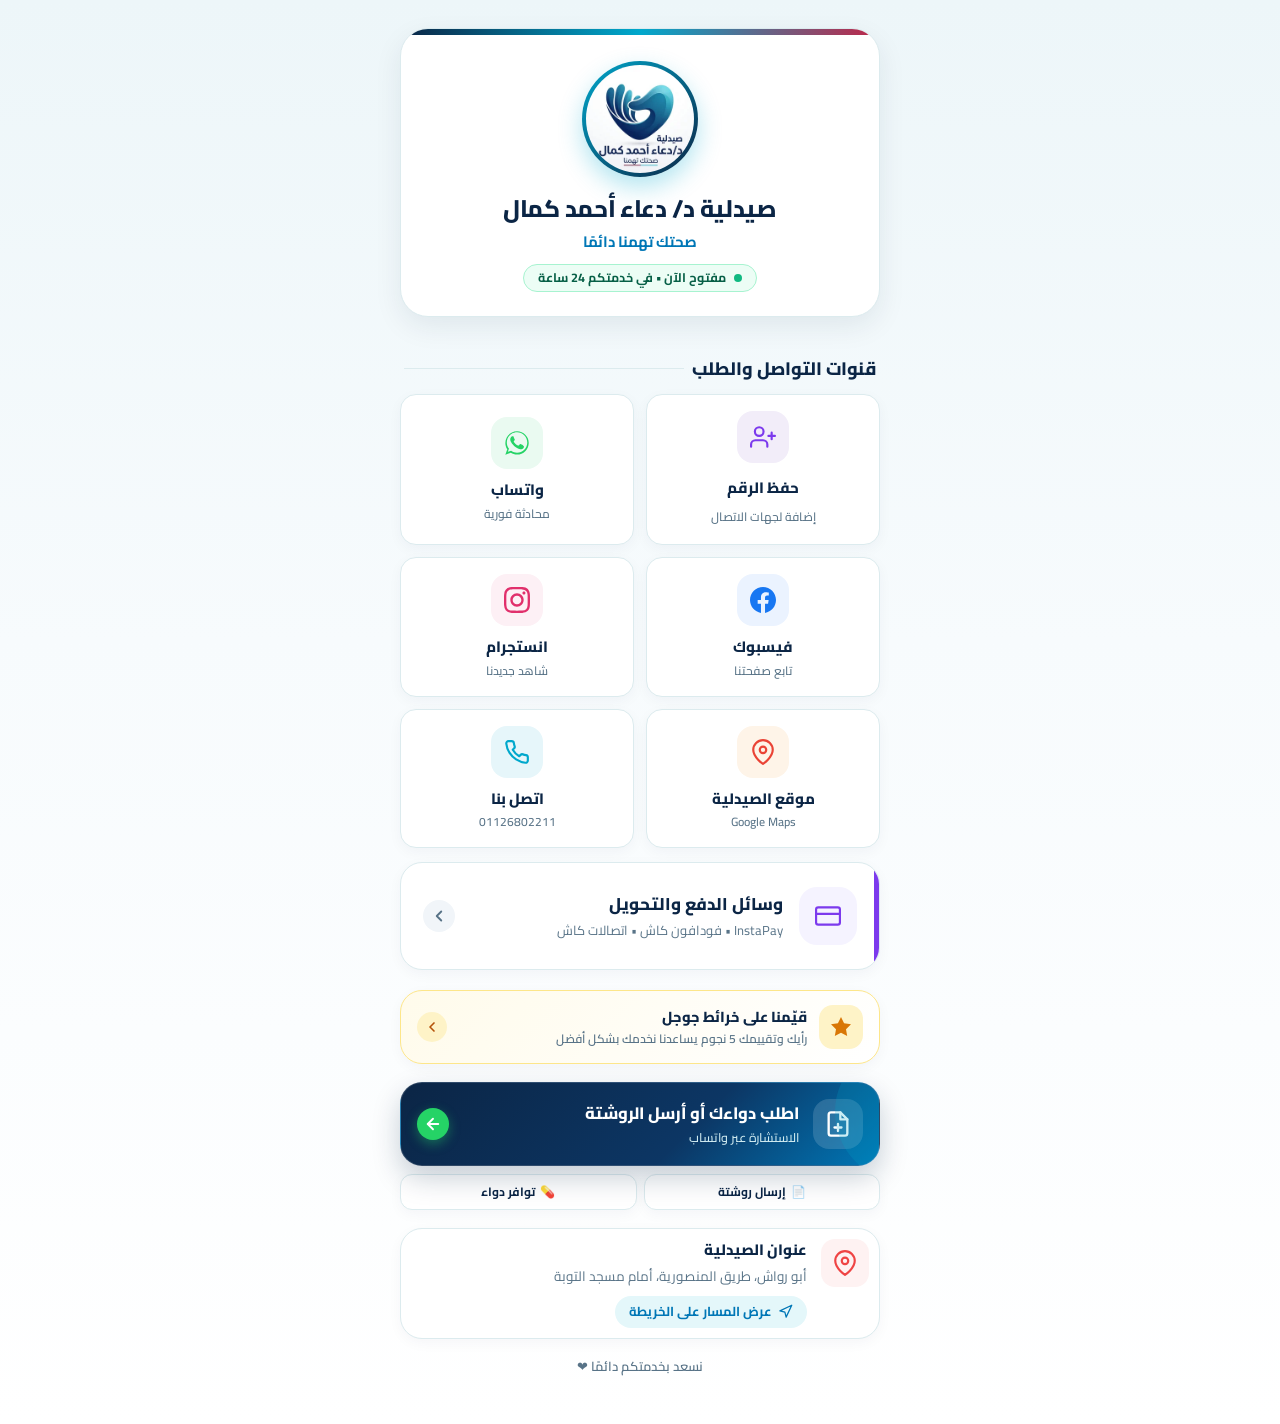
==== commit 804c538c: "fix: remove delivery WA topic and place Google review card on contact and payment pages" ====
--- a/contact.html
+++ b/contact.html
@@ -26,8 +26,8 @@
   <link rel="apple-touch-icon" href="apple-touch-icon.png">
   <link rel="manifest" href="manifest.json">
   <link rel="preload" href="fonts/cairo-arabic-wght-normal.woff2" as="font" type="font/woff2" crossorigin>
-  <link rel="stylesheet" href="style.css?v=4.9">
-  <script src="analytics.js?v=4.9"></script>
+  <link rel="stylesheet" href="style.css?v=5.0">
+  <script src="analytics.js?v=5.0"></script>
   <script type="application/ld+json">
   {
     "@context": "https://schema.org",
@@ -184,6 +184,24 @@
       </svg>
     </div>
   </a>
+
+  <a id="reviewBtn" class="review-card" href="#" target="_blank" rel="noopener noreferrer" data-analytics-event="google_review_click">
+    <div class="review-icon">
+      <svg width="24" height="24" viewBox="0 0 24 24" fill="currentColor" aria-hidden="true">
+        <polygon points="12 2 15.09 8.26 22 9.27 17 14.14 18.18 21.02 12 17.77 5.82 21.02 7 14.14 2 9.27 8.91 8.26 12 2"></polygon>
+      </svg>
+    </div>
+    <div class="review-text">
+      <b>قيّمنا على خرائط جوجل</b>
+      <span>رأيك وتقييمك 5 نجوم يساعدنا نخدمك بشكل أفضل</span>
+    </div>
+    <div class="review-arrow">
+      <svg width="16" height="16" viewBox="0 0 24 24" fill="none" stroke="currentColor" stroke-width="2.5" stroke-linecap="round" stroke-linejoin="round" aria-hidden="true">
+        <polyline points="15 18 9 12 15 6"></polyline>
+      </svg>
+    </div>
+  </a>
+
 <!-- زر طلب دواء أو إرسال روشتة البارز -->
   <a id="rxBtn" class="rx-banner" href="#" target="_blank" rel="noopener noreferrer" data-analytics-event="prescription_click">
     <div class="rx-icon">
@@ -229,31 +247,14 @@
     </div>
   </div>
 
-  <a id="reviewBtn" class="review-card" href="#" target="_blank" rel="noopener noreferrer" data-analytics-event="google_review_click">
-    <div class="review-icon">
-      <svg width="24" height="24" viewBox="0 0 24 24" fill="currentColor" aria-hidden="true">
-        <polygon points="12 2 15.09 8.26 22 9.27 17 14.14 18.18 21.02 12 17.77 5.82 21.02 7 14.14 2 9.27 8.91 8.26 12 2"></polygon>
-      </svg>
-    </div>
-    <div class="review-text">
-      <b>قيّمنا على خرائط جوجل</b>
-      <span>رأيك وتقييمك 5 نجوم يساعدنا نخدمك بشكل أفضل</span>
-    </div>
-    <div class="review-arrow">
-      <svg width="16" height="16" viewBox="0 0 24 24" fill="none" stroke="currentColor" stroke-width="2.5" stroke-linecap="round" stroke-linejoin="round" aria-hidden="true">
-        <polyline points="15 18 9 12 15 6"></polyline>
-      </svg>
-    </div>
-  </a>
-
   <div class="footer">
     <span>نسعد بخدمتكم دائمًا ❤️</span>
   </div>
 </div>
 
-<script src="settings.js?v=4.9"></script>
-<script src="site-common.js?v=4.9"></script>
-<script src="contact.js?v=4.9"></script>
+<script src="settings.js?v=5.0"></script>
+<script src="site-common.js?v=5.0"></script>
+<script src="contact.js?v=5.0"></script>
 
 </body>
 </html>
--- a/style.css
+++ b/style.css
@@ -1432,7 +1432,7 @@
    ========================================= */
 .wa-topics-bar {
   display: grid;
-  grid-template-columns: repeat(3, 1fr);
+  grid-template-columns: repeat(auto-fit, minmax(0, 1fr));
   gap: 7px;
   margin-bottom: 10px;
 }
@@ -1478,7 +1478,7 @@
   align-items: center;
   gap: 12px;
   padding: 14px 16px;
-  margin: 8px 0 12px;
+  margin: 10px 0;
   border-radius: var(--radius-lg);
   border: 1px solid #fde68a;
   background: linear-gradient(135deg, #fffbeb 0%, #ffffff 100%);
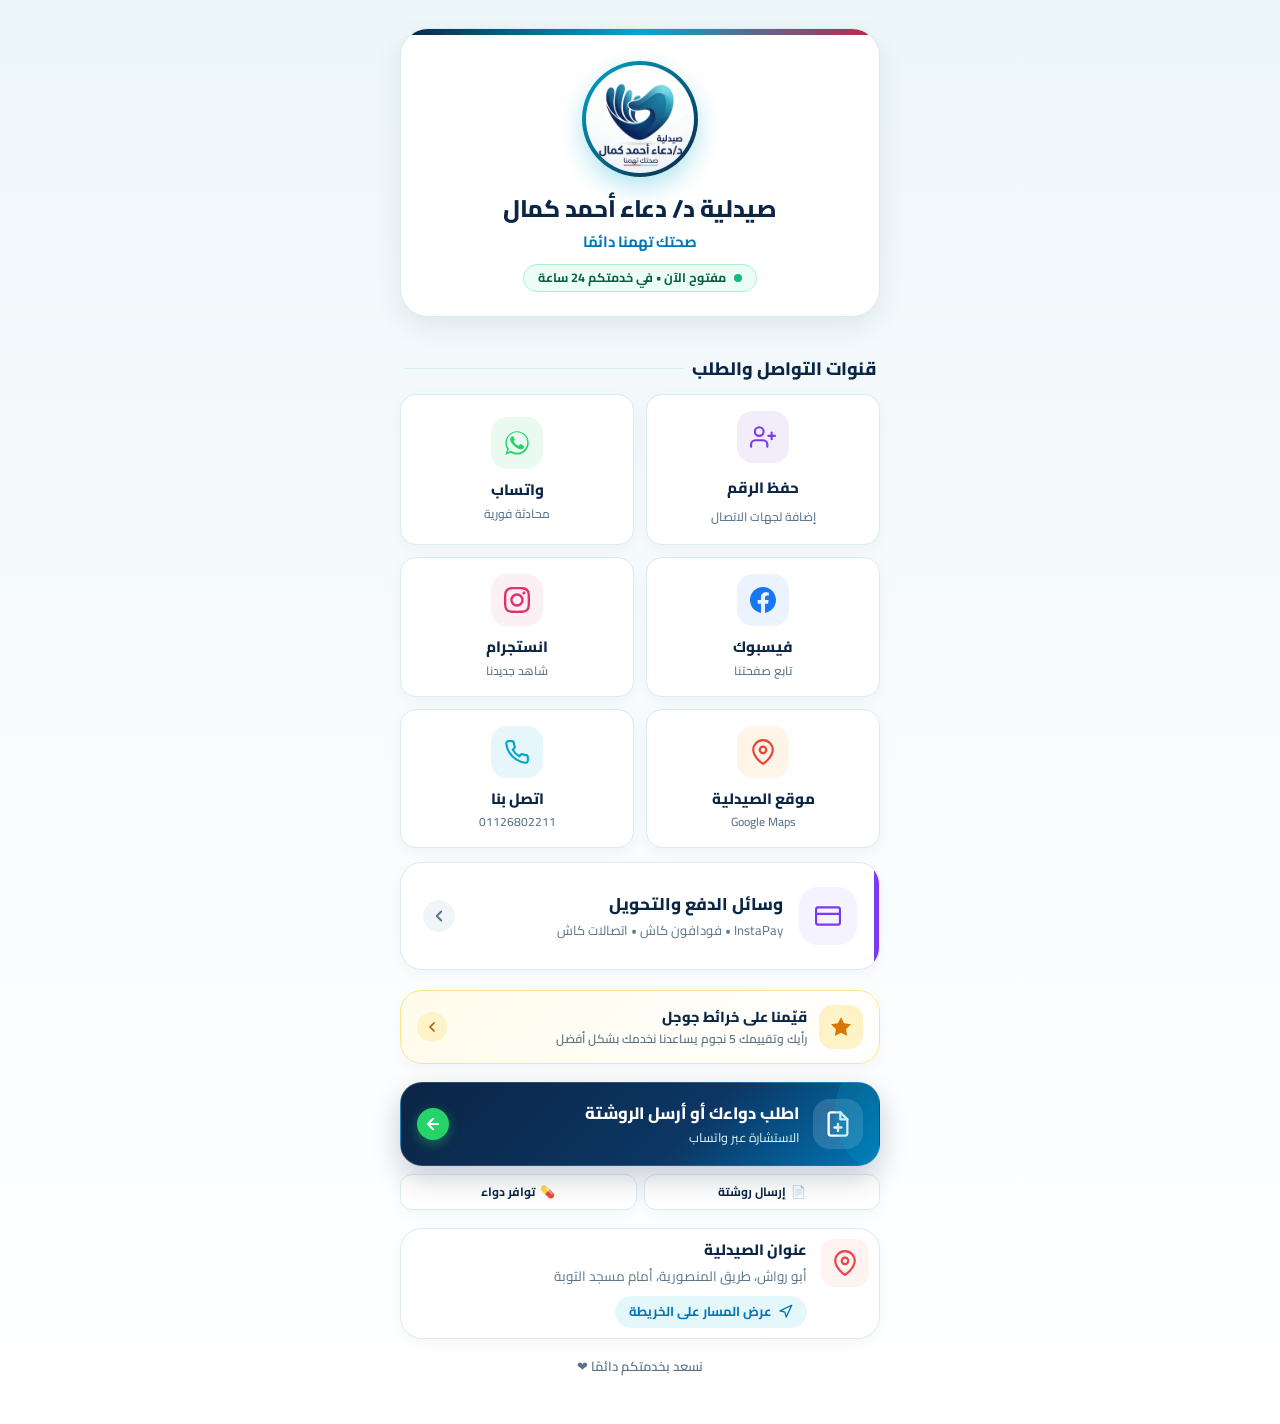
==== commit eee6760f: "fix: direct Google write-review link and Android WhatsApp app chooser intent" ====
--- a/contact.html
+++ b/contact.html
@@ -26,8 +26,8 @@
   <link rel="apple-touch-icon" href="apple-touch-icon.png">
   <link rel="manifest" href="manifest.json">
   <link rel="preload" href="fonts/cairo-arabic-wght-normal.woff2" as="font" type="font/woff2" crossorigin>
-  <link rel="stylesheet" href="style.css?v=5.0">
-  <script src="analytics.js?v=5.0"></script>
+  <link rel="stylesheet" href="style.css?v=5.1">
+  <script src="analytics.js?v=5.1"></script>
   <script type="application/ld+json">
   {
     "@context": "https://schema.org",
@@ -252,9 +252,9 @@
   </div>
 </div>
 
-<script src="settings.js?v=5.0"></script>
-<script src="site-common.js?v=5.0"></script>
-<script src="contact.js?v=5.0"></script>
+<script src="settings.js?v=5.1"></script>
+<script src="site-common.js?v=5.1"></script>
+<script src="contact.js?v=5.1"></script>
 
 </body>
 </html>
